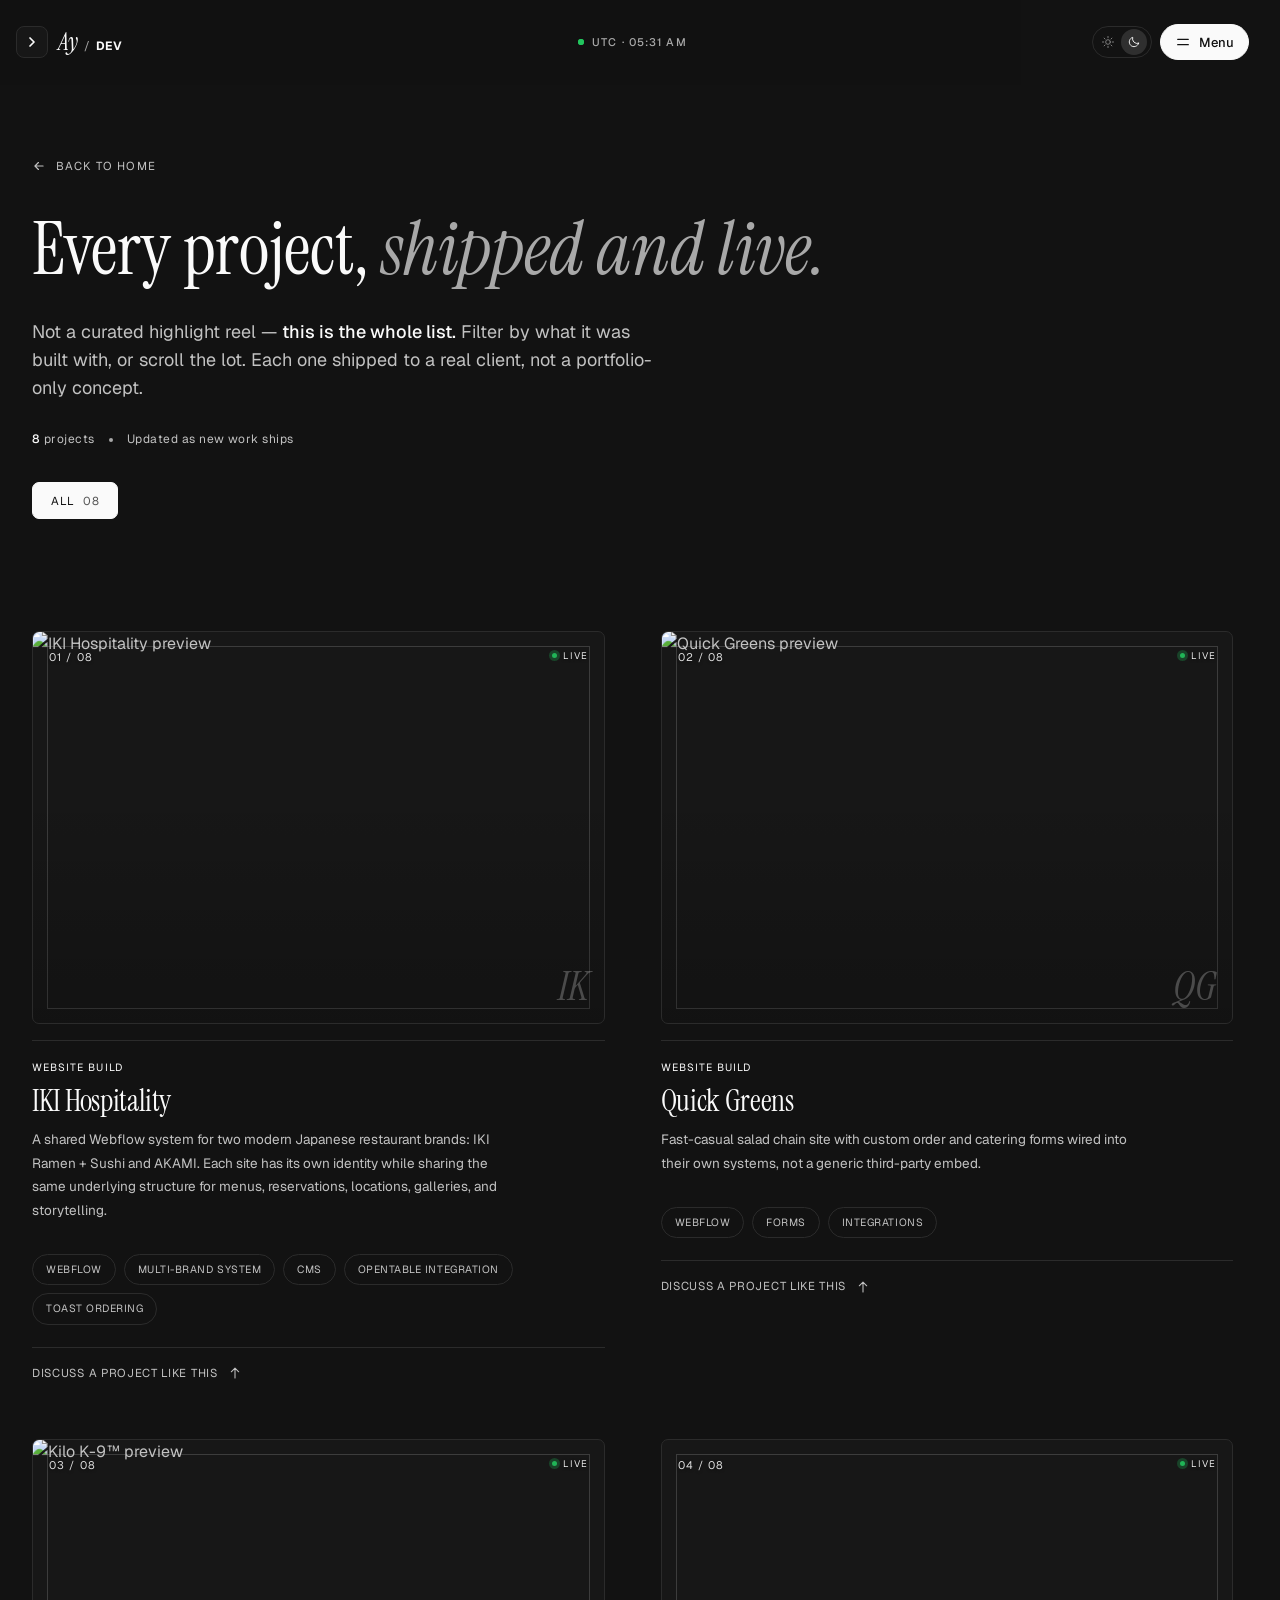
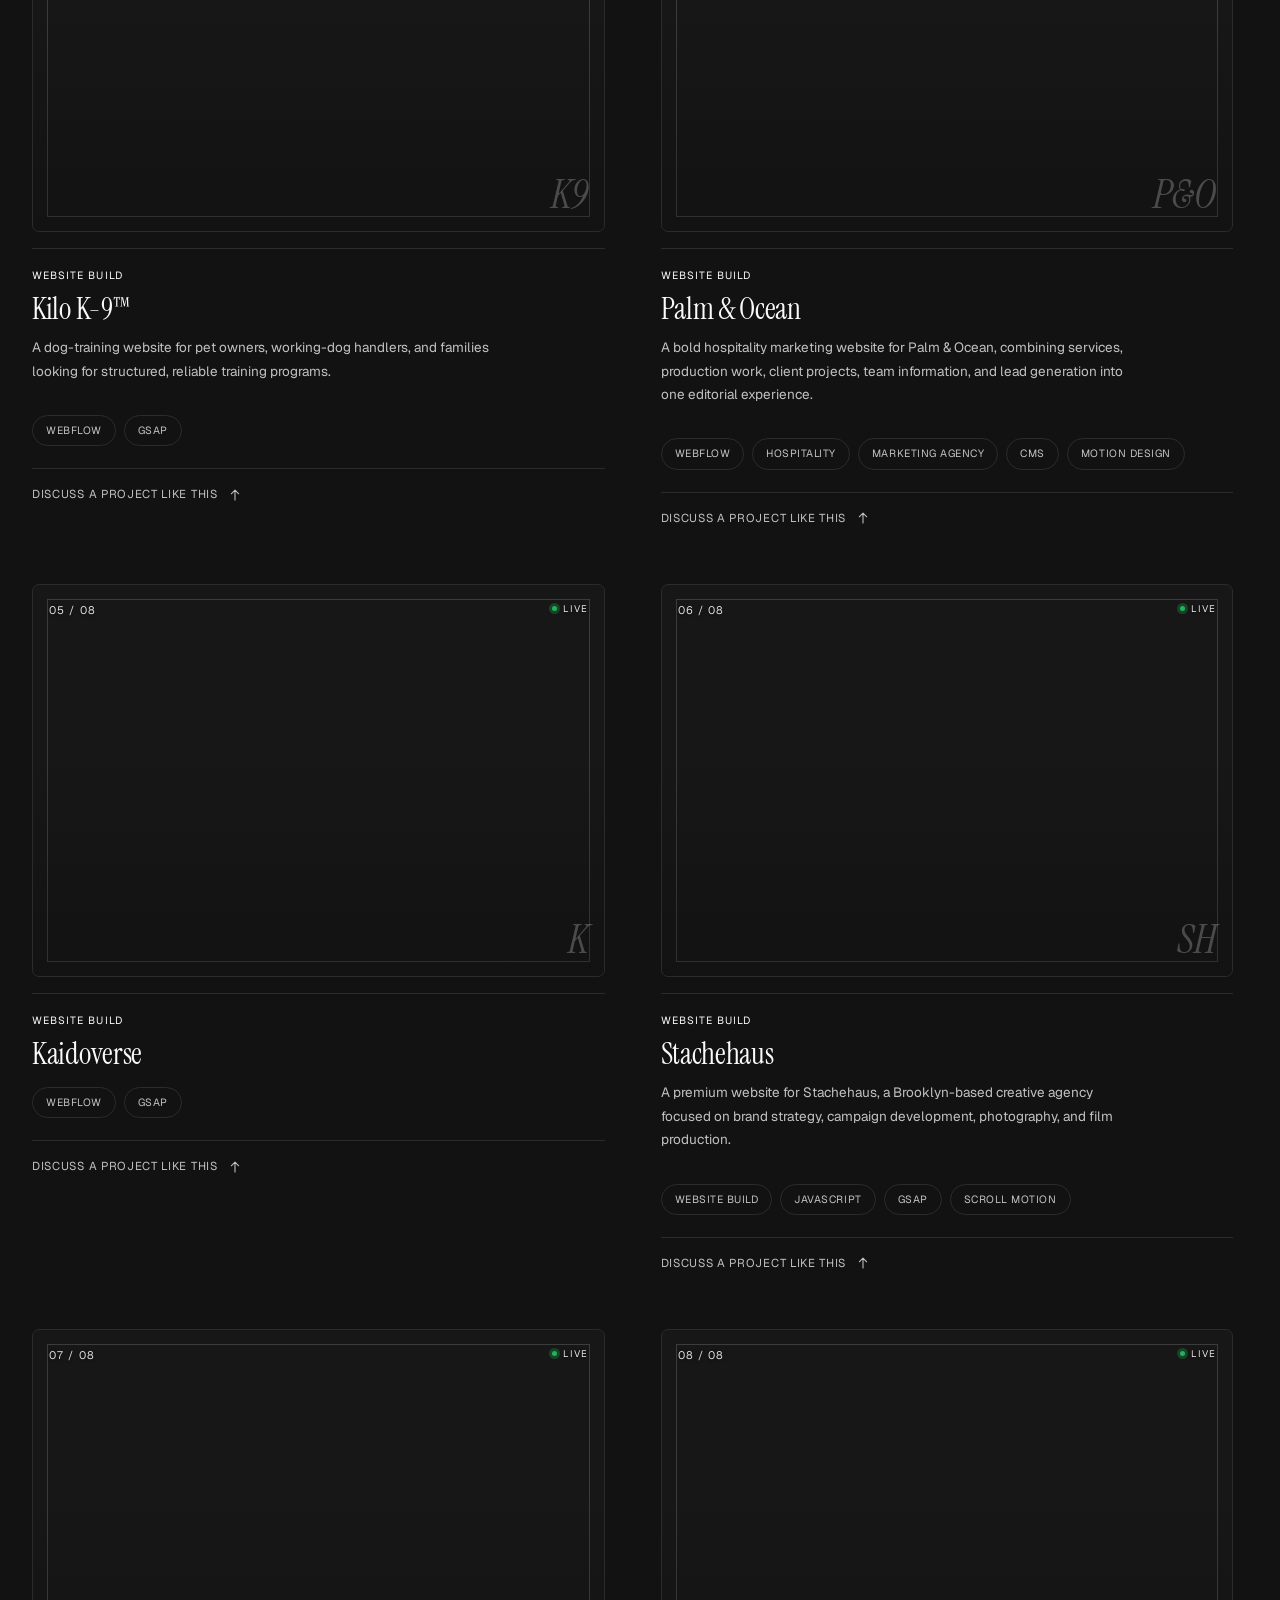
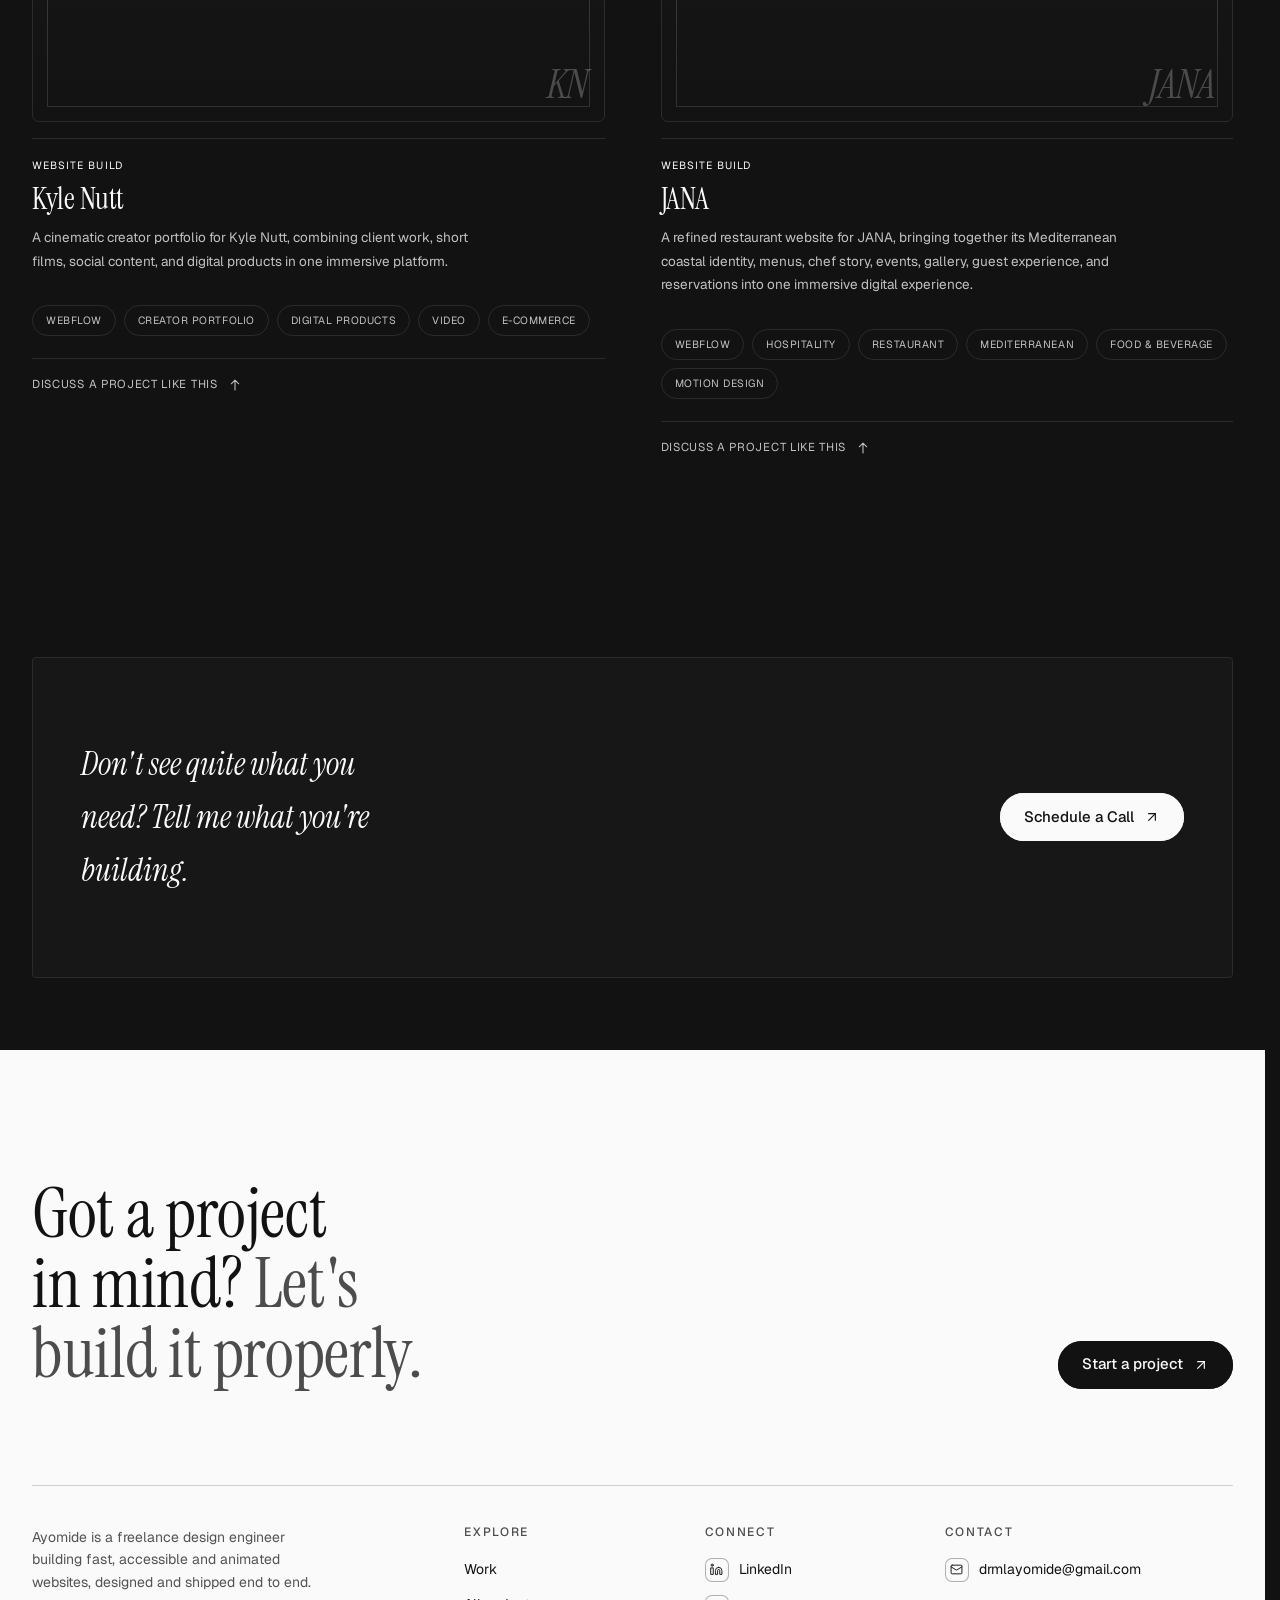
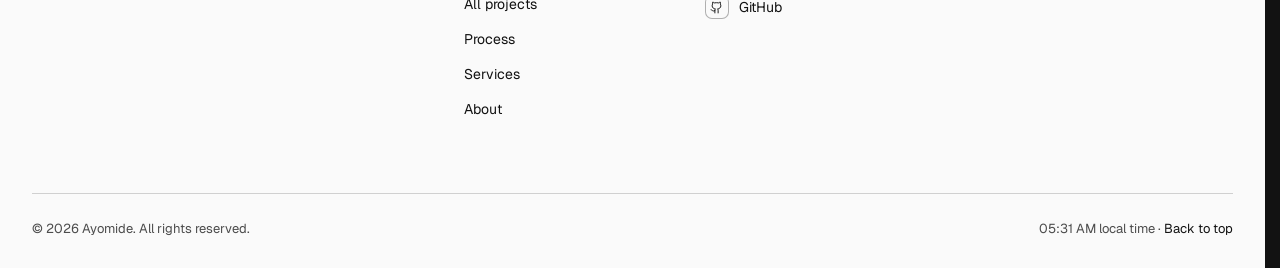
==== static-site/projects/index.html @ 9a775ab4 "Unify static site loader and route transitions" ====
<!DOCTYPE html>
<html lang="en" data-theme="dark">
<head>
<meta charset="UTF-8">
<meta name="viewport" content="width=device-width, initial-scale=1.0">
<script>(function(){var root=document.documentElement,reduced=matchMedia('(prefers-reduced-motion: reduce)').matches,route=false;try{route=sessionStorage.getItem('site-transition')==='1';sessionStorage.removeItem('site-transition');if(!route&&!reduced)root.classList.add('preloading')}catch(e){}if(route&&!reduced)root.classList.add('route-enter');try{var t=localStorage.getItem('theme');if(t==='light'||t==='dark')root.setAttribute('data-theme',t)}catch(e){}})();</script>
<script>document.documentElement.classList.add("js-sk");setTimeout(function(){document.documentElement.classList.add("sk-off")},12000)</script>
<meta name="description" content="Selected websites and web apps by Ayomide, a design engineer: Webflow and Framer builds, GSAP motion and custom development.">
<script type="speculationrules">{"prefetch":[{"where":{"and":[{"href_matches":"/*"},{"not":{"selector_matches":"[target=_blank],[download]"}}]},"eagerness":"moderate"}]}</script>
<title>Projects — AyDev</title>
<link rel="preconnect" href="https://fonts.googleapis.com">
<link rel="preconnect" href="https://fonts.gstatic.com" crossorigin>
<link rel="preconnect" href="https://cdnjs.cloudflare.com">
<link rel="preconnect" href="https://cdn.jsdelivr.net">
<script type="speculationrules">{"prefetch":[{"where":{"and":[{"href_matches":"/*"},{"not":{"selector_matches":"a[href^='#'],[target=_blank],[download]"}}]},"eagerness":"moderate"}]}</script>
<link rel="preload" as="style" href="https://fonts.googleapis.com/css2?family=Instrument+Serif:ital@0;1&family=Geist:wght@400;500;600&display=swap" onload="this.onload=null;this.rel='stylesheet';window.__fontsCss=1;window.dispatchEvent(new Event('fontscss'))">
<noscript><link rel="stylesheet" href="https://fonts.googleapis.com/css2?family=Instrument+Serif:ital@0;1&family=Geist:wght@400;500;600&display=swap"></noscript>
<style>:root{--bg:#fcfcfb;--fg: #14120f;--serif:"Instrument Serif","Times New Roman",serif;--sans:"Geist",system-ui,-apple-system,"Helvetica Neue",Arial,sans-serif;--ease:cubic-bezier(.16,1,.3,1)}
@media (prefers-color-scheme:dark){:root:not([data-theme="light"]){--bg:#121212;--fg:#fafafa;--tint:#171717;--line:#2b2b2b;--muted:#a8a8a8;color-scheme:dark}
}
:root[data-theme="dark"]{--bg:#121212;--fg:#fafafa;--tint:#171717;--line:#2b2b2b;--muted:#a8a8a8;color-scheme:dark}
:root[data-theme="light"]{color-scheme:light}
:root{--h3:color-mix(in srgb,var(--fg) 88%,var(--bg));--body:color-mix(in srgb,var(--fg) 76%,var(--bg));--muted:#5a5650;--line:color-mix(in srgb,var(--fg) 16%,var(--bg));--tint:color-mix(in srgb,var(--fg) 6%,var(--bg));
box-sizing:border-box;padding-top:env(safe-area-inset-top,0px);padding-bottom:env(safe-area-inset-bottom,0px)}
html{scrollbar-gutter:stable;scroll-padding-top:calc(72px + env(safe-area-inset-top,0px));scroll-behavior:smooth}
*,*::before,*::after{box-sizing:inherit}
body{margin:0;background:var(--bg);color:var(--body);font:400 16px/1.65 var(--sans);-webkit-font-smoothing:antialiased;transition:background-color .3s,color .3s;overflow-x:hidden}
a{color:inherit;text-decoration:none}
::selection{background:var(--fg);color:var(--bg)}
:focus-visible{outline:2px solid var(--fg);outline-offset:3px;border-radius:2px}
.wrap{width:min(100% - 32px,1360px);margin-inline:auto}
@media(min-width:768px){.wrap{width:min(100% - 64px,1360px)}
}
h1,h2{font-family:var(--serif);font-weight:400;color:var(--fg);margin:0}
h1{font-size:clamp(2.75rem,6.2vw,5rem);line-height:.94;letter-spacing:-.04em}
h2{font-size:clamp(2.5rem,5.5vw,4.5rem);line-height:1;letter-spacing:-0.005em;}
h3{font:500 18px/1.3 var(--sans);color:var(--h3);margin:0 0 6px;letter-spacing:-.01em}
.meta{font-size:13px;color:var(--muted)}
.dim{color:var(--muted)}
.ic{width:16px;height:16px;fill:none;stroke:currentColor;stroke-width:1.75;stroke-linecap:round;stroke-linejoin:round;flex:none}
.bar{position:sticky;top:env(safe-area-inset-top,0px);z-index:20;background:color-mix(in srgb,var(--bg) 95%,transparent);border-bottom:1px solid transparent;transition:border-color .2s}
.bar.stuck{border-color:var(--line)}
.bar .wrap{display:grid;grid-template-columns:1fr auto 1fr;align-items:center;height:84px;width:min(100% - 32px,1360px);max-width:none;margin-inline:auto;padding-inline:0}
.mark{width:32px;height:32px;background:var(--tint);border:1.5px solid var(--line);border-radius:8px;display:grid;place-items:center;font:600 13px var(--sans);color:var(--fg);transition:background-color .2s,color .2s}
.brand{display:inline-flex;align-items:center;gap:10px;color:var(--fg);width:fit-content}
.wm{display:inline-flex;align-items:baseline;gap:2px;font:700 12px/1 var(--sans);letter-spacing:.05em}
.wm i{font:italic 400 24px/1 var(--serif);letter-spacing:-.02em;margin-right:2px}
.wm b{font-weight:400;color:var(--muted);margin:0 3px}
.sheet .wm b{color:var(--mut)}
.sheet .mark{background:none;border-color:var(--mline)}
.dots{display:flex;gap:6px}
.dots a{padding:18px 4px}
.dots i{display:block;width:6px;height:6px;border-radius:50%;background:var(--line);transition:background-color .2s,transform .3s var(--ease)}
.dots a.on i{background:var(--fg);transform:scale(1.5)}
.nav-context{justify-self:center;font:500 11px var(--sans);letter-spacing:.1em;text-transform:uppercase;color:var(--muted);white-space:nowrap}
.acts{display:flex;justify-content:flex-end;gap:8px;align-items:center}
.pill{display:inline-flex;align-items:center;justify-content:center;gap:8px;min-height:36px;padding:0 14px;border:1px solid var(--line);border-radius:999px;background:none;color:var(--fg);font:500 13px var(--sans);cursor:pointer;transition:background-color .2s,color .2s,border-color .2s}
.pill.on{background:var(--fg);color:var(--bg);border-color:var(--fg)}
.hero{min-height:calc(100vh - 64px);min-height:calc(100svh - 64px);display:grid;align-content:center;gap:48px;padding:clamp(32px,6vw,72px) 0}
@media(min-width:960px){.hero{grid-template-columns:7fr 5fr;align-items:center;gap:64px}
}
@media(min-width:960px){.hero h1{font-weight:500}
}
.hero h1{font-size:clamp(2.75rem,6.2vw,5rem); letter-spacing: -0.005em; line-height: 1;}
h1 .ln{display:block;overflow:hidden;padding-bottom:.08em}
h1 .ln>span{display:block;animation:up .9s var(--ease) both}
h1 .ln:nth-child(2)>span{animation-delay:.07s}
h1 .ln:nth-child(3)>span{animation-delay:.14s}
h1 em{font-style:italic}
@keyframes up{from{transform:translateY(105%)}to{transform:none}}
.hero-copy{margin-top:32px;max-width:46ch}
.lede{font:400 clamp(1.4rem,2.2vw,1.9rem)/1.3 var(--serif);color:var(--fg);margin:0 0 12px}
.sub{font-size:clamp(1.05rem,1.5vw,1.125rem);line-height:1.55;color:var(--body);margin:0 0 28px}
.cta{display:flex;flex-wrap:wrap;gap:12px;align-items:center}
.btn{display:inline-flex;align-items:center;gap:10px;min-height:48px;padding:0 24px;border-radius:999px;background:var(--fg);color:var(--bg);font-weight:500;font-size:15px;transition:transform .18s var(--ease),opacity .18s}
.btn:active{transform:none}
.cta .pill{min-height:48px;padding:0 22px;font-size:15px}
.win{border:1px solid var(--line);border-radius:14px;background:var(--tint);overflow:hidden}
.win .tb{display:flex;align-items:center;gap:6px;padding:12px 14px;border-bottom:1px solid var(--line)}
.win .tb i{width:9px;height:9px;border-radius:50%;background:var(--line)}
.win .tb span{margin-left:8px;font-size:12px;color:var(--muted)}
.win .art{aspect-ratio:16/10;display:grid;place-items:center;position:relative;border-bottom:1px solid var(--line);overflow:hidden}
.win .project-name{display:flex;align-items:baseline;justify-content:space-between;gap:16px;padding:14px 16px;border-bottom:1px solid var(--line)}
.win .project-name span{font-size:11px;letter-spacing:.12em;text-transform:uppercase;color:var(--muted)}
.win .project-name b{font:500 15px/1.3 var(--sans);color:var(--h3);text-align:right}
.win .art .hero-project-img{position:absolute;inset:0;width:100%;height:100%;object-fit:cover;display:block;opacity:.9}
.win .art:has(.hero-project-img) b{text-shadow:0 2px 18px rgba(0,0,0,.65);color:#fff}
.win .row{display:flex;justify-content:space-between;align-items:center;gap:12px;padding:14px 16px;font-size:14px}
.win .row+.row{border-top:1px solid var(--line)}
.win .l{display:inline-flex;align-items:center;gap:8px;color:var(--muted)}
.win .row b{font-weight:500;color:var(--h3)}
.win #w-desc{margin:0;padding:14px 16px;font-size:14px;min-height:5.6em}
.dots2{display:flex;gap:6px}
.dots2 button{width:22px;height:23px;padding:10px 0;border:0;background:var(--line);background-clip:content-box;cursor:pointer;transition:background-color .3s}
.dots2 button.on{background:var(--fg);background-clip:content-box}
.win .open{display:inline-flex;align-items:center;gap:6px;color:var(--fg);font-weight:500}
.band{background:var(--fg);color:var(--bg);overflow:hidden;padding:24px 0;white-space:nowrap}
.band div{display:inline-flex;gap:40px;padding-right:40px;will-change:transform;animation:mq 38s linear infinite;font:400 13px/1 var(--sans);letter-spacing:.08em;text-transform:uppercase}
.band:hover div,.band.off div{animation-play-state:paused}
.band span::after{content:"";display:inline-block;width:6px;height:6px;border-radius:50%;background:var(--bg);margin-left:40px;vertical-align:middle}
@keyframes mq{to{transform:translateX(-100%)}}
section{padding:clamp(72px,9vw,128px) 0}
.head{display:grid;gap:16px;justify-items:start;text-align:left;margin-bottom:clamp(40px,5vw,64px)}
.head .eyebrow{margin-bottom:4px}
.head.c{justify-items:center;text-align:center}
.head.c p:not(.eyebrow){margin-inline:auto}
.head p:not(.eyebrow){margin:0;max-width:52ch}
.eyebrow{font:500 12px/1 var(--sans);letter-spacing:.2em;text-transform:uppercase;color:var(--muted);margin:0}
.ctrl{display:flex;justify-content:center;align-items:center;flex-wrap:wrap;gap:12px 24px;margin-bottom:32px}
.toolbar,.toolbar .pair,.seg{display:flex;align-items:center;gap:2px;padding:0;border:0;background:none;border-radius:0}
.arrow,.seg button{display:inline-grid;place-items:center;width:36px;height:36px;padding:0;border:0;border-radius:50%;background:none;color:var(--muted);cursor:pointer;transition:background-color .2s,color .2s}
.seg button span{display:none}
.seg button.on{color:var(--fg);background:color-mix(in srgb,var(--fg) 10%,transparent)}
.sep{width:1px;height:16px;margin:0 10px;background:var(--line);flex:none}
@media(hover:none){.arrow,.seg button{min-width:44px;height:44px}
}
.stage{position:relative;overflow:hidden;padding:20px 0 8px;margin-inline:calc(50% - 50vw);width:100vw}
.track{display:flex;align-items:flex-start;gap:24px;transition:transform .7s var(--ease)}
.card{flex:0 0 min(80vw,980px);cursor:pointer;transition:opacity .4s,transform .7s var(--ease)}
[data-view="stage"] .card{flex:0 0 min(76vw,440px);width:min(76vw,440px)}
@media(min-width:900px){[data-view="stage"] .card{flex:0 0 clamp(360px,30vw,460px);width:clamp(360px,30vw,460px)}
}
[data-view="stage"] .cap h3{white-space:nowrap;overflow:hidden;text-overflow:ellipsis}
.art{aspect-ratio:16/10;border:1px solid var(--line);border-radius:6px;background:var(--tint);position:relative;overflow:hidden;transition:border-color .3s}
.art .plate-img{position:absolute;inset:0;width:100%;height:100%;object-fit:cover;display:block}
.more{display:flex;justify-content:center;margin-top:40px}
.cap{margin-top:20px;border-top:1px solid var(--line);padding-top:14px;display:grid;grid-template-columns:auto 1fr;column-gap:16px;align-items:baseline}
.ix,.kd{grid-row:1;font-size:12px;letter-spacing:.14em;text-transform:uppercase;color:var(--muted)}
.ix{grid-column:1}
.kd{grid-column:2}
.cap h3{grid-column:2;font:400 clamp(2rem,2.5vw,1rem)/1.05 var(--serif);letter-spacing:-.025em;color:var(--fg);margin:2px 0 0}
.d{display:none}
[data-view="stage"] .card:not(.act){opacity:.85}
[data-view="stage"] .stage.is-jumping .track,[data-view="stage"] .stage.is-jumping .card{transition:none!important}
[data-view="stage"] .card:not(.act) .d{display:none}
[data-view="stage"] .card.act .art{border:1px solid var(--fg);box-shadow:0 0 0 1px var(--fg)}
[data-view="grid"] .stage,[data-view="list"] .stage{margin-inline:0;width:auto;overflow:visible}
[data-view="grid"] .track{display:grid;grid-template-columns:1fr;gap:40px 24px;transform:none!important}
@media(min-width:700px){[data-view="grid"] .track{grid-template-columns:1fr 1fr}
}
[data-view="grid"] .card,[data-view="list"] .card{flex:none}
[data-view="grid"] .card:hover .art{border-color:var(--fg)}
[data-view="grid"] #pn,[data-view="list"] #pn,[data-view="grid"] #sep1,[data-view="list"] #sep1{display:none}
[data-view="list"] .track{display:grid;gap:0;transform:none!important}
[data-view="list"] .card{position:relative;min-height:148px}
[data-view="list"] .art{display:block;position:absolute;right:16px;top:14px;width:190px;height:120px;aspect-ratio:auto;z-index:1}
[data-view="list"] .cap{margin:0;padding:22px 230px 22px 16px;grid-template-columns:64px 120px 1fr;align-items:center;min-height:148px;transition:background-color .2s}
[data-view="list"] .cap h3{grid-column:3;grid-row:1;margin:0}
[data-view="list"] .card:last-child .cap{border-bottom:1px solid var(--line)}
@media(max-width:600px){[data-view="list"] .card{min-height:116px}
[data-view="list"] .art{right:12px;top:18px;width:116px;height:80px}
[data-view="list"] .cap{grid-template-columns:40px 1fr;padding-right:136px;min-height:116px}
[data-view="list"] .cap h3{grid-column:2;grid-row:2}
}
@media(hover:hover){[data-view="list"] .card:hover .cap{background:var(--fg)}
[data-view="list"] .card:hover .cap *{color:var(--bg)}
}
.abt{display:grid;gap:40px}
@media(min-width:800px){.abt{grid-template-columns:4fr 6fr;gap:80px;align-items:center}
}
.me{aspect-ratio:4/5;width:100%;max-width:440px;border-radius:16px;border:1px solid var(--line);background:var(--me) center 15%/cover;filter:grayscale(1) contrast(1.04);transition:filter .6s}
.me:hover{filter:none}
.av{display:inline-block;width:40px;height:40px;border-radius:50%;background:var(--me) center 12%/cover;filter:grayscale(1);border:1px solid var(--line)}
.who{display:flex;align-items:center;gap:12px;margin-bottom:20px}
.abt .about{margin:20px 0 20px}
.abt p{max-width:52ch}
.abt .btn{margin-top:12px}
.tl{position:relative;max-width:900px;margin-inline:auto;padding:8px 0}
.tl::before,.tl .fill{content:"";position:absolute;left:15px;top:var(--rail-start,22px);bottom:auto;width:1px;height:var(--rail-height,calc(100% - 38px));background:var(--line)}
.tl .fill{background:var(--fg);height:var(--rail-progress,0px);transition:height .7s var(--ease)}
.step{position:relative;padding:0 0 56px 56px;opacity:.72;transform:translateY(10px);transition:opacity .65s var(--ease),transform .65s var(--ease)}
.step:last-child{padding-bottom:0}
.step.on{opacity:1;transform:none}
.node{position:absolute;left:0;top:-2px;z-index:1;width:32px;height:32px;border-radius:50%;background:var(--bg);border:1px solid var(--line);display:grid;place-items:center;font:500 11px var(--sans);color:var(--muted);transition:background-color .45s var(--ease),color .45s var(--ease),border-color .45s var(--ease),transform .55s var(--ease),box-shadow .55s var(--ease)}
.step.on .node{background:var(--fg);border-color:var(--fg);color:var(--bg);transform:scale(1.1);box-shadow:0 0 0 7px color-mix(in srgb,var(--fg) 12%,transparent)}
.node .ic{width:15px;height:15px}
.step p{margin:0;max-width:42ch}
@media(min-width:800px){.tl::before,.tl .fill{left:50%}
.step{width:50%;padding:0 56px 72px 0;text-align:right}
.step p{margin-left:auto}
.step:nth-child(odd) .node{left:auto;right:-16px}
.step:nth-child(even){margin-left:50%;padding:0 0 72px 56px;text-align:left}
.step:nth-child(even) .node{left:-16px}
.step:nth-child(even) p{margin-left:0}

}
@media(prefers-reduced-motion:reduce){.tl .fill,.step,.node{transition:none}
.step{opacity:1;transform:none}
}
.rows>div{display:grid;gap:6px;padding:28px 0;border-top:1px solid var(--line)}
.rows>div:last-child{border-bottom:1px solid var(--line)}
@media(min-width:800px){.rows>div{grid-template-columns:5fr 7fr;gap:48px}
}
.t{display:flex;align-items:center;gap:16px}
.ico{width:44px;height:44px;border:1px solid var(--line);border-radius:10px;display:grid;place-items:center;color:var(--fg);flex:none}
.ico .ic{width:20px;height:20px}
.rows h3{font-size:22px;margin:0}
.rows p{margin:0;max-width:52ch}
.about{font:400 clamp(1.75rem,3.4vw,3rem)/1.15 var(--serif);letter-spacing:-.02em;color:var(--fg);max-width:24ch;margin:0 0 24px}
.about+p{max-width:54ch;margin:0}
footer{--fm:color-mix(in srgb,var(--bg) 75%,var(--fg));--fl:color-mix(in srgb,var(--bg) 18%,var(--fg));background:var(--fg);color:var(--bg);padding:clamp(72px,10vw,128px) 0 28px}
footer h2{color:var(--bg);max-width:14ch;text-wrap:balance}
footer .dim{color:var(--fm)}
footer :focus-visible{outline-color:var(--bg)}
.fcta{display:flex;flex-wrap:wrap;justify-content:space-between;align-items:flex-end;gap:32px}
footer .btn{background:var(--bg);color:var(--fg)}
.fgrid{display:grid;gap:40px;margin-top:clamp(56px,8vw,96px);padding-top:40px;border-top:1px solid var(--fl)}
@media(min-width:800px){.fgrid{grid-template-columns:4fr 2fr 2fr 3fr;gap:48px}
}
.fgrid p{margin:0;max-width:34ch;font-size:14px;line-height:1.6;color:color-mix(in srgb,var(--bg) 72%,var(--fg))}
footer h3{font:500 12px/1 var(--sans);letter-spacing:.14em;text-transform:uppercase;color:var(--fm);margin:0 0 20px}
.fgrid ul{list-style:none;margin:0;padding:0;display:grid;gap:12px;font-size:14px}
.fgrid a{color:var(--bg);transition:color .2s}
.foot{display:flex;flex-wrap:wrap;justify-content:space-between;gap:12px 24px;margin-top:clamp(48px,6vw,72px);padding-top:24px;border-top:1px solid var(--fl);font-size:13px;color:var(--fm)}
.foot a{transition:color .2s}
.menu{position:fixed;inset:0;z-index:40;visibility:hidden;transition:visibility 0s .75s}
.menu.open{visibility:visible;transition-delay:0s}
.scrim{position:absolute;inset:0;background:color-mix(in srgb,var(--fg) 40%,transparent);opacity:0;transition:opacity .3s}
.open .scrim{opacity:1}
.sheet{--mut:color-mix(in srgb,var(--bg) 74%,var(--fg));--mline:color-mix(in srgb,var(--bg) 20%,var(--fg));position:absolute;top:8px;right:8px;bottom:8px;width:min(calc(100% - 16px),520px);background:var(--fg);color:var(--bg);border-radius:20px;padding:16px 24px 24px;display:flex;flex-direction:column;overflow:auto;clip-path:inset(var(--ct,0px) var(--cr,0px) var(--cb,0px) var(--cl,0px) round 18px);transition:clip-path .75s cubic-bezier(.7,0,.2,1)}
.sheet{width:min(calc(100% - 16px),760px);padding-inline:clamp(24px,5vw,56px)}
.sheet .mark{position:relative}
.sheet .mark .ic{display:none}
.sheet .mark::after{content:">";font:400 24px/1 var(--serif);color:var(--bg);transform:translateY(-1px)}
.open .sheet{clip-path:inset(0px 0px 0px 0px round 20px)}
.sheet>.mh,.sheet>.lab,.sheet>.ml,.sheet>.mr{opacity:0;transition:opacity .2s}
.open .sheet>.mh,.open .sheet>.lab,.open .sheet>.ml,.open .sheet>.mr{opacity:1;transition:opacity .45s .3s}
.mghost{position:absolute;left:var(--cl,0px);top:var(--ct,0px);width:var(--pw,0px);height:var(--ph,0px);display:flex;align-items:center;justify-content:center;gap:8px;color:var(--bg);font:500 13px var(--sans);pointer-events:none;opacity:1;transition:opacity .25s .5s}
.open .mghost{opacity:0;transition:opacity .12s}
.sheet .brand{color:var(--bg)}
.mh{display:flex;justify-content:space-between;align-items:center;margin-bottom:32px}
.sheet .pill{border-color:var(--mline);color:var(--bg)}
.sheet :focus-visible{outline-color:var(--bg)}
.lab{color:var(--mut);margin:0 0 12px}
.ml{display:grid;gap:2px;margin-bottom:28px}
.ml a{font:400 clamp(2.5rem,7vw,3.5rem)/1.1 var(--serif);letter-spacing:-.025em;color:var(--mut);width:fit-content;display:inline-flex;align-items:center;gap:12px;opacity:0;transform:translateY(10px);transition:color .2s,transform .3s,opacity .2s}
.open .ml a{opacity:1;transform:none;transition:color .2s,transform .5s var(--ease) calc(var(--i)*45ms + 80ms),opacity .4s calc(var(--i)*45ms + 80ms)}
.ml a.cur{color:var(--bg)}
.ml a.cur::after{content:"";width:8px;height:8px;border-radius:50%;background:var(--bg)}
.mr{margin-top:auto;border-top:1px solid var(--mline);padding-top:24px;display:grid;gap:28px}
.mm{display:flex;justify-content:space-between;align-items:center;gap:12px;font:400 clamp(1.4rem,4vw,1.9rem)/1.2 var(--serif);color:var(--bg);overflow-wrap:anywhere}
.circ,.soc a{width:48px;height:48px;border-radius:50%;background:var(--bg);color:var(--fg);display:grid;place-items:center;flex:none;transition:transform .2s var(--ease)}
.circ .ic,.soc .ic{width:18px;height:18px}
.soc{display:flex;gap:12px}
.proof{list-style:none;padding:0;margin:28px 0 0;display:grid;gap:8px;font-size:14px}
.proof li{display:flex;gap:10px;align-items:center}
.proof .ic{color:var(--fg)}
@media(prefers-reduced-motion:reduce){*,*::before,*::after{animation-duration:.01ms!important;animation-delay:0s!important;transition-duration:.01ms!important;scroll-behavior:auto!important}
.band div{animation:none}
.curve path{stroke-dashoffset:0}
}
:root{--motion-ease:cubic-bezier(.22,1,.36,1);--motion-duration:.8s}
h1,h2,h3{text-wrap:balance}
.sub,.head p:not(.eyebrow){max-width:50ch}
.head{row-gap:18px}
body.motion-ready [data-motion]{opacity:0;transform:translateY(24px);transition:opacity var(--motion-duration) var(--motion-ease),transform var(--motion-duration) var(--motion-ease)}
body.motion-ready [data-motion].is-visible{opacity:1;transform:none}
body.motion-ready [data-motion][data-motion="media"]{transform:translateY(24px) scale(.985)}
body.motion-ready [data-motion][data-motion="media"].is-visible{transform:none}
.win,.card,.art,.rows>div,.step,.btn,.pill,.fgrid a,.mm,.soc a{transition-timing-function:var(--motion-ease)}
@media (hover:hover) and (pointer:fine){}
@media(prefers-reduced-motion:reduce){body.motion-ready [data-motion]{opacity:1;transform:none!important;transition:none}
.win,.card .art{transform:none!important}
}
.nav-context{display:inline-flex;align-items:center;gap:8px}
.live{position:relative;width:6px;height:6px;border-radius:50%;background:#22c55e;flex:none}
.live::after{content:"";position:absolute;inset:0;border-radius:50%;background:#22c55e;animation:live 1.8s ease-out 4;will-change:transform,opacity}
@keyframes live{0%{transform:scale(1);opacity:.55}100%{transform:scale(3.4);opacity:0}}
.win .art .hero-project-img{opacity:0;transition:opacity .9s ease,transform 1.1s var(--ease);will-change:transform}
.win .art .hero-project-img.in{opacity:.9;animation:settle 1.4s var(--ease)}
@keyframes settle{from{transform:scale(1.07)}to{transform:scale(1)}}
.win .art.loading::after{content:"";position:absolute;inset:0;pointer-events:none;background:linear-gradient(100deg,transparent 30%,color-mix(in srgb,var(--fg) 9%,transparent) 50%,transparent 70%);transform:translateX(-100%);animation:shim 1.5s linear infinite}
@keyframes shim{to{transform:translateX(100%)}}
.me{position:relative;overflow:hidden}
.me.ld{background:var(--tint)}
.me.ld::before{content:"";position:absolute;inset:0;background:var(--me) center 15%/cover;opacity:0;transition:opacity 1s ease}
.me.ld.ready::before{opacity:1;animation:settle 1.4s var(--ease)}
.me.ld:not(.ready)::after{content:"";position:absolute;inset:0;pointer-events:none;background:linear-gradient(100deg,transparent 30%,color-mix(in srgb,var(--fg) 9%,transparent) 50%,transparent 70%);transform:translateX(-100%);animation:shim 1.5s linear infinite}
@media(prefers-reduced-motion:reduce){.me.ld::after,.me.ld.ready::before{animation:none}
}
.win .swap{animation:txt .6s var(--ease)}
@keyframes txt{from{opacity:0;transform:translateY(6px)}}
@media(prefers-reduced-motion:reduce){.win .art.loading::after,.win .swap,.win .art .hero-project-img.in{animation:none}
}
.win .art:hover .hero-project-img{transform:scale(1.08)}
.hero .cta .btn,.hero .cta .pill{cursor:pointer;transition:transform .25s var(--ease),box-shadow .25s,background-color .2s,color .2s,border-color .2s}
.hero .cta .btn:focus-visible{opacity:1;transform:translateY(-3px);box-shadow:0 0 0 4px color-mix(in srgb,var(--fg) 16%,transparent),0 14px 26px -10px color-mix(in srgb,var(--fg) 60%,transparent)}
.hero .cta .pill:focus-visible{transform:translateY(-3px);box-shadow:0 14px 26px -12px color-mix(in srgb,var(--fg) 55%,transparent)}
.hero .cta .btn:active,.hero .cta .pill:active{transform:translateY(0) scale(.97);box-shadow:none}
.hero .cta .ic{transition:transform .3s var(--ease)}
.art .plate-img{transition:transform .9s var(--ease)}
.card:hover .plate-img{transform:scale(1.07)}
.card .art .tag{position:absolute;left:14px;bottom:14px;z-index:2;display:inline-flex;align-items:center;gap:7px;padding:8px 14px 8px 12px;border-radius:999px;background:var(--bg);color:var(--fg);font:500 13px/1 var(--sans);box-shadow:0 8px 22px -8px rgba(0,0,0,.5);opacity:0;transform:translateY(calc(100% + 24px));transition:transform .45s var(--ease),opacity .3s;pointer-events:none}
.card:hover .art .tag,.card:focus-visible .art .tag{opacity:1;transform:none}
[data-view="stage"] .card:not(.act) .art .tag{display:none}
@media(max-width:600px){[data-view="list"] .card .art .tag{display:none}
}
.acc>div{position:relative;row-gap:6px}
.sv-t{font:inherit;color:inherit;letter-spacing:inherit;background:none;border:0;padding:0;margin:0;text-align:left;cursor:pointer}
.sv-t::after{content:"";position:absolute;inset:0}
.acc .ico{transition:transform .45s cubic-bezier(.3,1.6,.5,1),background-color .25s,color .25s,border-color .25s}
.acc>div:hover .ico,.acc>div.open .ico{background:var(--fg);color:var(--bg);border-color:var(--fg);transform:rotate(-8deg) scale(1.08)}
.acc>div:hover h3,.acc>div.open h3{color:var(--fg)}
.acc .chev{position:absolute;right:0;top:34px;width:18px;height:18px;color:var(--muted);transition:transform .4s var(--ease),color .2s}
.acc>div:hover .chev,.acc>div.open .chev{color:var(--fg)}
.acc>div.open .chev{transform:rotate(180deg)}
.acc .t{padding-right:28px}
.sv-b{grid-column:1/-1;display:grid;grid-template-rows:0fr;margin-top:-6px;transition:grid-template-rows .5s var(--ease)}
.acc>div.open .sv-b{grid-template-rows:1fr}
.sv-b>div{overflow:hidden;min-height:0}
.sv-b ul{list-style:none;margin:0;padding:20px 0 0 60px;display:flex;flex-wrap:wrap;gap:8px}
.sv-b li{display:inline-flex;align-items:center;gap:6px;font:500 13px/1 var(--sans);padding:8px 12px;border-radius:999px;background:color-mix(in srgb,var(--fg) 7%,transparent);color:var(--h3)}
.sv-b li .ic{width:12px;height:12px}
@media(min-width:800px){.acc>div{row-gap:0}
.sv-b{margin-top:0}
}
.abt .ico{transition:transform .45s cubic-bezier(.3,1.6,.5,1),background-color .25s,color .25s,border-color .25s}
.abt .rows>div:hover .ico{background:var(--fg);color:var(--bg);border-color:var(--fg);transform:rotate(-14deg) scale(1.18)}
.fgrid a.hb{display:inline-flex;align-items:center;gap:10px}
.bi{width:24px;height:24px;border-radius:7px;display:inline-grid;place-items:center;flex:none;color:var(--bg);box-shadow:inset 0 0 0 1px color-mix(in srgb,var(--bg) 32%,transparent);transition:transform .35s cubic-bezier(.3,1.6,.5,1),background-color .25s,color .25s}
.bi .ic{width:13px;height:13px}
.totop{position:fixed;right:max(16px,env(safe-area-inset-right,0px));bottom:calc(16px + env(safe-area-inset-bottom,0px));z-index:15;width:52px;height:52px;padding:0;border:0;border-radius:50%;background:var(--bg);color:var(--fg);cursor:pointer;display:grid;place-items:center;box-shadow:0 10px 26px -10px rgba(0,0,0,.5);opacity:0;visibility:hidden;transform:translateY(18px) scale(.8);transition:opacity .35s,transform .5s var(--ease),visibility 0s .5s}
.totop.show{opacity:1;visibility:visible;transform:none;transition:opacity .35s,transform .5s var(--ease),visibility 0s}
.totop.show:hover{transform:translateY(-4px)}
.totop .ring{position:absolute;inset:0;width:100%;height:100%;overflow:visible}
.totop .trk,.totop .prg{fill:none;stroke-width:2}
.totop .trk{stroke:var(--line)}
.totop .prg{stroke:var(--fg);stroke-linecap:round;stroke-dasharray:144.5;stroke-dashoffset:144.5}
.totop:hover .prg{stroke-width:3}
.totop .rk{position:relative;display:grid;place-items:center}
.totop .rk .ic{width:20px;height:20px;transform:rotate(-45deg)}
.totop .fl{position:absolute;left:50%;top:100%;width:7px;height:12px;margin:-3px 0 0 -3.5px;border-radius:50% 50% 50% 50%/35% 35% 65% 65%;background:linear-gradient(#ffd166,#ff7a18 60%,transparent);transform-origin:50% 0;transform:scaleY(0);transition:transform .2s}
.totop:hover .rk,.totop:focus-visible .rk{animation:rumble .14s linear infinite}
.totop:hover .fl,.totop:focus-visible .fl{transform:scaleY(1);animation:flick .18s ease-in-out infinite alternate}
.totop.go .rk{animation:launch 1s cubic-bezier(.5,0,.3,1) both}
.totop.go .fl{transform:scaleY(2.6);animation:none}
@keyframes rumble{0%,100%{translate:0 0}25%{translate:-.7px -.5px}75%{translate:.7px .5px}}
@keyframes flick{to{transform:scaleY(.7) scaleX(.8)}}
@keyframes launch{0%{translate:0 0;opacity:1}45%{translate:0 -80px;opacity:0}46%{translate:0 44px;opacity:0}100%{translate:0 0;opacity:1}}
.totop .tip{position:absolute;right:calc(100% + 12px);top:50%;transform:translate(8px,-50%);white-space:nowrap;background:var(--bg);color:var(--fg);font:500 12px/1 var(--sans);padding:9px 13px;border-radius:999px;box-shadow:0 0 0 1px var(--line),0 8px 20px -8px rgba(0,0,0,.45);opacity:0;pointer-events:none;transition:opacity .25s,transform .35s var(--ease)}
.totop:hover .tip,.totop:focus-visible .tip{opacity:1;transform:translate(0,-50%)}
@media(prefers-reduced-motion:reduce){.totop .rk,.totop .fl,.live::after{animation:none!important}
}
html.lenis,html.lenis body{height:auto}
.lenis.lenis-smooth{scroll-behavior:auto!important}
.lenis.lenis-stopped{overflow:clip}
html.m h1 .ln>span{animation:none}
.mpre h1 .ln>span{visibility:hidden}
.mpre .hero-copy>*{opacity:0}
.mpre .win{visibility:hidden}
.w{display:inline-block;overflow:hidden;vertical-align:top;padding:0 .02em .14em;margin-bottom:-.14em}
.wi{display:inline-block}
html.m.pbg-ok #contact{background:transparent;position:relative;isolation:isolate}
.pbg{position:absolute;inset:0;z-index:-1;pointer-events:none;will-change:transform;border-radius:28px 28px 0 0;transform-origin:50% 100%}
#contact>.pbg{background:var(--fg)}
html.m .bar{will-change:transform}
html.m .bar{transition:border-color .2s,transform .55s cubic-bezier(.65,0,.35,1)}
html.m .bar.away{transform:translateY(-100%)}
html.cm-open{overflow:hidden}
dialog.cm{border:0;padding:0;margin:0;max-width:none;max-height:none;width:100%;height:100%;background:transparent;color:var(--fg)}
dialog.cm[open]{display:grid;place-items:center;padding:16px}
dialog.cm::backdrop{background:rgba(0,0,0,.55);backdrop-filter:blur(6px);opacity:0;transition:opacity .4s ease}
dialog.cm.in::backdrop{opacity:1}
.cm-p{position:relative;width:min(540px,100%);max-height:calc(100vh - 32px);max-height:calc(100dvh - 32px);overflow:auto;background:var(--bg);border:1px solid var(--line);border-radius:20px;padding:30px;box-shadow:0 40px 90px -30px rgba(0,0,0,.6);opacity:0;transform:translateY(26px) scale(.985);transition:opacity .35s ease,transform .55s var(--ease)}
dialog.cm.in .cm-p{opacity:1;transform:none}
.cm-p h2{font-size:clamp(2rem,4vw,2.6rem);line-height:1.05;margin:6px 0 10px;font-weight:400}
.cm-s{color:var(--body);font-size:.95rem;line-height:1.55;margin:0 0 22px;max-width:44ch}
.cm-l{display:block;font:500 11px/1 var(--sans);letter-spacing:.14em;text-transform:uppercase;color:var(--muted);margin:0 0 9px;padding:0}
.cm-x{position:absolute;top:16px;right:16px;width:36px;height:36px;border-radius:50%;border:1px solid var(--line);background:var(--bg);color:var(--fg);display:grid;place-items:center;cursor:pointer;transition:transform .35s var(--ease),background-color .2s,color .2s}
.cm-c{border:0;padding:0;margin:0 0 18px;display:flex;flex-wrap:wrap;gap:8px}
.cm-c legend{width:100%}
.cm-chip{position:relative;cursor:pointer}
.cm-chip input{position:absolute;opacity:0;inset:0;cursor:pointer}
.cm-chip span{display:inline-flex;align-items:center;height:34px;padding:0 14px;border:1px solid var(--line);border-radius:99px;font-size:13px;background:var(--tint);transition:background-color .2s,color .2s,border-color .2s,transform .25s var(--ease)}
.cm-chip:hover span{border-color:var(--muted);transform:translateY(-1px)}
.cm-chip input:checked+span{background:var(--fg);color:var(--bg);border-color:var(--fg)}
.cm-chip input:focus-visible+span{outline:2px solid var(--fg);outline-offset:2px}
.cm-g{display:grid;grid-template-columns:1fr 1fr;gap:14px}
.cm-fld{margin:0 0 16px}
.cm-p input[type=text],.cm-p input[type=email],.cm-p textarea{width:100%;font:inherit;font-size:15px;color:var(--fg);background:var(--tint);border:1px solid var(--line);border-radius:10px;padding:12px 14px;transition:border-color .2s,box-shadow .2s;resize:vertical}
.cm-p textarea{min-height:120px}
.cm-p ::placeholder{color:var(--muted);opacity:1}
.cm-p input:focus,.cm-p textarea:focus{outline:0;border-color:var(--fg);box-shadow:0 0 0 3px color-mix(in srgb,var(--fg) 14%,transparent)}
.cm-p [aria-invalid=true]{border-color:#e5484d}
.cm-e{min-height:0;margin:6px 0 0;font-size:12px;color:#e5484d}
.cm-e:empty{display:none}
.cm-b{display:flex;align-items:center;justify-content:space-between;gap:16px;flex-wrap:wrap;margin-top:6px}
.cm-n{margin:0;font-size:12px;color:var(--muted);max-width:26ch}
.cm-ok{text-align:left;padding:8px 0 4px}
.cm-ok[hidden]{display:none}
.cm-tick{width:44px;height:44px;border-radius:50%;background:var(--fg);color:var(--bg);display:grid;place-items:center;margin-bottom:14px}
.cm-ok .cm-b{justify-content:flex-start}
@media(max-width:640px){dialog.cm[open]{place-items:end center;padding:0}
.cm-p{width:100%;border-radius:20px 20px 0 0;padding:24px 20px 28px;max-height:92dvh;transform:translateY(60px)}
.cm-g{grid-template-columns:1fr;gap:0}

  }
@media(prefers-reduced-motion:reduce){dialog.cm::backdrop,.cm-p{transition:none}
}
:root{--ink:var(--fg);--ink-soft:var(--body);--ink-faint:var(--muted);--paragraph:var(--h3);--surface:var(--tint);--surface-2:color-mix(in srgb,var(--fg) 11%,var(--bg));--accent:var(--fg);--accent-ink:var(--bg);--ok:#22c55e;--display:var(--serif);--mono:var(--sans);--nav-h:84px;--frame-white:#fff;--proj-1:var(--muted)}
.archive-hero{position:relative;z-index:2;padding-top:calc(var(--nav-h) + clamp(56px,9vw,96px));padding-bottom:clamp(40px,5vw,56px)}
.archive-sub{margin-top:26px;max-width:56ch;font-family:var(--mono);font-size:clamp(14.5px,1.15vw,15.5px);line-height:1.9;color:var(--paragraph)}
.archive-sub strong{color:var(--accent);font-weight:500}
.archive-stats{margin-top:32px;display:flex;align-items:center;gap:14px;font-family:var(--mono);font-size:12px;letter-spacing:.04em;color:var(--ink-soft)}
.archive-stats b{color:var(--ink);font-weight:500}
.archive-stats .sep{width:4px;height:4px;border-radius:50%;background:var(--ink-faint);flex:0 0 auto}
.filter-row{display:flex;flex-wrap:wrap;gap:10px;margin-top:clamp(36px,4vw,44px)}
.filter-chip{display:inline-flex;align-items:center;gap:8px;font-family:var(--mono);font-size:11.5px;letter-spacing:.06em;text-transform:uppercase;color:var(--ink-soft);border:1px solid var(--line);border-radius:100px;padding:10px 18px;background:var(--surface)}
.filter-chip .count{color:var(--ink-faint)}
@media (hover:hover) and (pointer:fine){}
.filter-chip.active{background:var(--accent);border-color:var(--accent);color:var(--accent-ink)}
.filter-chip.active .count{color:var(--accent-ink);opacity:.7}
.archive{position:relative;z-index:2;padding-bottom:clamp(96px,10vw,140px)}
.project-grid{margin-top:clamp(40px,5vw,56px);display:grid;grid-template-columns:repeat(2, minmax(0,1fr));gap:clamp(40px,4.5vw,56px)}
.project-card{display:flex;flex-direction:column}
.project-card[hidden]{display:none}
.card-plate{position:relative;display:block;aspect-ratio:16/11;border-radius:4px;overflow:hidden;border:1px solid var(--line);background:linear-gradient(135deg, var(--c1), var(--c2))}
.card-plate::before{content:"";position:absolute;inset:14px;border:1px solid rgba(255,255,255,.16);pointer-events:none}
.card-plate::after{content:"";position:absolute;inset:0;background:linear-gradient(180deg, transparent 40%, rgba(0,0,0,.35) 100%);opacity:.6}
@media (hover:hover) and (pointer:fine){.project-card:hover .card-plate{border-color:var(--accent)}
}
.plate-index{position:absolute;top:16px;left:16px;z-index:2;font-family:var(--mono);font-size:11px;letter-spacing:.1em;color:var(--frame-white);opacity:.85;text-shadow:0 1px 3px rgba(0,0,0,.5)}
.plate-status{position:absolute;top:16px;right:16px;z-index:2;display:flex;align-items:center;gap:6px;font-family:var(--mono);font-size:9.5px;letter-spacing:.1em;text-transform:uppercase;color:var(--frame-white);opacity:.9;text-shadow:0 1px 3px rgba(0,0,0,.5)}
.plate-status .pulse{width:5px;height:5px;border-radius:50%;background:var(--ok);box-shadow:0 0 0 3px rgba(143,191,110,.28)}
.plate-mark{position:absolute;inset:0;display:flex;align-items:flex-end;justify-content:flex-end;padding:16px;font-family:var(--display);font-style:italic;font-weight:400;font-size:clamp(30px,3.2vw,44px);color:rgba(255,255,255,.24);line-height:1;z-index:1}
.card-body{padding-top:18px;border-top:1px solid var(--line);margin-top:16px;display:flex;flex-direction:column}
.card-cat{font-family:var(--mono);font-size:10.5px;letter-spacing:.1em;text-transform:uppercase;color:var(--accent);margin-bottom:8px}
.card-title{font-family:var(--display);font-weight:400;font-size:clamp(24px,2.4vw,30px);line-height:1.05;letter-spacing:-.01em;color:var(--ink)}
.card-desc{margin-top:12px;font-family:var(--mono);font-size:13.5px;line-height:1.75;color:var(--ink-soft);max-width:52ch}
.card-tags{display:flex;flex-wrap:wrap;gap:8px;margin-top:18px}
.tag{font-family:var(--mono);font-size:10.5px;letter-spacing:.05em;text-transform:uppercase;color:var(--ink-soft);border:1px solid var(--line);border-radius:100px;padding:6px 13px}
@media (hover:hover) and (pointer:fine){.project-card:hover .tag{border-color:var(--line)}
}
.card-link{display:inline-flex;align-items:center;gap:10px;margin-top:22px;font-family:var(--mono);font-size:11.5px;letter-spacing:.06em;text-transform:uppercase;color:var(--ink-soft);padding-top:16px;border-top:1px solid var(--line)}
.card-link svg{width:14px;height:14px;flex:0 0 auto;transform:rotate(-45deg)}
@media (hover:hover) and (pointer:fine){}
.back-link{display:flex;width:fit-content;align-items:center;gap:10px;font-family:var(--mono);font-size:11.5px;letter-spacing:.1em;text-transform:uppercase;color:var(--ink-soft);margin-bottom:clamp(24px,3.4vw,36px)}
.back-link svg{width:14px;height:14px}
@media (hover:hover) and (pointer:fine){}
@media (max-width:900px){.project-grid{grid-template-columns:1fr;gap:clamp(80px,4.5vw,72px)}
}
.archive-empty{display:none;padding:clamp(56px,8vw,88px) 0;text-align:center;font-family:var(--mono);font-size:14px;color:var(--ink-soft)}
.archive-cta{position:relative;z-index:2;padding-block:clamp(48px,6vw,72px)}
.archive-cta-panel{border:1px solid var(--line);border-radius:4px;background:var(--surface);padding:clamp(32px,4vw,48px);display:flex;align-items:center;justify-content:space-between;gap:32px;flex-wrap:wrap}
.archive-cta-text{font-family:var(--display);font-style:italic;font-size:clamp(24px,2.6vw,32px);color:var(--ink);max-width:20ch}
@media (max-width:560px){.archive-cta-panel{flex-direction:column;align-items:flex-start}
}
.project-card,.filter-chip{border-radius:7px !important}
.archive-hero{padding-top:clamp(56px,9vw,112px)}
.archive-sub{max-width:52ch;line-height:1.7}
.archive-stats{margin-top:28px}
.filter-row{margin-top:32px}
.archive-hero h1,.case-hero h1{font-size:clamp(2.75rem,6.2vw,5rem);letter-spacing:-.005em;line-height:1;margin:0}
@media(min-width:960px){.archive-hero h1,.case-hero h1{font-weight:500}
}
.archive-hero h1 em,.case-hero h1 em{font-style:italic;color:var(--muted)}
.case-hero h1{max-width:20ch}
.archive-hero,.case-hero{padding-top:clamp(32px,6vw,72px)}
.archive-sub,.case-sub{font-family:var(--sans);font-size:clamp(1.05rem,1.5vw,1.125rem);line-height:1.55;color:var(--body);max-width:52ch;margin:32px 0 28px}
.archive-sub strong,.case-sub strong{color:var(--fg);font-weight:500}
.archive{padding-top:0}
.archive-hero{padding-bottom:clamp(32px,5vw,56px)}
.card-title,.decision-title{margin:0}
.case-links{gap:12px;margin-top:0}
.sep{margin:0}
.card-plate,.cover-plate,.gallery-plate{background-color:var(--tint);border-radius:7px!important;box-shadow:none!important}
.plate-img{object-fit:cover}
html.m .plate-img:not(.in),.mpre .plate-img:not(.in){opacity:0}
.plate-img{transition:transform .9s var(--ease)}
@media(hover:hover) and (pointer:fine){.project-card:hover .plate-img{transform:scale(1.07)}
}
.shim{position:absolute;inset:0;z-index:3;pointer-events:none;background:linear-gradient(100deg,transparent 30%,rgba(255,255,255,.12) 50%,transparent 70%);transform:translateX(-100%);animation:shim 1.5s linear infinite}
.mpre .archive-hero .wrap>*,.mpre .case-hero .wrap>*{opacity:0}
.archive-empty.is-visible{display:block}
.plate-status .pulse{box-shadow:0 0 0 3px rgba(34,197,94,.28)}
.pill--lg{min-height:48px;padding:0 22px;font-size:15px}
main .btn,main .pill--lg{cursor:pointer;transition:transform .25s var(--ease),box-shadow .25s,background-color .2s,color .2s,border-color .2s}
main .btn:focus-visible{opacity:1;transform:translateY(-3px);box-shadow:0 0 0 4px color-mix(in srgb,var(--fg) 16%,transparent),0 14px 26px -10px color-mix(in srgb,var(--fg) 60%,transparent)}
main .pill--lg:focus-visible{transform:translateY(-3px);box-shadow:0 14px 26px -12px color-mix(in srgb,var(--fg) 55%,transparent)}
main .btn:active,main .pill--lg:active{transform:none;box-shadow:none}
main .btn .ic{transition:transform .3s var(--ease)}
.back-link,.filter-chip,.card-link,.overview-tag,.decision-card,.next-project a{transition:color .2s,background-color .2s,border-color .2s,gap .3s var(--ease)}
.next-arrow{transition:transform .35s var(--ease),border-color .2s}
.back-link svg{transition:transform .3s var(--ease)}
.card-plate .pop{position:absolute;left:14px;bottom:14px;z-index:4;display:inline-flex;align-items:center;gap:7px;padding:8px 14px 8px 12px;border-radius:999px;background:var(--bg);color:var(--fg);font:500 13px/1 var(--sans);box-shadow:0 8px 22px -8px rgba(0,0,0,.5);opacity:0;transform:translateY(calc(100% + 24px));transition:transform .45s var(--ease),opacity .3s;pointer-events:none}
.project-card:hover .pop,.card-plate:focus-visible .pop{opacity:1;transform:none}
@media(prefers-reduced-motion:reduce){.shim{animation:none}
.plate-img,.pill--lg,.btn{transition:none}
}


</style>
<style id="navigation-transitions">
#site-loader{position:fixed;inset:0;z-index:120;display:grid;place-items:center;background:var(--fg);color:var(--bg);transform:translate3d(0,101%,0);transition:transform .68s cubic-bezier(.76,0,.24,1);pointer-events:none;will-change:transform}
#site-loader .loader-content{display:grid;justify-items:center;gap:14px;text-align:center;padding:24px}
#site-loader .loader-command{display:flex;align-items:baseline;gap:8px;font:500 12px/1.2 var(--mono);letter-spacing:.08em;opacity:.65}
#site-loader .loader-command b{font:inherit;opacity:.6}
#site-loader #loader-line{font:inherit;letter-spacing:inherit}
#site-loader #loader-greeting{font:400 clamp(3rem,10vw,6.5rem)/.95 var(--serif);letter-spacing:-.04em;min-height:1em}
#site-loader .loader-track{display:block;width:72px;height:2px;margin-top:8px;background:color-mix(in srgb,var(--bg) 22%,transparent);overflow:hidden}
#site-loader .loader-track i{display:block;width:38%;height:100%;background:var(--bg);transform:translateX(-120%);animation:loader-progress .7s cubic-bezier(.22,1,.36,1) infinite alternate}
@keyframes loader-progress{to{transform:translateX(300%)}}
html.preloading #site-loader,html.route-exit #site-loader,html.route-enter #site-loader{transform:translate3d(0,0,0)}
html.loader-leave #site-loader,html.route-reveal #site-loader{transform:translate3d(0,-101%,0)}
html.route-enter #loader-greeting,html.route-exit #loader-greeting{display:none}
html.route-enter #site-loader .loader-command,html.route-exit #site-loader .loader-command{font-size:clamp(1.5rem,3.8vw,2.75rem);letter-spacing:-.025em;opacity:1}
footer .fgrid a:not(.btn):not(.pill):not(.totop),footer .foot a:not(.btn):not(.pill):not(.totop){color:var(--bg)!important;text-decoration:none!important;background-image:none!important}
footer .fgrid a:not(.btn):not(.pill):not(.totop):hover,footer .foot a:not(.btn):not(.pill):not(.totop):hover{color:var(--bg)!important;opacity:.76!important}
#services .acc>div:hover .ico,#services .acc>div.open .ico,#services .acc>div:focus-within .ico{background:var(--fg)!important;color:var(--bg)!important;border-color:var(--fg)!important;transform:rotate(-8deg) scale(1.08)!important}
html:not(.preloading):not(.route-exit):not(.route-enter) #site-loader .loader-track i{animation-play-state:paused}
@media(prefers-reduced-motion:reduce){#site-loader{display:none!important;transition:none!important}#site-loader .loader-track i{animation:none!important}}
</style>
</head>
<body>
<div id="site-loader" aria-hidden="true"><div class="loader-content"><span class="loader-command"><b aria-hidden="true">&gt;</b><span id="loader-line">cd /hello</span></span><span id="loader-greeting">hello</span><span class="loader-track" aria-hidden="true"><i></i></span></div></div>

<svg width="0" height="0" style="position:absolute" aria-hidden="true"><defs>
<symbol id="i-right" viewBox="0 0 24 24"><path d="M5 12h14"/><path d="m12 5 7 7-7 7"/></symbol>
<symbol id="i-left" viewBox="0 0 24 24"><path d="m12 19-7-7 7-7"/><path d="M19 12H5"/></symbol>
<symbol id="i-up" viewBox="0 0 24 24"><path d="M7 7h10v10"/><path d="M7 17 17 7"/></symbol>
<symbol id="i-mail" viewBox="0 0 24 24"><rect width="20" height="16" x="2" y="4" rx="2"/><path d="m22 7-8.97 5.7a1.94 1.94 0 0 1-2.06 0L2 7"/></symbol>
<symbol id="i-sun" viewBox="0 0 24 24"><circle cx="12" cy="12" r="4"/><path d="M12 2.5v2.2M12 19.3v2.2M2.5 12h2.2M19.3 12h2.2M5.3 5.3l1.6 1.6M17.1 17.1l1.6 1.6M5.3 18.7l1.6-1.6M17.1 6.9l1.6-1.6"/></symbol><symbol id="i-moon" viewBox="0 0 24 24"><path d="M20 14.2A8.2 8.2 0 0 1 9.8 4a8.2 8.2 0 1 0 10.2 10.2z"/></symbol><symbol id="i-mode" viewBox="0 0 24 24"><circle cx="12" cy="12" r="9"/><path d="M12 3a9 9 0 0 1 0 18z" fill="currentColor"/></symbol>
<symbol id="i-monitor" viewBox="0 0 24 24"><rect width="20" height="14" x="2" y="3" rx="2"/><path d="M8 21h8"/><path d="M12 17v4"/></symbol>
<symbol id="i-motion" viewBox="0 0 24 24"><path d="M22 12h-2.48a2 2 0 0 0-1.93 1.46l-2.35 8.36a.25.25 0 0 1-.48 0L9.24 2.18a.25.25 0 0 0-.48 0l-2.35 8.36A2 2 0 0 1 4.49 12H2"/></symbol>
<symbol id="i-plug" viewBox="0 0 24 24"><path d="M12 22v-5"/><path d="M9 8V2"/><path d="M15 8V2"/><path d="M18 8v5a4 4 0 0 1-4 4h-4a4 4 0 0 1-4-4V8Z"/></symbol>
<symbol id="i-buoy" viewBox="0 0 24 24"><circle cx="12" cy="12" r="10"/><path d="m4.93 4.93 4.24 4.24"/><path d="m14.83 9.17 4.24-4.24"/><path d="m14.83 14.83 4.24 4.24"/><path d="m9.17 14.83-4.24 4.24"/><circle cx="12" cy="12" r="4"/></symbol>
<symbol id="i-search" viewBox="0 0 24 24"><circle cx="11" cy="11" r="8"/><path d="m21 21-4.3-4.3"/></symbol>
<symbol id="i-pen" viewBox="0 0 24 24"><path d="M12 20h9"/><path d="M16.4 3.6a2.1 2.1 0 0 1 3 3L7.4 18.6l-4 1 1-4z"/></symbol>
<symbol id="i-code" viewBox="0 0 24 24"><path d="m16 18 6-6-6-6"/><path d="m8 6-6 6 6 6"/></symbol>
<symbol id="i-rocket" viewBox="0 0 24 24"><path d="M4.5 16.5c-1.5 1.26-2 5-2 5s3.74-.5 5-2c.71-.84.7-2.13-.09-2.91a2.18 2.18 0 0 0-2.91-.09z"/><path d="m12 15-3-3a22 22 0 0 1 2-3.95A12.88 12.88 0 0 1 22 2c0 2.72-.78 7.5-6 11a22.35 22.35 0 0 1-4 2z"/><path d="M9 12H4s.55-3.03 2-4c1.62-1.08 5 0 5 0"/><path d="M12 15v5s3.03-.55 4-2c1.08-1.62 0-5 0-5"/></symbol>
<symbol id="i-stage" viewBox="0 0 24 24"><path d="M2 3v18"/><rect width="12" height="18" x="6" y="3" rx="2"/><path d="M22 3v18"/></symbol>
<symbol id="i-c2" viewBox="0 0 24 24"><rect width="18" height="18" x="3" y="3" rx="2"/><path d="M12 3v18"/></symbol>
<symbol id="i-c3" viewBox="0 0 24 24"><rect width="18" height="18" x="3" y="3" rx="2"/><path d="M9 3v18"/><path d="M15 3v18"/></symbol>
<symbol id="i-menu" viewBox="0 0 24 24"><path d="M4 8h16"/><path d="M4 16h16"/></symbol>
<symbol id="i-x" viewBox="0 0 24 24"><path d="M18 6 6 18"/><path d="m6 6 12 12"/></symbol>
<symbol id="i-check" viewBox="0 0 24 24"><path d="M20 6 9 17l-5-5"/></symbol>
<symbol id="i-github" viewBox="0 0 24 24"><path d="M15 22v-4a4.8 4.8 0 0 0-1-3.5c3 0 6-2 6-5.5.08-1.25-.27-2.48-1-3.5.28-1.15.28-2.35 0-3.5 0 0-1 0-3 1.5-2.64-.5-5.36-.5-8 0C6 2 5 2 5 2c-.3 1.15-.3 2.35 0 3.5A5.4 5.4 0 0 0 4 9c0 3.5 3 5.5 6 5.5-.39.49-.68 1.05-.85 1.65-.17.6-.22 1.23-.15 1.85v4"/><path d="M9 18c-4.51 2-5-2-7-2"/></symbol>
<symbol id="i-linkedin" viewBox="0 0 24 24"><path d="M16 8a6 6 0 0 1 6 6v7h-4v-7a2 2 0 0 0-2-2 2 2 0 0 0-2 2v7h-4v-7a6 6 0 0 1 6-6z"/><rect width="4" height="12" x="2" y="9"/><circle cx="4" cy="4" r="2"/></symbol>
<symbol id="i-insta" viewBox="0 0 24 24"><rect width="20" height="20" x="2" y="2" rx="5"/><path d="M16 11.37A4 4 0 1 1 12.63 8 4 4 0 0 1 16 11.37z"/><path d="M17.5 6.5h.01"/></symbol>
<symbol id="i-chev" viewBox="0 0 24 24"><path d="m9 18 6-6-6-6"/></symbol>
<symbol id="i-down" viewBox="0 0 24 24"><path d="m6 9 6 6 6-6"/></symbol>
<symbol id="i-pad" viewBox="0 0 24 24"><path d="M6 12h4M8 10v4M15 13h.01M18 11h.01"/><rect x="2" y="5" width="20" height="14" rx="6"/></symbol>
<symbol id="i-bookopen" viewBox="0 0 24 24"><path d="M2 3h6a4 4 0 0 1 4 4v14a3 3 0 0 0-3-3H2zM22 3h-6a4 4 0 0 0-4 4v14a3 3 0 0 1 3-3h7z"/></symbol>
<symbol id="i-wrench" viewBox="0 0 24 24"><path d="M14.7 6.3a1 1 0 0 0 0 1.4l1.6 1.6a1 1 0 0 0 1.4 0l3.77-3.77a6 6 0 0 1-7.94 7.94l-6.91 6.91a2.12 2.12 0 0 1-3-3l6.91-6.91a6 6 0 0 1 7.94-7.94z"/></symbol>
<symbol id="i-grid" viewBox="0 0 24 24"><rect width="7" height="7" x="3" y="3" rx="1"/><rect width="7" height="7" x="14" y="3" rx="1"/><rect width="7" height="7" x="14" y="14" rx="1"/><rect width="7" height="7" x="3" y="14" rx="1"/></symbol>
<symbol id="i-list" viewBox="0 0 24 24"><rect width="18" height="7" x="3" y="3" rx="1"/><rect width="18" height="7" x="3" y="14" rx="1"/></symbol>
<symbol id="i-game" viewBox="0 0 24 24"><path d="M6 11h4"/><path d="M8 9v4"/><path d="M15 12h.01"/><path d="M18 10h.01"/><path d="M17.32 5H6.68a4 4 0 0 0-3.98 3.59C2.6 9.42 2 14.46 2 16a3 3 0 0 0 3 3c1 0 1.5-.5 2-1l1.41-1.41A2 2 0 0 1 9.83 16h4.34a2 2 0 0 1 1.42.59L17 18c.5.5 1 1 2 1a3 3 0 0 0 3-3c0-1.54-.6-6.58-.68-7.26A4 4 0 0 0 17.32 5z"/></symbol>
<symbol id="i-book" viewBox="0 0 24 24"><path d="M12 7v14"/><path d="M3 18a1 1 0 0 1-1-1V4a1 1 0 0 1 1-1h5a4 4 0 0 1 4 4 4 4 0 0 1 4-4h5a1 1 0 0 1 1 1v13a1 1 0 0 1-1 1h-6a3 3 0 0 0-3 3 3 3 0 0 0-3-3z"/></symbol>
<symbol id="i-puzzle" viewBox="0 0 24 24"><path d="M15.39 4.39a1 1 0 0 0 1.68-.47 2.5 2.5 0 1 1 3.01 3.02 1 1 0 0 0-.47 1.68l1.68 1.68a2.41 2.41 0 0 1 0 3.41l-1.68 1.68a1 1 0 0 1-1.68-.47 2.5 2.5 0 1 0-3.01 3.02 1 1 0 0 1 .47 1.68l-1.68 1.68a2.41 2.41 0 0 1-3.41 0L8.61 19.61a1 1 0 0 0-1.68.47 2.5 2.5 0 1 1-3.01-3.02 1 1 0 0 0 .47-1.68l-1.68-1.68a2.41 2.41 0 0 1 0-3.41L4.39 8.61a1 1 0 0 1 1.68.47 2.5 2.5 0 1 0 3.01-3.02 1 1 0 0 1-.47-1.68l1.68-1.68a2.41 2.41 0 0 1 3.41 0z"/></symbol>
</defs></svg>
<div class="bar" id="bar"><div class="wrap">
  <a class="brand" href="/" aria-label="Ayomide, home"><span class="mark"><svg class="ic" style="stroke-width:2.6" aria-hidden="true"><use href="#i-chev"/></svg></span><span class="wm"><i>Ay</i><b>/</b><span class="wm-dev">DEV</span></span></a>
  <div class="nav-context" id="navContext" aria-live="polite"></div>
  <div class="acts"><button class="pill tgl" id="theme" type="button" aria-label="Switch color mode" role="switch" aria-checked="false"><span class="tg-dot" aria-hidden="true"></span><svg class="ic tg-i tg-sun" aria-hidden="true"><use href="#i-sun"/></svg><svg class="ic tg-i tg-moon" aria-hidden="true"><use href="#i-moon"/></svg></button><button class="pill on" id="menubtn" type="button" aria-label="Open menu" aria-expanded="false" aria-controls="menu"><svg class="ic" aria-hidden="true"><use href="#i-menu"/></svg><span>Menu</span></button></div>
</div></div>

<div class="menu" id="menu" inert aria-hidden="true">
  <div class="scrim" id="scrim"></div>
  <div class="sheet" role="dialog" aria-modal="true" aria-label="Menu">
    <span class="mghost" aria-hidden="true"><svg class="ic"><use href="#i-menu"/></svg><span>Menu</span></span><div class="mh"><div class="acts"><button class="pill tgl" id="theme2" type="button" aria-label="Switch color mode" role="switch" aria-checked="false"><span class="tg-dot" aria-hidden="true"></span><svg class="ic tg-i tg-sun" aria-hidden="true"><use href="#i-sun"/></svg><svg class="ic tg-i tg-moon" aria-hidden="true"><use href="#i-moon"/></svg></button><button class="pill" id="mclose" type="button" aria-label="Close menu"><svg class="ic" aria-hidden="true"><use href="#i-x"/></svg><span>Close</span></button></div></div>
    <p class="meta lab">Navigate</p>
    <nav class="ml" aria-label="Menu">
      <a href="/" style="--i:0">Home</a><a href="/#work" style="--i:1">Work</a><a href="/projects" class="cur" style="--i:2">All projects</a><a href="/#process" style="--i:3">Process</a><a href="/#services" style="--i:4">Services</a><a href="/#about" style="--i:5">About</a>
    </nav>
    <div class="mr">
      <div class="mctx-wrap"><p class="meta lab">Local time</p><div class="mctx" id="menuContext"></div></div>
      <div><p class="meta lab">Start a project</p><a class="mm" href="mailto:drmlayomide@gmail.com"><span>drmlayomide@gmail.com</span><span class="circ"><svg class="ic" aria-hidden="true"><use href="#i-up"/></svg></span></a></div>
      <div><p class="meta lab">Elsewhere</p><div class="soc"><a href="https://github.com/AyDevguy" aria-label="GitHub"><svg class="ic" aria-hidden="true"><use href="#i-github"/></svg></a><a href="https://linkedin.com/in/ayomide-daramola-363a54434" aria-label="LinkedIn"><svg class="ic" aria-hidden="true"><use href="#i-linkedin"/></svg></a><a href="mailto:drmlayomide@gmail.com" aria-label="Email"><svg class="ic" aria-hidden="true"><use href="#i-mail"/></svg></a></div></div>
    </div>
  </div>
</div>

<main id="top">
<section class="archive-hero">
  <div class="wrap">
    <a href="/" class="back-link">
      <svg viewBox="0 0 24 24" fill="none" stroke="currentColor" stroke-width="2" stroke-linecap="round" stroke-linejoin="round"><path d="M19 12H5M11 18l-6-6 6-6"/></svg>
      Back to home
    </a>
    <h1 >Every project, <em>shipped and live.</em></h1>
    <p class="archive-sub">
      Not a curated highlight reel — <strong>this is the whole list.</strong>
      Filter by what it was built with, or scroll the lot. Each one shipped
      to a real client, not a portfolio-only concept.
    </p>
    <div class="archive-stats">
      <span><b id="statCount">8</b> projects</span>
      <span class="sep"></span>
      <span>Updated as new work ships</span>
    </div>

    
    
    <!-- Auto-generated from each project's filterCat — see routes/site.js. -->
    <div class="filter-row" id="filterRow" role="group" aria-label="Filter projects by category">
      <button class="filter-chip active" data-filter="all">All <span class="count">08</span></button>
      
    </div>
  </div>
</section>

<!-- ==========================================================
     PROJECT GRID — rendered server-side from data/projects.json.
     ========================================================== -->
<section class="archive">
  <div class="wrap">
    <div class="project-grid" id="projectGrid">
      
      <article class="project-card" data-cat="website-build">
        <a class="card-plate" href="/work/iki-ramen-sushi"
          
          aria-label="View the IKI Hospitality case study">
          
          <img class="plate-img sk-img" width="1600" height="1100" src="/uploads/2500ceca2b5a70bf-640.webp" srcset="/uploads/2500ceca2b5a70bf-640.webp 640w, /uploads/2500ceca2b5a70bf-1600.webp 1600w" sizes="(max-width: 700px) 100vw, 80vw" alt="IKI Hospitality preview" loading="eager" decoding="async" style="position:absolute;inset:0;width:100%;height:100%;object-fit:cover;">
          
          <span class="plate-index">01 / 08</span>
          <span class="plate-status"><span class="pulse"></span>Live</span>
          <span class="pop"><svg class="ic" aria-hidden="true"><use href="#i-up"/></svg>View project</span>
          <span class="plate-mark">IK</span>
        </a>
        <div class="card-body">
          <span class="card-cat">Website Build</span>
          <h3 class="card-title"><a href="/work/iki-ramen-sushi">IKI Hospitality</a></h3>
          <p class="card-desc">A shared Webflow system for two modern Japanese restaurant brands: IKI Ramen + Sushi and AKAMI. Each site has its own identity while sharing the same underlying structure for menus, reservations, locations, galleries, and storytelling.</p>
          
          <div class="card-tags">
            <span class="tag">Webflow</span><span class="tag">Multi-brand system</span><span class="tag">CMS</span><span class="tag">OpenTable integration</span><span class="tag">Toast ordering</span>
          </div>
          
          <a class="card-link" href="/#contact" data-contact aria-haspopup="dialog">Discuss a project like this
            <svg viewBox="0 0 24 24" fill="none"><path d="M6 18L18 6M18 6H9M18 6V15" stroke="currentColor" stroke-width="1.8" stroke-linecap="round" stroke-linejoin="round"/></svg>
          </a>
        </div>
      </article>
      
      <article class="project-card" data-cat="website-build">
        <a class="card-plate" href="/work/quick-greens"
          
          aria-label="View the Quick Greens case study">
          
          <img class="plate-img sk-img" width="1600" height="1100" src="/uploads/d401a35ef533fed7-640.webp" srcset="/uploads/d401a35ef533fed7-640.webp 640w, /uploads/d401a35ef533fed7-1600.webp 1600w" sizes="(max-width: 700px) 100vw, 80vw" alt="Quick Greens preview" loading="eager" decoding="async" style="position:absolute;inset:0;width:100%;height:100%;object-fit:cover;">
          
          <span class="plate-index">02 / 08</span>
          <span class="plate-status"><span class="pulse"></span>Live</span>
          <span class="pop"><svg class="ic" aria-hidden="true"><use href="#i-up"/></svg>View project</span>
          <span class="plate-mark">QG</span>
        </a>
        <div class="card-body">
          <span class="card-cat">Website Build</span>
          <h3 class="card-title"><a href="/work/quick-greens">Quick Greens</a></h3>
          <p class="card-desc">Fast-casual salad chain site with custom order and catering forms wired into their own systems, not a generic third-party embed.</p>
          
          <div class="card-tags">
            <span class="tag">Webflow</span><span class="tag">Forms</span><span class="tag">Integrations</span>
          </div>
          
          <a class="card-link" href="/#contact" data-contact aria-haspopup="dialog">Discuss a project like this
            <svg viewBox="0 0 24 24" fill="none"><path d="M6 18L18 6M18 6H9M18 6V15" stroke="currentColor" stroke-width="1.8" stroke-linecap="round" stroke-linejoin="round"/></svg>
          </a>
        </div>
      </article>
      
      <article class="project-card" data-cat="website-build">
        <a class="card-plate" href="/work/kilok9"
          
          aria-label="View the Kilo K-9™ case study">
          
          <img class="plate-img sk-img" width="1600" height="1100" src="/uploads/fbdf1b83d095c0d4-640.webp" srcset="/uploads/fbdf1b83d095c0d4-640.webp 640w, /uploads/fbdf1b83d095c0d4-1600.webp 1600w" sizes="(max-width: 700px) 100vw, 80vw" alt="Kilo K-9™ preview" loading="lazy" decoding="async" style="position:absolute;inset:0;width:100%;height:100%;object-fit:cover;">
          
          <span class="plate-index">03 / 08</span>
          <span class="plate-status"><span class="pulse"></span>Live</span>
          <span class="pop"><svg class="ic" aria-hidden="true"><use href="#i-up"/></svg>View project</span>
          <span class="plate-mark">K9</span>
        </a>
        <div class="card-body">
          <span class="card-cat">Website Build</span>
          <h3 class="card-title"><a href="/work/kilok9">Kilo K-9™</a></h3>
          <p class="card-desc">A dog-training website for pet owners, working-dog handlers, and families looking for structured, reliable training programs.</p>
          
          <div class="card-tags">
            <span class="tag">Webflow</span><span class="tag">GSAP</span>
          </div>
          
          <a class="card-link" href="/#contact" data-contact aria-haspopup="dialog">Discuss a project like this
            <svg viewBox="0 0 24 24" fill="none"><path d="M6 18L18 6M18 6H9M18 6V15" stroke="currentColor" stroke-width="1.8" stroke-linecap="round" stroke-linejoin="round"/></svg>
          </a>
        </div>
      </article>
      
      <article class="project-card" data-cat="website-build">
        <a class="card-plate" href="/work/palm-ocean"
          
          aria-label="View the Palm &amp; Ocean case study">
          
          <img class="plate-img sk-img" width="1600" height="1100" src="/uploads/febe390fb0225046-640.webp" srcset="/uploads/febe390fb0225046-640.webp 640w, /uploads/febe390fb0225046-1600.webp 1600w" sizes="(max-width: 700px) 100vw, 80vw" alt="Palm &amp; Ocean preview" loading="lazy" decoding="async" style="position:absolute;inset:0;width:100%;height:100%;object-fit:cover;">
          
          <span class="plate-index">04 / 08</span>
          <span class="plate-status"><span class="pulse"></span>Live</span>
          <span class="pop"><svg class="ic" aria-hidden="true"><use href="#i-up"/></svg>View project</span>
          <span class="plate-mark">P&amp;O</span>
        </a>
        <div class="card-body">
          <span class="card-cat">Website Build</span>
          <h3 class="card-title"><a href="/work/palm-ocean">Palm &amp; Ocean</a></h3>
          <p class="card-desc">A bold hospitality marketing website for Palm &amp; Ocean, combining services, production work, client projects, team information, and lead generation into one editorial experience.</p>
          
          <div class="card-tags">
            <span class="tag">Webflow</span><span class="tag">Hospitality</span><span class="tag">Marketing Agency</span><span class="tag">CMS</span><span class="tag">Motion Design</span>
          </div>
          
          <a class="card-link" href="/#contact" data-contact aria-haspopup="dialog">Discuss a project like this
            <svg viewBox="0 0 24 24" fill="none"><path d="M6 18L18 6M18 6H9M18 6V15" stroke="currentColor" stroke-width="1.8" stroke-linecap="round" stroke-linejoin="round"/></svg>
          </a>
        </div>
      </article>
      
      <article class="project-card" data-cat="website-build">
        <a class="card-plate" href="/work/kaidoverse"
          
          aria-label="View the Kaidoverse case study">
          
          <img class="plate-img sk-img" width="1600" height="1100" src="/uploads/fe1f1e637c3f07af-640.webp" srcset="/uploads/fe1f1e637c3f07af-640.webp 640w, /uploads/fe1f1e637c3f07af-1600.webp 1600w" sizes="(max-width: 700px) 100vw, 80vw" alt="Kaidoverse preview" loading="lazy" decoding="async" style="position:absolute;inset:0;width:100%;height:100%;object-fit:cover;">
          
          <span class="plate-index">05 / 08</span>
          <span class="plate-status"><span class="pulse"></span>Live</span>
          <span class="pop"><svg class="ic" aria-hidden="true"><use href="#i-up"/></svg>View project</span>
          <span class="plate-mark">K</span>
        </a>
        <div class="card-body">
          <span class="card-cat">Website Build</span>
          <h3 class="card-title"><a href="/work/kaidoverse">Kaidoverse</a></h3>
          
          
          <div class="card-tags">
            <span class="tag">Webflow</span><span class="tag">GSAP</span>
          </div>
          
          <a class="card-link" href="/#contact" data-contact aria-haspopup="dialog">Discuss a project like this
            <svg viewBox="0 0 24 24" fill="none"><path d="M6 18L18 6M18 6H9M18 6V15" stroke="currentColor" stroke-width="1.8" stroke-linecap="round" stroke-linejoin="round"/></svg>
          </a>
        </div>
      </article>
      
      <article class="project-card" data-cat="website-build">
        <a class="card-plate" href="/work/stache-haus"
          style="--c1:#b9536e; --c2:#8f2f10"
          aria-label="View the Stachehaus case study">
          
          <span class="plate-index">06 / 08</span>
          <span class="plate-status"><span class="pulse"></span>Live</span>
          <span class="pop"><svg class="ic" aria-hidden="true"><use href="#i-up"/></svg>View project</span>
          <span class="plate-mark">SH</span>
        </a>
        <div class="card-body">
          <span class="card-cat">Website Build</span>
          <h3 class="card-title"><a href="/work/stache-haus">Stachehaus</a></h3>
          <p class="card-desc">A premium website for Stachehaus, a Brooklyn-based creative agency focused on brand strategy, campaign development, photography, and film production.</p>
          
          <div class="card-tags">
            <span class="tag">Website Build</span><span class="tag">JavaScript</span><span class="tag">GSAP</span><span class="tag">Scroll Motion</span>
          </div>
          
          <a class="card-link" href="/#contact" data-contact aria-haspopup="dialog">Discuss a project like this
            <svg viewBox="0 0 24 24" fill="none"><path d="M6 18L18 6M18 6H9M18 6V15" stroke="currentColor" stroke-width="1.8" stroke-linecap="round" stroke-linejoin="round"/></svg>
          </a>
        </div>
      </article>
      
      <article class="project-card" data-cat="website-build">
        <a class="card-plate" href="/work/kyle-nutt"
          
          aria-label="View the Kyle Nutt case study">
          
          <img class="plate-img sk-img" width="1600" height="1100" src="/uploads/4f6343d0d77a1036-640.webp" srcset="/uploads/4f6343d0d77a1036-640.webp 640w, /uploads/4f6343d0d77a1036-1600.webp 1600w" sizes="(max-width: 700px) 100vw, 80vw" alt="Kyle Nutt preview" loading="lazy" decoding="async" style="position:absolute;inset:0;width:100%;height:100%;object-fit:cover;">
          
          <span class="plate-index">07 / 08</span>
          <span class="plate-status"><span class="pulse"></span>Live</span>
          <span class="pop"><svg class="ic" aria-hidden="true"><use href="#i-up"/></svg>View project</span>
          <span class="plate-mark">KN</span>
        </a>
        <div class="card-body">
          <span class="card-cat">Website Build</span>
          <h3 class="card-title"><a href="/work/kyle-nutt">Kyle Nutt</a></h3>
          <p class="card-desc">A cinematic creator portfolio for Kyle Nutt, combining client work, short films, social content, and digital products in one immersive platform.</p>
          
          <div class="card-tags">
            <span class="tag">Webflow</span><span class="tag">Creator Portfolio</span><span class="tag">Digital Products</span><span class="tag">Video</span><span class="tag">E-commerce</span>
          </div>
          
          <a class="card-link" href="/#contact" data-contact aria-haspopup="dialog">Discuss a project like this
            <svg viewBox="0 0 24 24" fill="none"><path d="M6 18L18 6M18 6H9M18 6V15" stroke="currentColor" stroke-width="1.8" stroke-linecap="round" stroke-linejoin="round"/></svg>
          </a>
        </div>
      </article>
      
      <article class="project-card" data-cat="website-build">
        <a class="card-plate" href="/work/jana"
          style="--c1:#b9536e; --c2:#8f2f10"
          aria-label="View the JANA case study">
          
          <span class="plate-index">08 / 08</span>
          <span class="plate-status"><span class="pulse"></span>Live</span>
          <span class="pop"><svg class="ic" aria-hidden="true"><use href="#i-up"/></svg>View project</span>
          <span class="plate-mark">JANA</span>
        </a>
        <div class="card-body">
          <span class="card-cat">Website Build</span>
          <h3 class="card-title"><a href="/work/jana">JANA</a></h3>
          <p class="card-desc">A refined restaurant website for JANA, bringing together its Mediterranean coastal identity, menus, chef story, events, gallery, guest experience, and reservations into one immersive digital experience.</p>
          
          <div class="card-tags">
            <span class="tag">Webflow</span><span class="tag">Hospitality</span><span class="tag">Restaurant</span><span class="tag">Mediterranean</span><span class="tag">Food &amp; Beverage</span><span class="tag">Motion Design</span>
          </div>
          
          <a class="card-link" href="/#contact" data-contact aria-haspopup="dialog">Discuss a project like this
            <svg viewBox="0 0 24 24" fill="none"><path d="M6 18L18 6M18 6H9M18 6V15" stroke="currentColor" stroke-width="1.8" stroke-linecap="round" stroke-linejoin="round"/></svg>
          </a>
        </div>
      </article>
      
    </div>

    <p class="archive-empty" id="archiveEmpty">Nothing filed under that category yet — check back soon.</p>
  </div>
</section>

<!-- ==========================================================
     CLOSING CTA
     ========================================================== -->
<section class="archive-cta">
  <div class="wrap">
    <div class="archive-cta-panel">
      <p class="archive-cta-text">Don't see quite what you need? <em>Tell me what you're building.</em></p>
      <a href="/#contact" class="btn" data-contact aria-haspopup="dialog">
        Schedule a Call
        <svg class="ic" aria-hidden="true"><use href="#i-up"/></svg>
      </a>
    </div>
  </div>
</section>
</main>

<footer id="contact"><div class="wrap">
  <div class="fcta">
    <h2>Got a project in mind? <span class="dim">Let's build it properly.</span></h2>
    <a class="btn" href="mailto:drmlayomide@gmail.com" data-contact aria-haspopup="dialog">Start a project <svg class="ic" aria-hidden="true"><use href="#i-up"/></svg></a>
  </div>
  <div class="fgrid">
    <p>Ayomide is a freelance design engineer building fast, accessible and animated websites, designed and shipped end to end.</p>
    <nav aria-label="Footer"><h3>Explore</h3><ul><li><a href="/#work">Work</a></li><li><a href="/projects">All projects</a></li><li><a href="/#process">Process</a></li><li><a href="/#services">Services</a></li><li><a href="/#about">About</a></li></ul></nav>
    <div><h3>Connect</h3><ul><li><a class="hb" href="https://linkedin.com/in/ayomide-daramola-363a54434"><span class="bi bi-li"><svg class="ic" aria-hidden="true"><use href="#i-linkedin"/></svg></span>LinkedIn</a></li><li><a class="hb" href="https://github.com/AyDevguy"><span class="bi bi-gh"><svg class="ic" aria-hidden="true"><use href="#i-github"/></svg></span>GitHub</a></li></ul></div>
    <div><h3>Contact</h3><ul><li><a class="hb" href="mailto:drmlayomide@gmail.com"><span class="bi bi-ml"><svg class="ic" aria-hidden="true"><use href="#i-mail"/></svg></span>drmlayomide@gmail.com</a></li></ul></div>
  </div>
  <div class="foot"><span>&copy; <span id="yr">2026</span> Ayomide. All rights reserved.</span><span><span id="clock"></span> &middot; <a href="#top">Back to top</a></span></div>
</div></footer>

<dialog class="cm" id="cm" aria-labelledby="cm-t">
  <div class="cm-p" data-lenis-prevent>
    <button class="cm-x" type="button" data-close aria-label="Close"><svg class="ic" aria-hidden="true"><use href="#i-x"/></svg></button>
    <form id="cm-f" data-endpoint="" novalidate>
      <p class="cm-l">Contact</p>
      <h2 class="serif" id="cm-t">Start a project</h2>
      <p class="cm-s">Tell me a little about what you're building and I'll get back to you.</p>
      <fieldset class="cm-c"><legend class="cm-l">What's it about?</legend>
        <label class="cm-chip"><input type="radio" name="topic" value="Website"><span>Website</span></label>
        <label class="cm-chip"><input type="radio" name="topic" value="Web app"><span>Web app</span></label>
        <label class="cm-chip"><input type="radio" name="topic" value="Motion"><span>Motion</span></label>
        <label class="cm-chip"><input type="radio" name="topic" value="Something else"><span>Something else</span></label>
      </fieldset>
      <div class="cm-g">
        <div class="cm-fld"><label class="cm-l" for="cm-name">Name</label><input id="cm-name" name="name" type="text" autocomplete="name" placeholder="Your name" aria-describedby="cm-name-e"><p class="cm-e" id="cm-name-e" role="alert"></p></div>
        <div class="cm-fld"><label class="cm-l" for="cm-email">Email</label><input id="cm-email" name="email" type="email" autocomplete="email" placeholder="you@email.com" aria-describedby="cm-email-e"><p class="cm-e" id="cm-email-e" role="alert"></p></div>
      </div>
      <div class="cm-fld"><label class="cm-l" for="cm-msg">Message</label><textarea id="cm-msg" name="message" rows="5" placeholder="What are you working on?" aria-describedby="cm-msg-e"></textarea><p class="cm-e" id="cm-msg-e" role="alert"></p></div>
      <div class="cm-b"><p class="cm-n" id="cm-note">Opens your mail app with the message ready.</p><button class="btn" type="submit">Send message <svg class="ic" aria-hidden="true"><use href="#i-up"/></svg></button></div>
    </form>
    <div class="cm-ok" id="cm-ok" hidden role="status" tabindex="-1">
      <span class="cm-tick"><svg class="ic" aria-hidden="true"><use href="#i-check"/></svg></span>
      <h2 class="serif" id="cm-ok-t">Almost there</h2>
      <p class="cm-s" id="cm-ok-s"></p>
      <div class="cm-b"><button class="btn" type="button" id="cm-copy">Copy email <svg class="ic" aria-hidden="true"><use href="#i-mail"/></svg></button><button class="pill" type="button" data-close>Close</button></div>
    </div>
  </div>
</dialog>
<button class="totop" id="totop" type="button" aria-label="Launch to top"><svg class="ring" viewBox="0 0 52 52" aria-hidden="true"><circle class="trk" cx="26" cy="26" r="23"/><circle class="prg" id="totopRing" cx="26" cy="26" r="23" transform="rotate(-90 26 26)"/></svg><span class="rk" aria-hidden="true"><svg class="ic"><use href="#i-rocket"/></svg><i class="fl"></i></span><span class="tip">Launch to top</span></button>
<style>.sv-d{display:none}
.mctx-wrap{display:none}
.mctx{display:inline-flex;align-items:center;gap:8px;font:500 11px var(--sans);letter-spacing:.1em;text-transform:uppercase;color:var(--bg)}
@media(max-width:767px){.wm b,.wm .wm-dev{display:none}
.bar .nav-context{display:none}
.bar .acts{display:contents}
.bar .brand{grid-column:1}
.bar #theme{grid-column:2;justify-self:center}
.bar #menubtn{grid-column:3;justify-self:end;width:36px;min-width:36px;padding:0}
.bar #menubtn span{display:none}
.mghost span{display:none}
.mctx-wrap{display:block}
.acc>div>p:not(.sv-d){display:none}
.sv-d{display:block;margin:20px 0 0;max-width:52ch;font-size:15px;line-height:1.6}
.sv-b ul{padding:16px 0 0 0;justify-content:flex-start}

}

</style>
<style>.sk-shim{position:absolute;inset:0;z-index:0;overflow:hidden;background:var(--tint);pointer-events:none;transition:opacity .5s ease}
.sk-shim:not(.vis)::after{display:none}
.sk-shim::after{content:"";position:absolute;inset:0;background:linear-gradient(100deg,transparent 30%,color-mix(in srgb,var(--fg) 9%,transparent) 50%,transparent 70%);transform:translateX(-100%);animation:sk-sweep 1.5s linear infinite}
.sk-shim.out{opacity:0}
@keyframes sk-sweep{to{transform:translateX(100%)}}
@keyframes sk-in{from{opacity:0}}
html.js-sk .sk-img{opacity:0}
html.js-sk .sk-img.sk-in{opacity:1;animation:sk-in .55s ease}
html.sk-off .sk-img{opacity:1!important;animation:none!important}
html.sk-off .sk-shim{display:none}
@media(prefers-reduced-motion:reduce){.sk-shim::after{animation:none}
html.js-sk .sk-img.sk-in{animation:none}
}
img.px{scale:1.2;will-change:transform,translate,scale}
[data-view="list"] img.px{scale:none}
@keyframes px-move{from{translate:0 5%;scale:1.12}to{translate:0 -5%;scale:1.2}}
@supports (animation-timeline:view()){.art,.card-plate,.cover-plate,.gallery-plate{view-timeline:--px block}
html.js-sk img.px{will-change:auto}
html.js-sk .sk-img.sk-in.px{animation:sk-in .55s ease,px-move linear both;animation-timeline:auto,--px;animation-range:normal,cover 0% cover 100%}
html.js-sk [data-view="list"] .sk-img.sk-in.px{animation:sk-in .55s ease}
.me{view-timeline:--me block}
.me.ld.ready::before{animation:settle 1.4s var(--ease),px-move linear both;animation-timeline:auto,--me;animation-range:normal,cover 0% cover 100%}

}
@media(prefers-reduced-motion:reduce){html .sk-img.sk-in.px{animation:none!important;translate:none!important;scale:none!important}
.me.ld.ready::before{animation:none!important;translate:none!important;scale:none!important}
}
.me.ld::before{translate:0 var(--py,0%);scale:var(--ps,1.25);will-change:transform}
.pill.tgl{position:relative;width:60px;height:32px;min-height:0;padding:2px;gap:0;justify-content:flex-start;background:none;color:var(--fg);border:1px solid var(--line);transition:none}
.pill.tgl:focus-visible{background:none;color:var(--fg);transform:none;border-color:var(--line)}
.sheet .pill.tgl{background:none;color:var(--bg);border-color:var(--mline)}
.tgl .tg-dot{position:absolute;left:2px;top:2px;width:26px;height:26px;border-radius:50%;background:color-mix(in srgb,currentColor 13%,transparent);transition:transform .32s cubic-bezier(.4,0,.2,1)}
html[data-theme="dark"] .tgl .tg-dot{transform:translate3d(26px,0,0)}
.tgl .tg-i{position:relative;z-index:1;width:26px;height:26px;padding:6px;stroke-width:1.6;opacity:.5;transition:opacity .2s}
html[data-theme="light"] .tgl .tg-sun,html[data-theme="dark"] .tgl .tg-moon{opacity:1}
@media(hover:hover){}
@media(hover:none){.pill.tgl{width:66px;height:36px}
.tgl .tg-dot,.tgl .tg-i{width:30px;height:30px;padding:7px}
html[data-theme="dark"] .tgl .tg-dot{transform:translate3d(30px,0,0)}
}
.btn{box-shadow:inset 0 0 0 1.5px var(--fg);transition:background-color .2s,color .2s}
footer .btn{box-shadow:inset 0 0 0 1.5px var(--bg)}
.btn:active,.pill:not(.tgl):active{transform:scale(.985)}
@media(hover:hover) and (pointer:fine){:root{--hz:cubic-bezier(.4,0,.2,1)}
.btn,.pill:not(.tgl){--sw:var(--bg);--swt:var(--fg);position:relative;overflow:hidden;isolation:isolate;transition:color .35s var(--hz),border-color .35s var(--hz),transform .2s var(--hz)}
.pill:not(.tgl){--sw:var(--fg);--swt:var(--bg)}
.pill.on:not(.tgl){--sw:var(--bg);--swt:var(--fg)}
footer .btn{--sw:var(--fg);--swt:var(--bg)}
.sheet .pill:not(.tgl){--sw:var(--bg);--swt:var(--fg)}
.btn::before,.pill:not(.tgl)::before{content:"";position:absolute;inset:-1px;z-index:-1;background:var(--sw);transform:scaleX(0);transform-origin:100% 50%;transition:transform .45s var(--hz);pointer-events:none}
.btn:focus-visible,.hero .cta .btn:focus-visible{opacity:1;background:var(--fg);color:var(--swt);transform:none;box-shadow:inset 0 0 0 1.5px var(--fg)}
footer .btn:focus-visible{background:var(--bg);color:var(--swt);box-shadow:inset 0 0 0 1.5px var(--bg)}
.pill:not(.tgl):not(.on):focus-visible{background:none;color:var(--swt);border-color:var(--fg);transform:none;box-shadow:none}
.sheet .pill:not(.tgl):focus-visible{background:none;color:var(--swt);border-color:var(--bg)}
.pill.on:not(.tgl):focus-visible{background:var(--fg);color:var(--swt);border-color:var(--fg);transform:none}
.btn:focus-visible::before,.pill:not(.tgl):focus-visible::before{transform:scaleX(1);transform-origin:0 50%}
.btn:active,.pill:not(.tgl):active{transform:scale(.985)}
.hero .cta .btn,.hero .cta .pill{transition:color .35s var(--hz),border-color .35s var(--hz),transform .2s var(--hz)}
.btn .ic,.pill:not(.tgl) .ic{transition:transform .35s var(--hz)}
.fgrid a:not(.hb),.foot a,.back-link,.card-link{background:linear-gradient(currentColor,currentColor) 100% 100%/0 1px no-repeat;transition:color .2s,background-size .4s var(--hz)}
.fgrid a:not(.hb):focus-visible{background-position:0 100%;background-size:100% 1px;transform:none}
.soc a{transition:background-color .2s,color .2s,transform .3s var(--hz)}
.circ{transition:transform .35s var(--hz)}
.ml a{transition:color .25s var(--hz),transform .5s var(--ease) calc(var(--i)*45ms + 80ms),opacity .4s calc(var(--i)*45ms + 80ms)}

}
img.px{scale:none;will-change:auto}
html.js-sk .sk-img.sk-in.px{animation:sk-in .55s ease;animation-timeline:auto}
.me.ld::before{translate:none;scale:none;will-change:auto}
.me.ld.ready::before{animation:settle 1.4s var(--ease);animation-timeline:auto}
.art,.card-plate,.cover-plate,.gallery-plate,.me{view-timeline:none}
.card:hover .plate-img,.project-card:hover .plate-img{transform:scale(1.03)}
.art .plate-img,.card-plate .plate-img{transition:transform 1.2s var(--ease)}
html{-webkit-text-size-adjust:100%;text-size-adjust:100%}
a,button{-webkit-tap-highlight-color:transparent}
.win .art.has-hp b{text-shadow:0 2px 18px rgba(0,0,0,.65);color:#fff}
dialog.cm::backdrop{-webkit-backdrop-filter:blur(6px)}
@supports not (color:color-mix(in srgb,red,blue)){:root{--h3:#2b2926;--body:#45423e;--line:#dcdbd8;--tint:#f0efed}
:root[data-theme="dark"]{--h3:#e6e6e6;--body:#cfcfcf;--line:#2b2b2b;--tint:#171717}

}
@supports not (color:color-mix(in srgb,red,blue)){@media (prefers-color-scheme:dark){:root:not([data-theme="light"]){--h3:#e6e6e6;--body:#cfcfcf;--line:#2b2b2b;--tint:#171717}
}
}

/* ===== STATIC MODE (partial): menu, accordion, process line, footer panel, carousel, jet button, live dot and non-button/link card hovers keep their motion; links and buttons have no hover; everything else is off. ===== */
.arrow,
.back-link,
.back-link svg,
.bar,
.bi,
.btn,
.btn .ic,
.btn::before,
.card-link,
.circ,
.cm-p,
.cm-p input[type=email],
.cm-p input[type=text],
.cm-p textarea,
.cm-x,
.dots i,
.dots2 button,
.fgrid a,
.fgrid a:not(.hb),
.filter-chip,
.foot a,
.hero .cta .btn,
.hero .cta .ic,
.hero .cta .pill,
.mark,
.me.ld::before,
.mm,
.next-arrow,
.next-project a,
.overview-tag,
.pill,
.pill.tgl,
.pill:not(.tgl),
.pill:not(.tgl) .ic,
.pill:not(.tgl)::before,
.seg button,
.sk-shim,
.soc a,
.tgl .tg-dot,
.tgl .tg-i,
.win,
.win .art .hero-project-img,
body,
body.motion-ready [data-motion],
dialog.cm::backdrop,
html.m .bar,
main .btn,
main .btn .ic,
main .pill--lg{transition:none!important}
.band div,
.band.off div,
.band:hover div,
.me.ld.ready::before,
.me.ld:not(.ready)::after,
.shim,
.sk-shim::after,
.win .art .hero-project-img.in,
.win .art.loading::after,
.win .swap,
h1 .ln:nth-child(2)>span,
h1 .ln:nth-child(3)>span,
h1 .ln>span,
html.js-sk .sk-img.sk-in,
html.js-sk .sk-img.sk-in.px,
html.js-sk [data-view="list"] .sk-img.sk-in.px,
html.m h1 .ln>span,
html.sk-off .sk-img{animation:none!important}
html{scroll-behavior:auto!important}
.sk-shim,.cv,.cz{display:none!important}
.mpre .hero-copy>*,.mpre .win,[data-motion]{opacity:1!important;visibility:visible!important;transform:none!important}
html.pbg-ok #contact{background:transparent;position:relative;isolation:isolate}
#contact>.pbg{position:absolute;inset:0;z-index:-1;pointer-events:none;background:var(--fg);border-radius:28px 28px 0 0;transform-origin:50% 100%;will-change:transform}
.ml a{transition:transform .3s,opacity .2s!important}
.open .ml a{transition:transform .5s var(--ease) calc(var(--i)*45ms + 80ms),opacity .4s calc(var(--i)*45ms + 80ms)!important}
.live::after{animation:live 1.8s ease-out infinite!important}
@media(hover:hover){
.acc>div{isolation:isolate}
.acc>div::before{content:"";position:absolute;inset:0 -14px;border-radius:14px;background:color-mix(in srgb,var(--fg) 5%,transparent);opacity:0;transform:scale(.985);transition:opacity .3s var(--ease),transform .45s var(--ease);pointer-events:none;z-index:-1}
.acc>div:hover::before,.acc>div.open::before{opacity:1;transform:none}
.acc h3{transition:padding-left .5s var(--ease),color .25s}
.acc>div:hover h3{padding-left:6px}
.sv-b li{transition:background-color .3s}
.acc>div:hover .sv-b li{background:color-mix(in srgb,var(--fg) 11%,transparent)}
}
</style>
<script>
(function(){
  var D=document,root=D.documentElement;
  /* ---- scroll parallax: each picture drifts up and zooms in as you scroll down, and reverses going back up.
         Only pictures near the viewport are touched; they use the separate translate/scale properties, so there is no layout and no paint ---- */
  var pxCapable=matchMedia('(hover:hover) and (pointer:fine)').matches,pxReduce=matchMedia('(prefers-reduced-motion:reduce)').matches,pxLow=false;try{var pxConn=navigator.connection;pxLow=!!(pxConn&&(pxConn.saveData||/(^|-)2g$|^3g$/.test(pxConn.effectiveType||'')))}catch(pxErr){}var pxOn=pxCapable&&!pxReduce&&!pxLow,pxItems=[],pxQueued=false,pxIo=null,PXS=4,PZ0=1.08,PZ1=1.13,pxCss=!!(window.CSS&&CSS.supports&&CSS.supports('animation-timeline','view()'));
  function pxFrame(){
    pxQueued=false;var vh=innerHeight,i,it,b,r=[],keep=[];
    pxItems.forEach(function(t){if(t.box.isConnected)keep.push(t);else if(pxIo)pxIo.unobserve(t.box)});if(keep.length!==pxItems.length)pxItems=keep;
    for(i=0;i<pxItems.length;i++)r[i]=pxItems[i].v?pxItems[i].box.getBoundingClientRect():null;
    for(i=0;i<pxItems.length;i++){b=r[i];if(!b)continue;it=pxItems[i];
      var p=(vh-b.top)/(vh+b.height);p=p<0?0:p>1?1:p;
      var y=(PXS-2*PXS*p).toFixed(2),s=(PZ0+(PZ1-PZ0)*p).toFixed(3);
      if(y===it.y&&s===it.s)continue;it.y=y;it.s=s;
      if(it.isVar){it.el.style.setProperty('--py',y+'%');it.el.style.setProperty('--ps',s)}
      else if(it.el.closest('[data-view="list"]')){it.el.style.translate='';it.el.style.scale=''}else{it.el.style.translate='0 '+y+'%';it.el.style.scale=s}}
  }
  function pxQ(){if(!pxQueued){pxQueued=true;requestAnimationFrame(pxFrame)}}
  function pxReg(el,isVar){
    if(!pxOn||el._px||!el.parentNode)return;el._px=1;if(pxCss){if(!isVar)el.classList.add('px');return}
    var it={el:el,box:isVar?el:el.parentNode,v:false,isVar:!!isVar,y:'',s:''};it.box._pxi=it;pxItems.push(it);
    if(!isVar)el.classList.add('px');
    if(!pxIo)pxIo=new IntersectionObserver(function(es){es.forEach(function(e){var t=e.target._pxi;if(t)t.v=e.isIntersecting});pxQ()},{rootMargin:'15% 0px'});
    pxIo.observe(it.box);
  }
  if(pxOn&&!pxCss){addEventListener('scroll',pxQ,{passive:true});addEventListener('resize',pxQ);var pxMe=D.querySelector('.me');if(pxMe)pxReg(pxMe,true)}
  function reveal(img,shim){
    if(img._skd)return;img._skd=1;
    var go=function(){img.classList.add('sk-in');if(shim){shim.classList.add('out');setTimeout(function(){if(shim.parentNode)shim.parentNode.removeChild(shim)},600)}};
    if(img.decode){img.decode().then(go,go)}else go();
  }
  function track(img){
    if(img._skt)return;img._skt=1;if(!img.closest('#track')&&(img.closest('.cover-plate')||img.closest('.gallery-plate')))pxReg(img);if(warmed)warmImg(img);
    var box=img.parentNode;if(!box)return;
    if(img.complete&&img.naturalWidth){img._skd=1;img.classList.add('sk-in');return}
    var shim=D.createElement('span');shim.className='sk-shim';shim.setAttribute('aria-hidden','true');box.insertBefore(shim,img);if(window.IntersectionObserver){(window.__shIo||(window.__shIo=new IntersectionObserver(function(es){es.forEach(function(e){e.target.classList.toggle('vis',e.isIntersecting)})},{rootMargin:'120px'}))).observe(shim)}else shim.classList.add('vis');
    img.addEventListener('load',function(){reveal(img,shim)},{once:true});
    img.addEventListener('error',function(){img._skd=1;img.classList.add('sk-in');if(shim.parentNode)shim.parentNode.removeChild(shim)},{once:true});
  }
  function scan(r){[].forEach.call(r.querySelectorAll?r.querySelectorAll('img.sk-img'):[],track)}
  scan(D);
  /* warm: once the page is idle, start every lazy image (low priority) so each one is already decoded before you get to it */
  var warmed=false,slow=false;
  try{var cn=navigator.connection;slow=!!(cn&&(cn.saveData||/(^|-)2g$|^3g$/.test(cn.effectiveType||'')))}catch(e){}
  function warmImg(img){if(slow||img.loading!=='lazy')return;try{img.fetchPriority='low'}catch(e){}img.loading='eager'}
  function warmAll(){warmed=true;var q=[].slice.call(D.querySelectorAll('img.sk-img[loading="lazy"]')),vy=scrollY+innerHeight/2,act=0;
    q.forEach(function(i){var r=i.getBoundingClientRect();i._d=Math.abs(r.top+scrollY+r.height/2-vy)});q.sort(function(a,b){return a._d-b._d});
    /* two at a time, nearest first, and never while the page is actively scrolling: no fetch/decode storm under your thumb */
    (function pump(){if(!q.length)return;if(performance.now()-lastScr<180||act>=2){setTimeout(pump,120);return}
      var i=q.shift(),fin=function(){if(i._wd)return;i._wd=1;act--;pump()};act++;warmImg(i);
      if(i.complete&&i.naturalWidth)fin();else{i.addEventListener('load',fin,{once:true});i.addEventListener('error',fin,{once:true});setTimeout(fin,5000)}
      pump()})()}
  var lastScr=0;addEventListener('scroll',function(){lastScr=performance.now()},{passive:true});
  /* background work (image warm-up, re-measures) waits until the intro has settled and the page has stopped moving */
  window.__quiet=function(fn,after){var go=function(){if(performance.now()-lastScr<400){setTimeout(go,300);return}(window.requestIdleCallback||function(g){g()})(fn,{timeout:2000})};setTimeout(go,Math.max(0,after-performance.now()))};
  function afterLoad(){window.__quiet(warmAll,2600)}
  if(D.readyState==='complete')afterLoad();else addEventListener('load',afterLoad,{once:true});
  if(window.MutationObserver)new MutationObserver(function(ms){ms.forEach(function(m){[].forEach.call(m.addedNodes,function(n){if(n.nodeType!==1)return;if(n.matches&&n.matches('img.sk-img'))track(n);else scan(n)})})}).observe(D.body,{childList:true,subtree:true});
  /* prefetch a page as soon as the pointer, finger or keyboard focus signals intent to open it */
  var pf={},spec=window.HTMLScriptElement&&HTMLScriptElement.supports&&HTMLScriptElement.supports('speculationrules');
  function intent(e){if(spec)return;var a=e.target.closest&&e.target.closest('a[href]');if(!a||a.target||a.hasAttribute('download'))return;var u;try{u=new URL(a.href,location.href)}catch(x){return}
    if(u.origin!==location.origin||(u.pathname===location.pathname&&u.search===location.search))return;var k=u.pathname+u.search;if(pf[k])return;pf[k]=1;
    var l=D.createElement('link');l.rel='prefetch';l.as='document';l.href=k;D.head.appendChild(l)}
  D.addEventListener('pointerover',intent,{passive:true});D.addEventListener('touchstart',intent,{passive:true});D.addEventListener('focusin',intent);
  /* pause hover effects while scrolling (mouse devices only) */
  /* fonts now load without blocking first paint: once they arrive, re-measure so scroll positions stay exact */
  function fontsIn(){
    if(!D.fonts||!D.fonts.load){return}
    var L=['1em "Instrument Serif"','italic 1em "Instrument Serif"','400 1em Geist','500 1em Geist','600 1em Geist'].map(function(f){return D.fonts.load(f).catch(function(){})});
    Promise.all(L).then(function(){window.__quiet(function(){window.dispatchEvent(new Event('resize'))},Math.max(performance.now()+1600,3200))});/* re-measure only after the page intro has settled, never in the middle of an animation */
  }
  if(window.__fontsCss)fontsIn();else window.addEventListener('fontscss',fontsIn,{once:true});
})();
</script>
<script>
(function(){
  var D=document,root=D.documentElement,$=function(i){return D.getElementById(i)};
  var reduce=matchMedia('(prefers-reduced-motion: reduce)').matches;
  function updateNavContext(){var el=$('navContext');if(!el)return;var tz=Intl.DateTimeFormat().resolvedOptions().timeZone||'Local';var city=(tz.split('/').pop()||'Local').replace(/_/g,' ');var time=new Intl.DateTimeFormat([], {hour:'2-digit',minute:'2-digit'}).format(new Date());if(!el.querySelector('.live')){el.innerHTML='<span class="live" aria-hidden="true"></span><span class="nc-t"></span>'}el.querySelector('.nc-t').textContent=city+' · '+time;var mx=$('menuContext');if(mx){if(!mx.querySelector('.live'))mx.innerHTML='<span class="live" aria-hidden="true"></span><span class="nc-t"></span>';mx.querySelector('.nc-t').textContent=city+' · '+time}}
  updateNavContext();setInterval(updateNavContext,30000);
  function syncTg(){var d=root.getAttribute('data-theme')==='dark';['theme','theme2'].forEach(function(i){var e=$(i);if(e)e.setAttribute('aria-checked',d?'true':'false')})}syncTg();new MutationObserver(syncTg).observe(root,{attributes:true,attributeFilter:['data-theme']});
  $('theme').onclick=function(){var th=root.getAttribute('data-theme'),d=th==='dark'||(th!=='light'&&matchMedia('(prefers-color-scheme: dark)').matches),n=d?'light':'dark';root.setAttribute('data-theme',n);try{localStorage.setItem('theme',n)}catch(e){}};
  var rm=matchMedia('(prefers-reduced-motion:reduce)').matches;
  addEventListener('storage',function(e){if(e.key==='theme'&&(e.newValue==='light'||e.newValue==='dark'))root.setAttribute('data-theme',e.newValue)});
  var bar=$('bar'),stk=null,tk=false;
  function onS(){tk=false;var s=scrollY>8;if(s!==stk){stk=s;bar.classList.toggle('stuck',s)}}
  addEventListener('scroll',function(){if(!tk){tk=true;requestAnimationFrame(onS)}},{passive:true});onS();
  /* menu */
  var menu=$('menu'),mb=$('menubtn');
  function setMenu(on){
    var sh=menu.querySelector('.sheet');
    /* measure the pill, pin the closed (pill-shaped) clip WITHOUT a transition, flush it, then open:
       otherwise the very first open has no "from" shape and just pops */
    var b=mb.getBoundingClientRect(),r=sh.getBoundingClientRect();
    sh.style.transition='none';
    [['--ct',b.top-r.top],['--cl',b.left-r.left],['--cr',r.right-b.right],['--cb',r.bottom-b.bottom],['--pw',b.width],['--ph',b.height]].forEach(function(p){sh.style.setProperty(p[0],p[1]+'px')});
    void sh.offsetWidth;
    sh.style.transition='';
    void sh.offsetWidth;
    menu.classList.toggle('open',on);mb.setAttribute('aria-expanded',on);
    if(on){menu.removeAttribute('inert');menu.removeAttribute('aria-hidden');if(!window.__lenis)D.body.style.overflow='hidden';setTimeout(function(){$('mclose').focus()},60)}
    else{menu.setAttribute('inert','');menu.setAttribute('aria-hidden','true');D.body.style.overflow='';mb.focus({preventScroll:true})}
  }
  mb.onclick=function(){setMenu(true)};$('mclose').onclick=function(){setMenu(false)};$('scrim').onclick=function(){setMenu(false)};
  menu.addEventListener('click',function(e){if(e.target.closest('.ml a,.mm,.mh .brand'))setMenu(false)});
  addEventListener('keydown',function(e){if(e.key==='Escape'&&menu.classList.contains('open'))setMenu(false)});
  $('theme2').onclick=function(){$('theme').click()};

  /* contact pop-up: native <dialog> (focus trap + Esc), opens from any [data-contact] trigger.
     Set data-endpoint="/your-route" on #cm-f to POST JSON instead of opening the mail app. */
  (function(){
    var dlg=$('cm');if(!dlg||!dlg.showModal)return;
    var form=$('cm-f'),ok=$('cm-ok'),last=null,EMAIL='drmlayomide@gmail.com';
    function open(src){
      last=src||D.activeElement;form.hidden=false;ok.hidden=true;
      dlg.showModal();root.classList.add('cm-open');if(window.__lenis)window.__lenis.stop();
      requestAnimationFrame(function(){void dlg.offsetWidth;dlg.classList.add('in');$('cm-name').focus({preventScroll:true})});
    }
    function close(){
      if(!dlg.open)return;dlg.classList.remove('in');
      var done=function(){dlg.close();root.classList.remove('cm-open');if(window.__lenis&&!$('menu').classList.contains('open'))window.__lenis.start();if(last&&last.focus)last.focus({preventScroll:true})};
      reduce?done():setTimeout(done,380);
    }
    D.addEventListener('click',function(e){var t=e.target.closest('[data-contact]');if(!t)return;e.preventDefault();e.stopPropagation();open(t)},true);
    dlg.addEventListener('click',function(e){if(e.target===dlg||e.target.closest('[data-close]'))close()});
    dlg.addEventListener('cancel',function(e){e.preventDefault();close()});
    function err(id,msg){$(id).setAttribute('aria-invalid',msg?'true':'false');$(id+'-e').textContent=msg||''}
    form.addEventListener('input',function(e){if(e.target.getAttribute&&e.target.getAttribute('aria-invalid')==='true')err(e.target.id,'')});
    function done(title,text){$('cm-ok-t').textContent=title;$('cm-ok-s').textContent=text;form.hidden=true;ok.hidden=false;ok.focus({preventScroll:true})}
    form.addEventListener('submit',function(e){
      e.preventDefault();
      var n=$('cm-name').value.trim(),em=$('cm-email').value.trim(),m=$('cm-msg').value.trim(),bad=null;
      var okE=/^[^\s@]+@[^\s@]+\.[^\s@]+$/.test(em);
      err('cm-name',n?'':'Please add your name.');if(!n)bad=bad||'cm-name';
      err('cm-email',okE?'':'Enter a valid email address.');if(!okE)bad=bad||'cm-email';
      err('cm-msg',m?'':'Write a short message.');if(!m)bad=bad||'cm-msg';
      if(bad){$(bad).focus();return}
      var topic=(form.querySelector('input[name=topic]:checked')||{}).value||'General',ep=form.dataset.endpoint;
      if(ep){
        fetch(ep,{method:'POST',headers:{'Content-Type':'application/json'},body:JSON.stringify({topic:topic,name:n,email:em,message:m})})
          .then(function(r){if(!r.ok)throw 0;done('Message sent','Thanks, '+n+'. I\u2019ll reply to '+em+'.')})
          .catch(function(){$('cm-note').textContent='Could not send. Please try again, or email '+EMAIL+'.'});
      }else{
        location.href='mailto:'+EMAIL+'?subject='+encodeURIComponent('['+topic+'] '+n)+'&body='+encodeURIComponent(m+'\n\n\u2014 '+n+' ('+em+')');
        done('Almost there','Your mail app should open with the message ready to send. If nothing opened, copy my email and write to me directly.');
      }
    });
    $('cm-copy').addEventListener('click',function(){
      var b=this,t=b.firstChild;
      (navigator.clipboard?navigator.clipboard.writeText(EMAIL):Promise.reject()).catch(function(){}).then(function(){t.textContent='Copied ';setTimeout(function(){t.textContent='Copy email '},1800)});
    });
  })();
  /* back to top: rocket + scroll-progress ring */
  var tt=$('totop'),ring=$('totopRing'),CIR=2*Math.PI*23,max=0,tsh=null;
  function meas(){max=D.documentElement.scrollHeight-innerHeight}
  var lastSo='',tup=false;function topUpdate(){var p=max>0?Math.min(1,scrollY/max):0,sh=scrollY>innerHeight*.8;var so=(CIR*(1-p)).toFixed(1);if(so!==lastSo){lastSo=so;ring.style.strokeDashoffset=so}if(sh!==tsh){tsh=sh;tt.classList.toggle('show',sh)}}
  addEventListener('scroll',function(){if(tup)return;tup=true;requestAnimationFrame(function(){tup=false;topUpdate()})},{passive:true});addEventListener('resize',function(){meas();topUpdate()});addEventListener('load',function(){meas();topUpdate()});
  if(window.ScrollTrigger)ScrollTrigger.addEventListener('refresh',function(){meas();topUpdate()});meas();topUpdate();
  tt.onclick=function(){if(tt.classList.contains('go'))return;if(!reduce){tt.classList.add('go');setTimeout(function(){tt.classList.remove('go')},1050)}if(window.__lenis&&!reduce)window.__lenis.scrollTo(0,{duration:1.7,force:true,easing:function(t){return t===1?1:1-Math.pow(2,-10*t)}});else scrollTo({top:0,behavior:reduce?'auto':'smooth'})};
  $('yr').textContent=new Date().getFullYear();var clock=$('clock');function tick(){try{clock.textContent=new Date().toLocaleTimeString([],{hour:'2-digit',minute:'2-digit'})+' local time'}catch(e){}}tick();setInterval(tick,30000);
})();
</script>
<script>
/* category filter (unchanged behaviour) */
(function(){
  var chips=[].slice.call(document.querySelectorAll('.filter-chip')),cards=[].slice.call(document.querySelectorAll('.project-card')),
      emptyEl=document.getElementById('archiveEmpty'),statCount=document.getElementById('statCount');
  chips.forEach(function(chip){chip.addEventListener('click',function(){
    chips.forEach(function(c){c.classList.remove('active')});chip.classList.add('active');
    var f=chip.dataset.filter,visible=0;
    cards.forEach(function(card){var match=(f==='all'||card.dataset.cat===f);card.hidden=!match;if(match)visible++});
    statCount.textContent=String(visible).padStart(2,'0');emptyEl.classList.toggle('is-visible',visible===0);
    dispatchEvent(new Event('archive:filter'));
  })});
})();
</script>
<script>
/* Page motion — the homepage system: Lenis → GSAP ticker → ScrollTrigger.
   enter = power4.out · big = expo.inOut · scrub = linear. No rotation on text, no per-frame layout reads. */
(function(){
  'use strict';
  var D=document,root=D.documentElement,$=function(s,r){return(r||D).querySelector(s)},$$=function(s,r){return[].slice.call((r||D).querySelectorAll(s))};
  var reduce=matchMedia('(prefers-reduced-motion: reduce)').matches,arrived=false;
  if(reduce){root.classList.remove('mpre');return}
  if(!window.gsap||!window.ScrollTrigger){initPageTransitions();root.classList.remove('mpre');return}
  gsap.registerPlugin(ScrollTrigger);
  ScrollTrigger.config({ignoreMobileResize:true,autoRefreshEvents:'visibilitychange,DOMContentLoaded'});
  root.classList.add('m');
  var M={enter:'power4.out',big:'expo.inOut'},lenis=null;

  /* compositor-only reveal: a solid curtain scales away (transform) instead of animating clip-path, which repainted whole photos every frame */
  function bgOf(el){var e=el.parentElement,c;while(e){c=getComputedStyle(e).backgroundColor;if(c&&c!=='transparent'&&!/(,|\/)\s*0(\.0+)?\)$/.test(c))return c;e=e.parentElement}return getComputedStyle(document.body).backgroundColor||'#fff'}
  function cvSet(el,o){if(!el||el._cv)return;var c=document.createElement('span');c.setAttribute('aria-hidden','true');c.className='cv';c.style.cssText='position:absolute;inset:-1px;z-index:6;pointer-events:none;border-radius:inherit;will-change:transform;background:'+bgOf(el)+';transform-origin:'+(o==='r'?'100% 50%':o==='t'?'50% 0':'50% 100%');el.appendChild(c);if(getComputedStyle(el).position==='static')el.style.position='relative';el._cv=c;c._ax=o==='r'?'X':'Y'}
  function cvOpen(el,dur,delay){var c=el&&el._cv;if(!c)return;var ax='scale'+c._ax,fin=function(){if(c.parentNode)c.parentNode.removeChild(c);el._cv=null};if(!c.animate){fin();return}var a=c.animate([{transform:ax+'(1)'},{transform:ax+'(0)'}],{duration:Math.max(1,dur*1000),delay:(delay||0)*1000,easing:'cubic-bezier(.87,0,.13,1)',fill:'both'});a.onfinish=fin;a.oncancel=fin}

  function initSmoothScroll(){
    if(!window.Lenis)return;
    lenis=new Lenis({lerp:.14,wheelMultiplier:1});window.__lenis=lenis;
    lenis.on('scroll',ScrollTrigger.update);
    gsap.ticker.add(function(t){lenis.raf(t*1000)});gsap.ticker.lagSmoothing(0);
    var menu=$('#menu'),dlg=$('#cm');
    new MutationObserver(function(){menu.classList.contains('open')?lenis.stop():lenis.start()}).observe(menu,{attributes:true,attributeFilter:['class']});
    D.addEventListener('click',function(e){
      var a=e.target.closest('a[href^="#"]');if(!a)return;
      var id=a.getAttribute('href').slice(1),t=id==='top'?0:D.getElementById(id);if(t===null)return;
      e.preventDefault();lenis.scrollTo(t,{offset:t?-72:0,duration:1.3,force:true,easing:function(x){return x===1?1:1-Math.pow(2,-10*x)}});
    });
  }
  function splitWords(el){
    if(!el.hasAttribute('aria-label'))el.setAttribute('aria-label',el.textContent.replace(/\s+/g,' ').trim());
    var out=[];
    (function walk(n){[].slice.call(n.childNodes).forEach(function(c){
      if(c.nodeType===3){
        var f=D.createDocumentFragment();
        c.textContent.split(/(\s+)/).forEach(function(t){
          if(!t)return;
          if(/^\s+$/.test(t)){f.appendChild(D.createTextNode(' '));return}
          var w=D.createElement('span'),i=D.createElement('span');
          w.className='w';i.className='wi';w.setAttribute('aria-hidden','true');i.textContent=t;w.appendChild(i);f.appendChild(w);out.push(i);
        });
        c.replaceWith(f);
      }else if(c.nodeType===1)walk(c);
    })})(el);
    return out;
  }
  var once=function(el,start,fn){ScrollTrigger.create({trigger:el,start:start,once:true,onEnter:fn})};

  /* ---------- hero: h1 words rise through masks, the rest follows; the cover plate wipes open ---------- */
  function initHero(){
    var wrap=$('.archive-hero .wrap')||$('.case-hero .wrap');
    if(!wrap){root.classList.remove('mpre');return}
    var h1=$('h1',wrap),words=splitWords(h1),cover=$('.cover',wrap),plate=cover&&$('.cover-plate',cover);
    var rest=[].slice.call(wrap.children).filter(function(e){return e!==h1&&e!==cover&&e.nodeType===1});
    gsap.set(words,{yPercent:112});gsap.set(h1,{opacity:1});gsap.set(rest,{opacity:0,y:22});
    if(cover){gsap.set(cover,{opacity:1});cvSet(plate,'b')}
    root.classList.remove('mpre');
    Promise.race([D.fonts?D.fonts.ready:Promise.resolve(),new Promise(function(r){setTimeout(r,600)})]).then(function(){
      var o=arrived?.45:0,tl=gsap.timeline({defaults:{ease:M.enter}});
      tl.to(words,{yPercent:0,duration:1.15,stagger:.06},o+.05)
        .to(rest,{opacity:1,y:0,duration:.9,stagger:.07,clearProps:'transform,opacity'},o+.4);
      if(plate)tl.add(function(){cvOpen(plate,1,0)},o+.7);
    });
  }

  /* ---------- typography ---------- */
  function initTextReveals(){
    $$('main h2, footer h2, .archive-cta-text, .next-title').forEach(function(h){
      var w=splitWords(h);gsap.set(w,{yPercent:112});
      once(h,'top 88%',function(){gsap.to(w,{yPercent:0,duration:.95,ease:M.enter,stagger:.05})});
    });
    $$('.overview-eyebrow,.gallery-eyebrow,.decisions-eyebrow').forEach(function(e){
      gsap.set(e,{opacity:0,x:-10});
      once(e,'top 92%',function(){gsap.to(e,{opacity:1,x:0,duration:.6,ease:M.enter,clearProps:'transform,opacity'})});
    });
    $$('.overview-body p,.overview-tags,.decisions-sub').forEach(function(p){
      gsap.set(p,{opacity:0,y:14});
      once(p,'top 92%',function(){gsap.to(p,{opacity:1,y:0,duration:.85,delay:.08,ease:M.enter,clearProps:'transform,opacity'})});
    });
  }

  /* ---------- imagery: placeholder until decoded, soft fade-in, then depth + hover zoom ---------- */
  function initImages(){
    $$('.plate-img').forEach(function(img){img.classList.add('in');img.addEventListener('error',function(){img.remove()})});
  }
  function initImageDepth(desk){
    return function(){};
  }

  /* ---------- archive cards: plate wipes open left→right, body rises; filters re-stagger what returns ---------- */
  function initCards(){
    var cards=$$('.project-card');if(!cards.length)return;
    cards.forEach(function(c){cvSet($('.card-plate',c),'r');gsap.set($('.card-body',c),{opacity:0,y:14})});
    var io=new IntersectionObserver(function(es){
      es.filter(function(e){return e.isIntersecting}).forEach(function(e,i){
        var c=e.target;io.unobserve(c);c._r=1;
        cvOpen($('.card-plate',c),.9,i*.08);
        gsap.to($('.card-body',c),{opacity:1,y:0,duration:.8,ease:M.enter,delay:.35+i*.08,clearProps:'transform,opacity'});
      });
    },{rootMargin:'0px 0px -8% 0px'});
    cards.forEach(function(c){io.observe(c)});
    addEventListener('archive:filter',function(){
      ScrollTrigger.refresh();
      gsap.fromTo(cards.filter(function(c){return !c.hidden&&c._r}),{opacity:0,y:16},{opacity:1,y:0,duration:.6,ease:M.enter,stagger:.05,clearProps:'transform,opacity',overwrite:'auto'});
    });
  }

  /* ---------- case study: gallery plates wipe up, decision cards slide in, next-project arrow settles ---------- */
  function initCase(){
    var cells=$$('.gallery-cell');
    cells.forEach(function(c){cvSet($('.gallery-plate',c),'t');gsap.set($('.gallery-caption',c),{opacity:0,y:12})});
    cells.forEach(function(c,i){once(c,'top 88%',function(){
      cvOpen($('.gallery-plate',c),.9,(i%2)*.1);
      gsap.to($('.gallery-caption',c),{opacity:1,y:0,duration:.8,ease:M.enter,delay:.4+(i%2)*.1,clearProps:'transform,opacity'});
    })});
    var dec=$$('.decision-card');
    if(dec.length){gsap.set(dec,{opacity:0,x:-14});
      ScrollTrigger.batch(dec,{start:'top 92%',once:true,onEnter:function(b){gsap.to(b,{opacity:1,x:0,duration:.85,ease:M.enter,stagger:.08,clearProps:'transform,opacity'})}})}
    var arr=$('.next-arrow'),lab=$('.next-label');
    if(arr){gsap.set([arr,lab],{opacity:0,x:-12});once('.next-project',' top 85%'.trim(),function(){gsap.to([lab,arr],{opacity:1,x:0,duration:.8,ease:M.enter,stagger:.12,delay:.2,clearProps:'transform,opacity'})})}
  }

  /* ---------- footer: the dark panel widens until it consumes the page (solid layer only) ---------- */
  function bgLayer(sec){var b=$(':scope>.pbg',sec);if(!b){b=D.createElement('span');b.className='pbg';b.setAttribute('aria-hidden','true');sec.insertBefore(b,sec.firstChild);D.documentElement.classList.add('pbg-ok')}return b}
  function initFooter(desk){
    var f=$('#contact');if(!f)return;
    var i=desk?'6%':'3%',r=desk?'36px':'22px';
    gsap.fromTo(bgLayer(f),{scaleX:1-2*parseFloat(i)/100},{scaleX:1,ease:'power3.out',scrollTrigger:{trigger:f,start:'top 100%',end:'bottom bottom',scrub:true}});
  }

  function initNavigation(){
    var bar=$('#bar'),menu=$('#menu'),last=0,acc=0;if(!bar)return;
    ScrollTrigger.create({start:0,end:'max',onUpdate:function(s){
      var y=s.scroll(),d=y-last;last=y;
      if(menu.classList.contains('open')||y<160||bar.contains(D.activeElement)){acc=0;bar.classList.remove('away');return}
      if(d*acc<0)acc=0;acc+=d;
      if(acc>70)bar.classList.add('away');else if(acc<-28)bar.classList.remove('away');
    }});
  }
  function initPageTransitions(){
    var loader=$('#site-loader'),line=$('#loader-line'),greeting=$('#loader-greeting'),root=D.documentElement;if(!loader)return;
    var reduce=matchMedia('(prefers-reduced-motion: reduce)').matches,leaving=false;
    function routeLabel(u){var p=u.pathname.replace(/\/+$/,'');if(p.indexOf('/work/')===0)p='/work';return 'cd '+(p||'/home')}
    if(root.classList.contains('route-enter')){if(line)line.textContent=routeLabel(new URL(location.href));if(greeting)greeting.hidden=true;requestAnimationFrame(function(){requestAnimationFrame(function(){root.classList.add('route-reveal');setTimeout(function(){root.classList.remove('route-enter','route-reveal')},760)})})}
    function navigate(href){var u;try{u=new URL(href,location.href)}catch(x){return false}if(u.origin!==location.origin||(u.pathname===location.pathname&&u.search===location.search))return false;if(leaving)return true;leaving=true;if(line)line.textContent=routeLabel(u);if(greeting)greeting.hidden=true;try{sessionStorage.setItem('site-transition','1')}catch(x){}root.classList.add('route-exit');setTimeout(function(){location.href=u.href},520);return true}
    window.__siteNavigate=navigate;
    D.addEventListener('click',function(e){var a=e.target.closest('a[href]');if(!a||e.defaultPrevented||e.button||e.metaKey||e.ctrlKey||e.shiftKey||e.altKey||a.target||a.hasAttribute('download')||reduce)return;if(navigate(a.href))e.preventDefault()});
    addEventListener('pageshow',function(e){if(e.persisted){leaving=false;root.classList.remove('route-exit','route-enter','route-reveal')}});
  }

  initPageTransitions();initHero();initTextReveals();initImages();initCards();initCase();initNavigation();
  /* Native scrolling is immediate; image depth is desktop-only, with no pinned scroll-scrub scenes. */
  var refresh=function(){ScrollTrigger.refresh()};
  addEventListener('load',function(){window.__quiet?window.__quiet(refresh,performance.now()+2800):setTimeout(refresh,3000)});
})();
(function(){var b=document.querySelector('.band');if(b&&'IntersectionObserver' in window)new IntersectionObserver(function(e){b.classList.toggle('off',!e[0].isIntersecting)}).observe(b)})();
</script>


<style id="site-performance-refinements">
/* Fast, readable controls and restrained motion. */
.totop{width:auto!important;min-width:52px;height:52px;padding:0 16px 0 25px!important;display:flex!important;align-items:center;justify-content:center;gap:12px;border-radius:999px!important;transform:none!important}
.totop .tip{position:static!important;opacity:1!important;transform:none!important;pointer-events:auto!important;padding:0!important;background:transparent!important;box-shadow:none!important;font:600 12px/1 var(--sans)!important;white-space:nowrap}
.totop .ring{inset:0;width:52px;height:52px;pointer-events:none}.totop .rk{flex:none}.totop:hover .rk,.totop:focus-visible .rk{animation:none!important}.totop .fl{display:none!important}
.acc .sv-t{font-size:clamp(18px,4.7vw,22px)}
.sv-b{margin-top:10px!important}.sv-b ul{padding-top:20px!important}
.archive-hero h1,.case-hero h1{font-size:clamp(2.55rem,5.8vw,4.7rem)}
/* Lean interaction system: keep functional controls and transitions, remove decorative hover movement. */
.live::after{animation:none!important}
@media(hover:hover){
 .btn:hover,.pill:hover,.fgrid a:hover,.soc a:hover,.mm:hover .circ,.totop:hover{transform:none!important;box-shadow:none!important}
 .card:hover .plate-img,.project-card:hover .plate-img,.win .art:hover .hero-project-img{transform:none!important}
 .acc>div:not(.open):hover .ico,.abt .rows>div:hover .ico{transform:none!important;background:var(--tint)!important;color:var(--fg)!important;border-color:var(--line)!important}
 .acc>div:not(.open):hover h3,.acc>div:not(.open):hover .chev{color:var(--h3)!important}
 .acc>div:hover h3{padding-left:0!important}
 .cm-chip:hover span,.cm-x:hover{transform:none!important}
}
/* Avoid paint-only decoration; retain only functional carousel, page, menu and accordion motion. */
.sk-shim,.sk-shim::after{display:none!important;animation:none!important;transition:none!important}
.sk-img,.plate-img,.ico,.fgrid .bi,.cm-chip span,.cm-x{transition:none!important}
.fgrid a,.foot a{background:none!important;transition:none!important}
.fgrid a.hb:hover .bi{transform:none!important;background:transparent!important;color:inherit!important}
.ml a{transition-property:opacity,transform!important}
.totop{transition:opacity .2s ease,transform .2s ease!important}
/* The concise transition uses compositor-only opacity/transform. Functional menu, carousel and accordion motion stays intact. */
@media(hover:hover){.totop:hover{transform:none!important}}
@media(prefers-reduced-motion:reduce){.totop,.acc .sv-b,#site-loader{transition:none!important;animation:none!important}}

/* Good Fella-inspired motion: keep movement on transform/opacity and off touch devices. */
@media (hover:hover) and (pointer:fine) and (prefers-reduced-motion:no-preference){
  .btn:not(.totop),.pill:not(.tgl),.project-card .plate-img,.card .plate-img,.gallery-cell .plate-img,.cover-plate .plate-img,.win .art .hero-project-img,.fgrid a.hb,.soc a,.foot a,.back-link,.card-link{transition:transform .5s cubic-bezier(.22,1,.36,1),opacity .3s ease,color .25s ease;}
  .btn:not(.totop):hover,.pill:not(.tgl):hover,.fgrid a.hb:hover,.soc a:hover,.foot a:hover,.back-link:hover,.card-link:hover{transform:translateY(-3px)!important;}
  .project-card:hover .plate-img,.card:hover .plate-img,.gallery-cell:hover .plate-img,.cover-plate:hover .plate-img{transform:scale(1.035)!important;}
  .win .art:hover .hero-project-img{transform:scale(1.025)!important;}
  .fgrid a.hb:hover .bi,.soc a:hover .circ{transform:translateY(-2px);}
  .totop:hover{transform:translateY(-4px)!important;box-shadow:0 14px 30px -10px rgba(0,0,0,.48)!important;}
  .totop:hover .rk,.totop:focus-visible .rk{animation:rumble .14s linear infinite!important;}
  .totop:hover .fl,.totop:focus-visible .fl{transform:scaleY(1)!important;animation:flick .18s ease-in-out infinite alternate!important;}
}
.project-card .plate-img,.card .plate-img,.gallery-cell .plate-img,.cover-plate .plate-img{transform:scale(1.005);transition:transform .7s cubic-bezier(.22,1,.36,1)!important;}
.fgrid a.hb,.soc a,.foot a,.back-link,.card-link{transition:transform .35s cubic-bezier(.22,1,.36,1),opacity .25s ease!important;}
/* The circular rocket stays recognizable; its label is always legible below the icon. */
.totop{width:66px!important;min-width:66px;height:78px!important;padding:3px 4px 6px!important;display:block!important;border-radius:36px!important;transform:translateY(18px) scale(.86)!important;transition:opacity .3s ease,transform .45s cubic-bezier(.22,1,.36,1),visibility 0s .45s!important;}
.totop.show{transform:translateY(0) scale(1)!important;transition:opacity .3s ease,transform .45s cubic-bezier(.22,1,.36,1),visibility 0s!important;}
.totop .ring{position:absolute!important;left:7px!important;top:2px!important;width:52px!important;height:52px!important;}
.totop .rk{position:absolute!important;left:0;right:0;top:17px!important;display:grid;place-items:center;}
.totop .rk .ic{width:19px;height:19px;}
.totop .tip{position:absolute!important;left:2px!important;right:2px!important;top:auto!important;bottom:8px!important;transform:none!important;display:block!important;padding:0!important;background:transparent!important;box-shadow:none!important;color:var(--fg)!important;font:600 9px/1 var(--sans)!important;letter-spacing:.005em;text-align:center;white-space:nowrap;opacity:1!important;pointer-events:none!important;}
.totop .fl{display:block!important;}
.totop.show:hover{transform:translateY(-4px) scale(1)!important;}
/* View-timeline parallax is limited to the large project cover/gallery images and the portrait. */
@keyframes px-move{from{translate:0 4%;scale:1.08}to{translate:0 -4%;scale:1.13}}
@supports (animation-timeline:view()){
  .art,.card-plate{view-timeline:none!important;}
  .cover-plate,.gallery-plate{view-timeline:--px block!important;}
  .me{view-timeline:--me block!important;}
  html.js-sk .sk-img.sk-in.px{animation:sk-in .55s ease,px-move linear both!important;animation-timeline:auto,--px!important;animation-range:normal,cover 0% cover 100%!important;}
  html.js-sk .me.ld.ready::before{animation:settle 1.4s var(--ease),px-move linear both!important;animation-timeline:auto,--me!important;animation-range:normal,cover 0% cover 100%!important;}
}
@media(max-width:700px){.totop{width:62px!important;min-width:62px;height:75px!important;}.totop .ring{left:5px!important;}}
@media(prefers-reduced-motion:reduce){.totop,.totop.show{transition:none!important;transform:none!important}.totop .rk,.totop .fl{animation:none!important}.project-card .plate-img,.card .plate-img,.gallery-cell .plate-img,.cover-plate .plate-img{transition:none!important;transform:none!important}}


/* Restore the original circular rocket and its hover-only label. */
.totop{width:52px!important;min-width:52px!important;height:52px!important;padding:0!important;display:grid!important;place-items:center!important;border-radius:50%!important;transform:translateY(18px) scale(.8)!important;transition:opacity .35s,transform .5s var(--ease),visibility 0s .5s!important;overflow:visible!important}
.totop.show{transform:none!important;transition:opacity .35s,transform .5s var(--ease),visibility 0s!important}
.totop.show:hover{transform:translateY(-4px)!important}
.totop .ring{position:absolute!important;inset:0!important;left:0!important;top:0!important;width:100%!important;height:100%!important}
.totop .rk{position:relative!important;left:auto!important;right:auto!important;top:auto!important}
.totop .tip{position:absolute!important;right:calc(100% + 12px)!important;left:auto!important;top:50%!important;bottom:auto!important;transform:translate(8px,-50%)!important;white-space:nowrap!important;background:var(--bg)!important;color:var(--fg)!important;font:500 12px/1 var(--sans)!important;padding:9px 13px!important;border-radius:999px!important;box-shadow:0 0 0 1px var(--line),0 8px 20px -8px rgba(0,0,0,.45)!important;opacity:0!important;pointer-events:none!important;transition:opacity .25s,transform .35s var(--ease)!important}
.totop:hover .tip,.totop:focus-visible .tip{opacity:1!important;transform:translate(0,-50%)!important}
.totop .fl{display:block!important}
/* Page routes use a large terminal prompt; only the preloader cycles through greetings. */
/* The service icon adopts the same filled state as its open accordion row. */
.acc .ico,.abt .ico{transition:transform .45s cubic-bezier(.3,1.6,.5,1),background-color .25s,color .25s,border-color .25s!important}
@media(hover:hover) and (pointer:fine){
 .acc>div:hover .ico,.acc>div.open .ico{background:var(--fg)!important;color:var(--bg)!important;border-color:var(--fg)!important;transform:rotate(-8deg) scale(1.08)!important}
 .acc>div:hover h3,.acc>div.open h3{color:var(--fg)!important}
 .acc>div:hover .chev,.acc>div.open .chev{color:var(--fg)!important}
 .acc>div.open .chev{transform:rotate(180deg)!important}
 .abt .rows>div:hover .ico{background:var(--fg)!important;color:var(--bg)!important;border-color:var(--fg)!important;transform:rotate(-14deg) scale(1.18)!important}
 /* Solid hover states inspired by the reference; remove the previous see-through wipe. */
 .btn::before,.pill:not(.tgl)::before{display:none!important}
 .btn:not(.totop),.pill:not(.tgl){transition:background-color .22s ease,color .22s ease,border-color .22s ease,filter .22s ease,transform .22s ease!important}
 .btn:not(.totop):hover{background:var(--fg)!important;color:var(--bg)!important;border-color:var(--fg)!important;filter:brightness(.9)!important;transform:translateY(-2px)!important;box-shadow:none!important}
 .foot .btn:not(.totop):hover,.footer .btn:not(.totop):hover{background:var(--bg)!important;color:var(--fg)!important;border-color:var(--bg)!important}
 .pill:not(.tgl):hover{background:var(--fg)!important;color:var(--bg)!important;border-color:var(--fg)!important;transform:translateY(-2px)!important;box-shadow:none!important}
 button:not(.sv-t):not(.totop):not(.tgl):hover{background:var(--fg)!important;color:var(--bg)!important;border-color:var(--fg)!important;transform:translateY(-2px)!important;box-shadow:none!important}
 a:not(.btn):not(.pill):not(.totop){text-decoration:none!important;background-image:none!important;transition:color .2s ease!important}
 a:not(.btn):not(.pill):not(.totop):hover{color:var(--fg)!important;text-decoration:none!important;background-image:none!important;transform:none!important;box-shadow:none!important;opacity:1!important}
 .project-card:hover .plate-img,.card:hover .plate-img,.gallery-cell:hover .plate-img,.cover-plate:hover .plate-img{transform:scale(1.035)!important}
 .win .art:hover .hero-project-img{transform:scale(1.025)!important}
}
/* Keep project action buttons side by side where space allows and full width on phones. */
.case-links{display:flex!important;align-items:center!important;gap:12px!important;flex-wrap:wrap!important}
@media(max-width:600px){.case-links{display:grid!important;grid-template-columns:1fr!important;gap:12px!important;width:100%!important}.case-links>.btn,.case-links>.pill--lg{width:100%!important;justify-content:center!important}}
@media(max-width:700px){.totop{width:52px!important;min-width:52px!important;height:52px!important}}

</style>
<script>(function(){var root=document.documentElement;if(!root.classList.contains('preloading'))return;var begin=performance.now(),g=document.getElementById('loader-greeting'),words=['hello','hola','bonjour','olá','ciao','hallo','नमस्ते','こんにちは','你好','مرحبا'],n=0,cycle=setInterval(function(){if(g)g.textContent=words[n++%words.length]},260);var visible=[].slice.call(document.images).filter(function(i){var r=i.getBoundingClientRect();return r.width&&r.height&&r.top<innerHeight&&r.bottom>0});var assets=Promise.all([document.fonts&&document.fonts.ready||Promise.resolve()].concat(visible.map(function(i){if(i.complete&&i.naturalWidth)return i.decode?i.decode().catch(function(){}):Promise.resolve();return new Promise(function(ok){i.addEventListener('load',ok,{once:true});i.addEventListener('error',ok,{once:true})})})));var cap=new Promise(function(ok){setTimeout(ok,1500)});Promise.race([assets,cap]).then(function(){setTimeout(function(){clearInterval(cycle);root.classList.add('loader-leave');setTimeout(function(){root.classList.remove('preloading','loader-leave')},720)},Math.max(0,2200-(performance.now()-begin)))})})();</script>
</body>
</html>
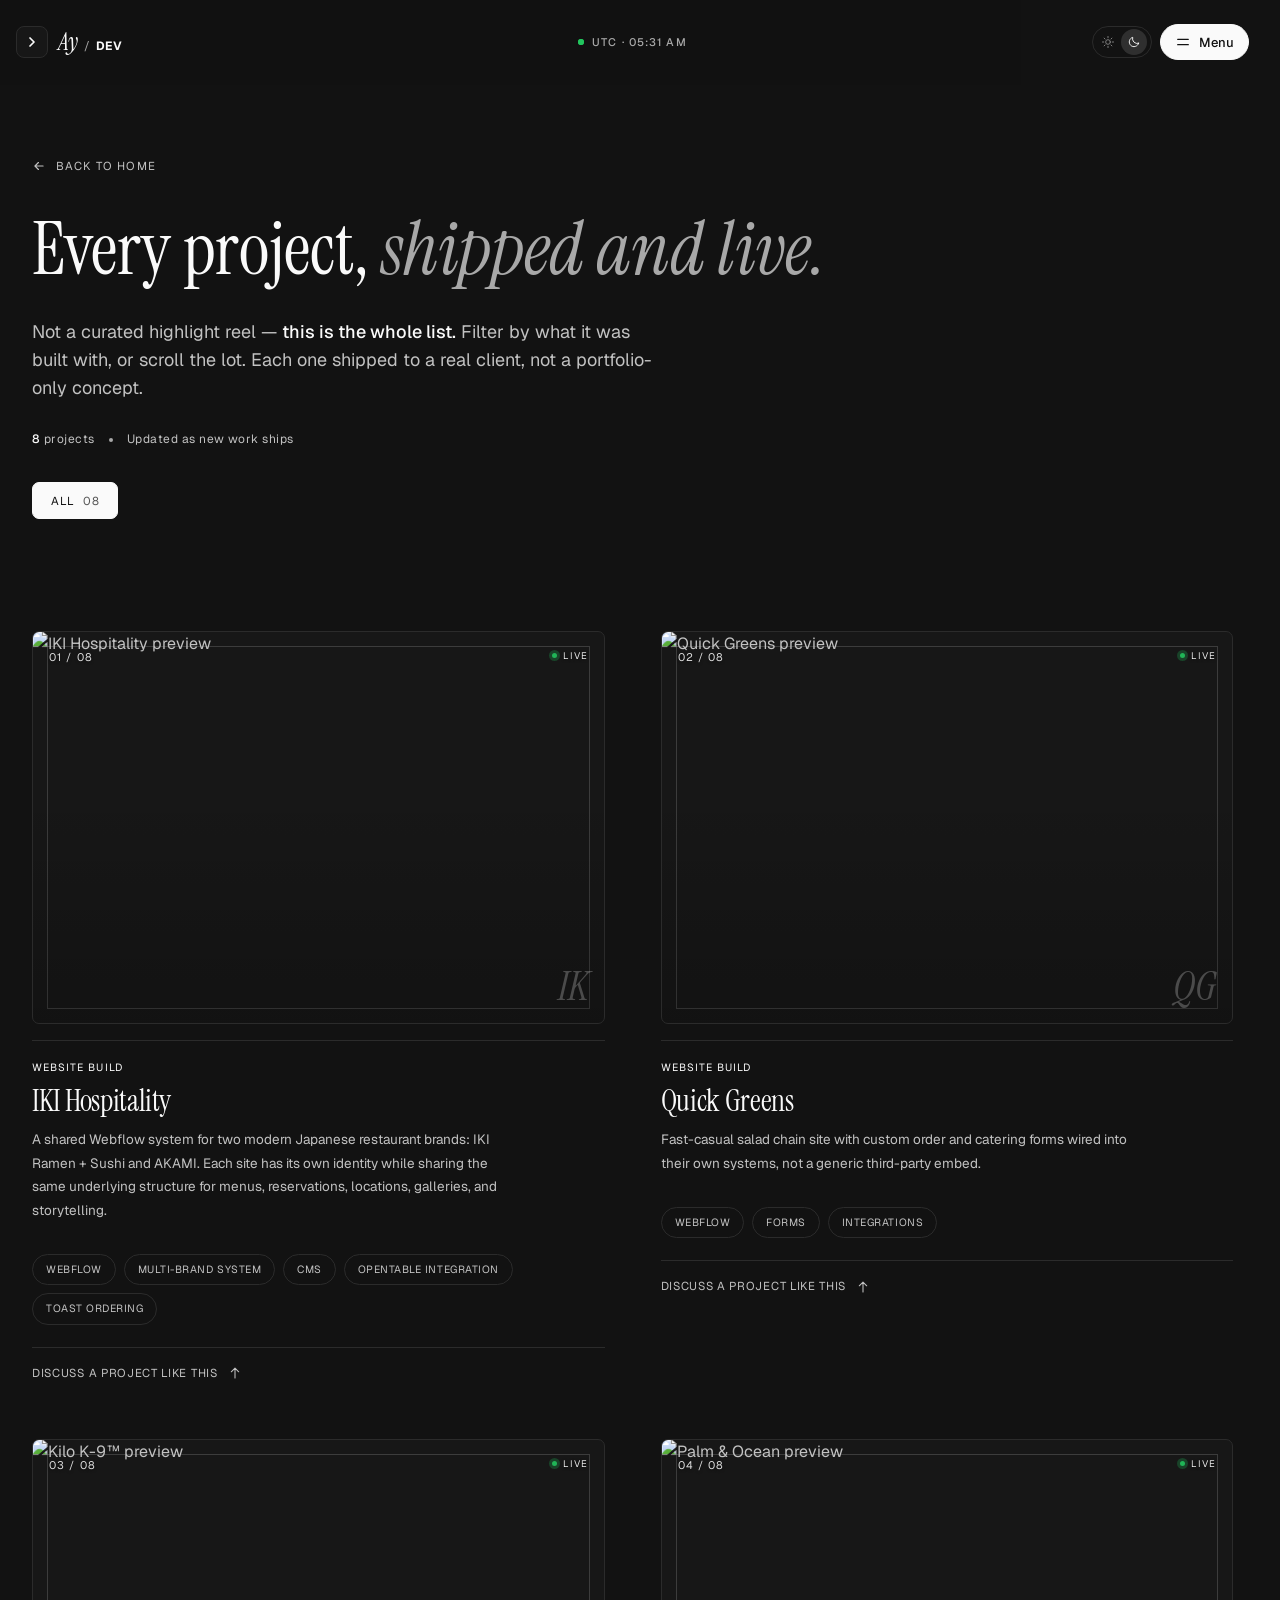
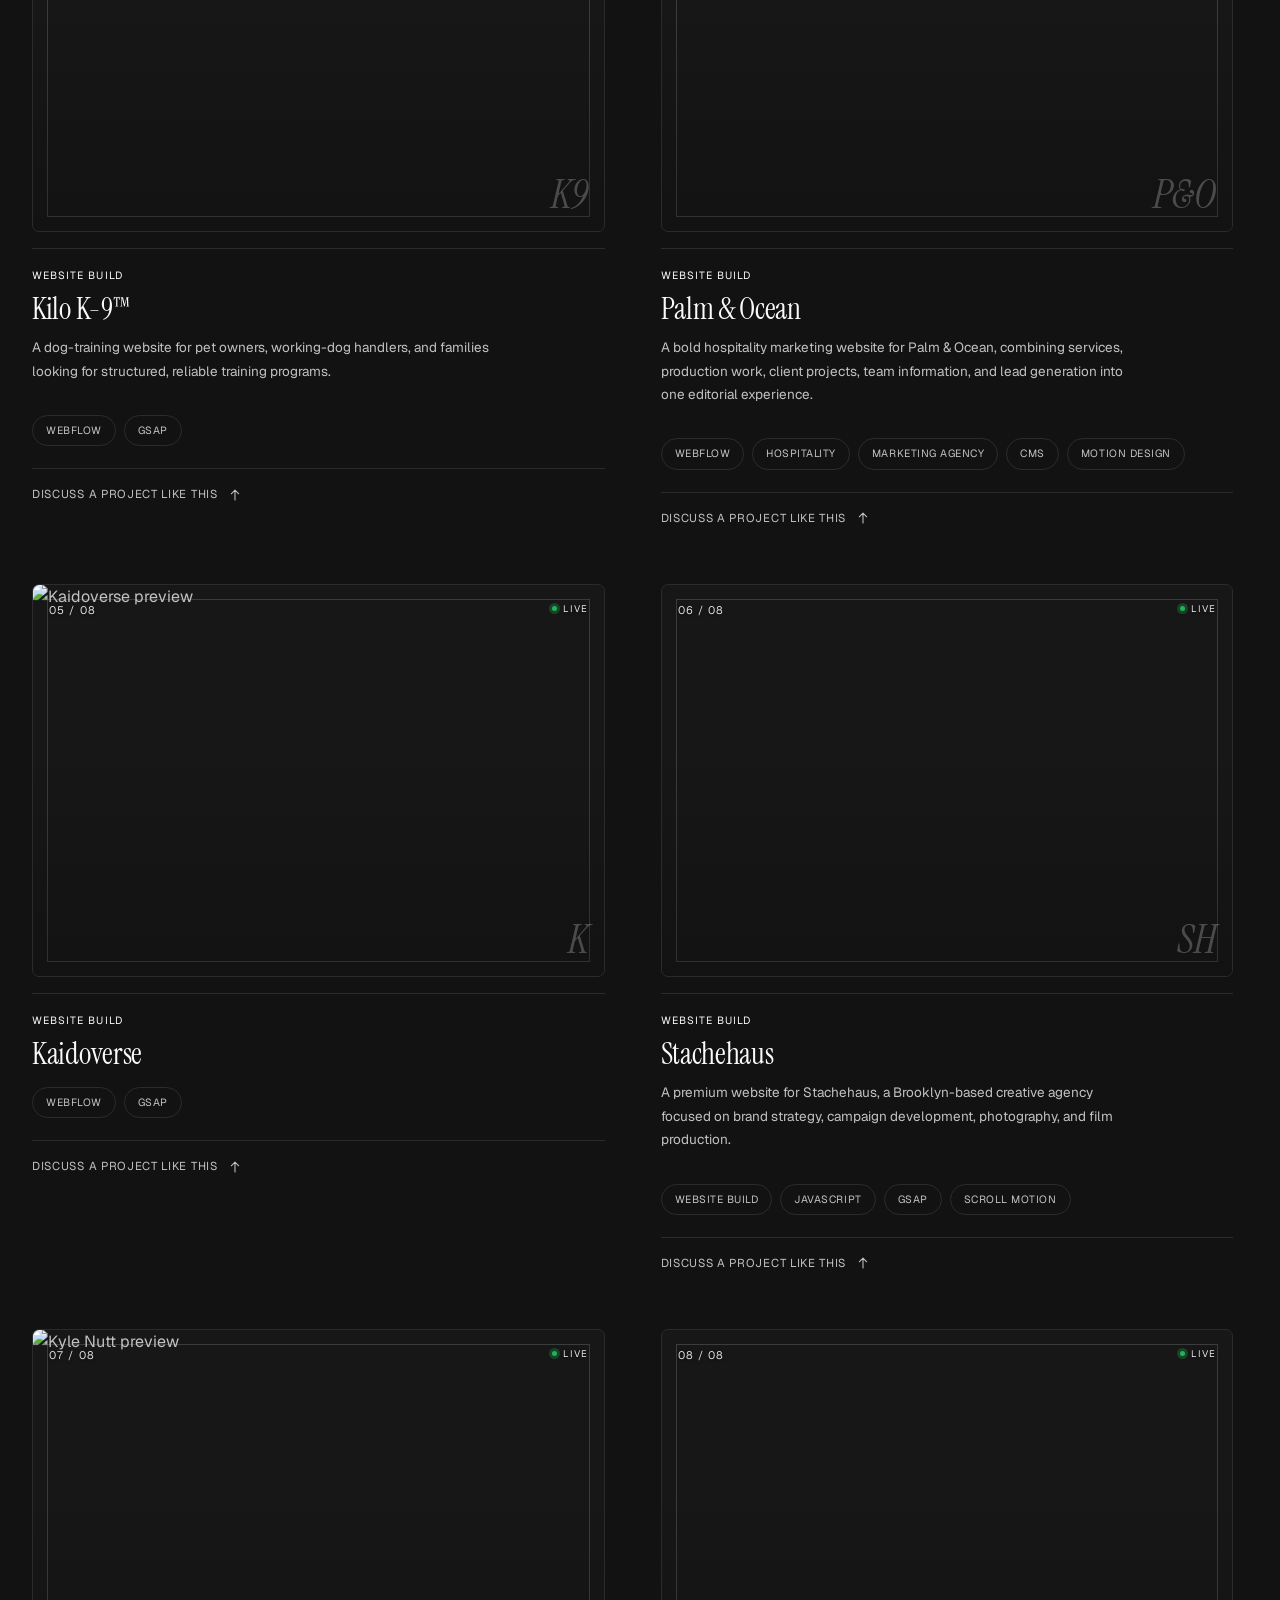
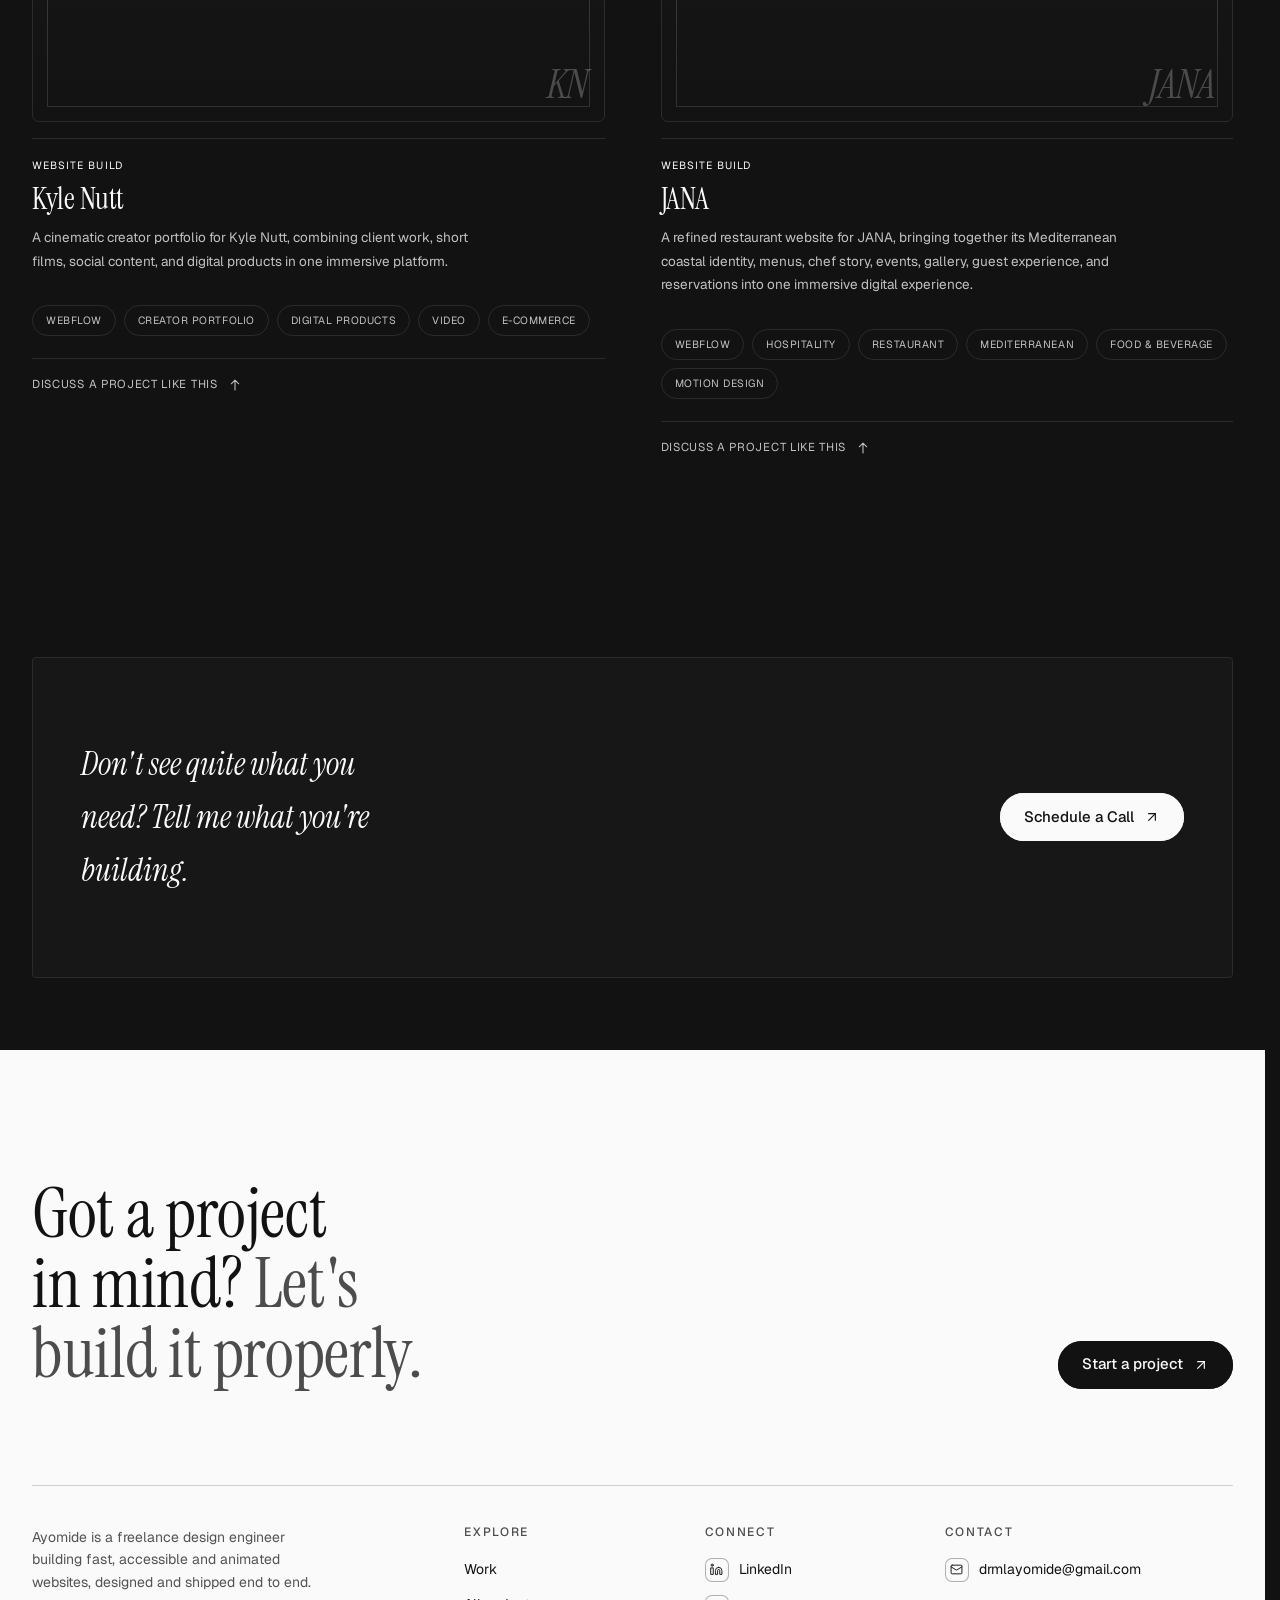
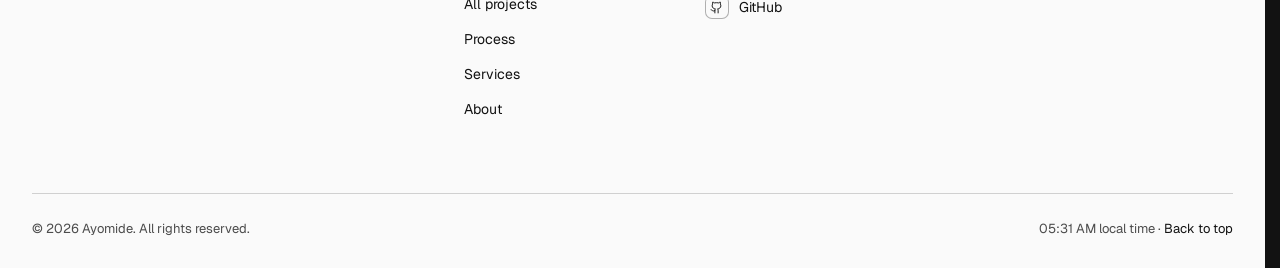
==== commit ca7fd2fe: "Smooth navigation transitions and strengthen SEO" ====
--- a/static-site/projects/index.html
+++ b/static-site/projects/index.html
@@ -2,17 +2,28 @@
 <html lang="en" data-theme="dark">
 <head>
 <meta charset="UTF-8">
+<link rel="icon" type="image/svg+xml" href="/favicon.svg">
 <meta name="viewport" content="width=device-width, initial-scale=1.0">
 <script>(function(){var root=document.documentElement,reduced=matchMedia('(prefers-reduced-motion: reduce)').matches,route=false;try{route=sessionStorage.getItem('site-transition')==='1';sessionStorage.removeItem('site-transition');if(!route&&!reduced)root.classList.add('preloading')}catch(e){}if(route&&!reduced)root.classList.add('route-enter');try{var t=localStorage.getItem('theme');if(t==='light'||t==='dark')root.setAttribute('data-theme',t)}catch(e){}})();</script>
 <script>document.documentElement.classList.add("js-sk");setTimeout(function(){document.documentElement.classList.add("sk-off")},12000)</script>
 <meta name="description" content="Selected websites and web apps by Ayomide, a design engineer: Webflow and Framer builds, GSAP motion and custom development.">
+<link rel="canonical" href="https://aydev-portfolio.vercel.app/projects/">
+<meta property="og:type" content="website">
+<meta property="og:site_name" content="AyDev">
+<meta property="og:title" content="Projects — AyDev">
+<meta property="og:description" content="Selected websites and web apps by Ayomide, a design engineer: Webflow and Framer builds, GSAP motion and custom development.">
+<meta property="og:url" content="https://aydev-portfolio.vercel.app/projects/">
+<meta property="og:image" content="https://aydev-portfolio.vercel.app/uploads/2500ceca2b5a70bf-1600.webp">
+<meta name="twitter:card" content="summary_large_image">
+<meta name="twitter:title" content="Projects — AyDev">
+<meta name="twitter:description" content="Selected websites and web apps by Ayomide, a design engineer: Webflow and Framer builds, GSAP motion and custom development.">
+<meta name="twitter:image" content="https://aydev-portfolio.vercel.app/uploads/2500ceca2b5a70bf-1600.webp">
 <script type="speculationrules">{"prefetch":[{"where":{"and":[{"href_matches":"/*"},{"not":{"selector_matches":"[target=_blank],[download]"}}]},"eagerness":"moderate"}]}</script>
 <title>Projects — AyDev</title>
 <link rel="preconnect" href="https://fonts.googleapis.com">
 <link rel="preconnect" href="https://fonts.gstatic.com" crossorigin>
 <link rel="preconnect" href="https://cdnjs.cloudflare.com">
 <link rel="preconnect" href="https://cdn.jsdelivr.net">
-<script type="speculationrules">{"prefetch":[{"where":{"and":[{"href_matches":"/*"},{"not":{"selector_matches":"a[href^='#'],[target=_blank],[download]"}}]},"eagerness":"moderate"}]}</script>
 <link rel="preload" as="style" href="https://fonts.googleapis.com/css2?family=Instrument+Serif:ital@0;1&family=Geist:wght@400;500;600&display=swap" onload="this.onload=null;this.rel='stylesheet';window.__fontsCss=1;window.dispatchEvent(new Event('fontscss'))">
 <noscript><link rel="stylesheet" href="https://fonts.googleapis.com/css2?family=Instrument+Serif:ital@0;1&family=Geist:wght@400;500;600&display=swap"></noscript>
 <style>:root{--bg:#fcfcfb;--fg: #14120f;--serif:"Instrument Serif","Times New Roman",serif;--sans:"Geist",system-ui,-apple-system,"Helvetica Neue",Arial,sans-serif;--ease:cubic-bezier(.16,1,.3,1)}
@@ -491,7 +502,7 @@
 
 </style>
 <style id="navigation-transitions">
-#site-loader{position:fixed;inset:0;z-index:120;display:grid;place-items:center;background:var(--fg);color:var(--bg);transform:translate3d(0,101%,0);transition:transform .68s cubic-bezier(.76,0,.24,1);pointer-events:none;will-change:transform}
+#site-loader{position:fixed;inset:0;z-index:120;display:grid;place-items:center;background:var(--fg);color:var(--bg);opacity:0;transition:opacity .72s cubic-bezier(.22,1,.36,1);pointer-events:none;will-change:opacity}
 #site-loader .loader-content{display:grid;justify-items:center;gap:14px;text-align:center;padding:24px}
 #site-loader .loader-command{display:flex;align-items:baseline;gap:8px;font:500 12px/1.2 var(--mono);letter-spacing:.08em;opacity:.65}
 #site-loader .loader-command b{font:inherit;opacity:.6}
@@ -500,8 +511,8 @@
 #site-loader .loader-track{display:block;width:72px;height:2px;margin-top:8px;background:color-mix(in srgb,var(--bg) 22%,transparent);overflow:hidden}
 #site-loader .loader-track i{display:block;width:38%;height:100%;background:var(--bg);transform:translateX(-120%);animation:loader-progress .7s cubic-bezier(.22,1,.36,1) infinite alternate}
 @keyframes loader-progress{to{transform:translateX(300%)}}
-html.preloading #site-loader,html.route-exit #site-loader,html.route-enter #site-loader{transform:translate3d(0,0,0)}
-html.loader-leave #site-loader,html.route-reveal #site-loader{transform:translate3d(0,-101%,0)}
+html.preloading #site-loader,html.route-exit #site-loader,html.route-enter #site-loader{opacity:1}
+html.loader-leave #site-loader,html.route-reveal #site-loader{opacity:0}
 html.route-enter #loader-greeting,html.route-exit #loader-greeting{display:none}
 html.route-enter #site-loader .loader-command,html.route-exit #site-loader .loader-command{font-size:clamp(1.5rem,3.8vw,2.75rem);letter-spacing:-.025em;opacity:1}
 footer .fgrid a:not(.btn):not(.pill):not(.totop),footer .foot a:not(.btn):not(.pill):not(.totop){color:var(--bg)!important;text-decoration:none!important;background-image:none!important}
@@ -1395,8 +1406,8 @@
     var loader=$('#site-loader'),line=$('#loader-line'),greeting=$('#loader-greeting'),root=D.documentElement;if(!loader)return;
     var reduce=matchMedia('(prefers-reduced-motion: reduce)').matches,leaving=false;
     function routeLabel(u){var p=u.pathname.replace(/\/+$/,'');if(p.indexOf('/work/')===0)p='/work';return 'cd '+(p||'/home')}
-    if(root.classList.contains('route-enter')){if(line)line.textContent=routeLabel(new URL(location.href));if(greeting)greeting.hidden=true;requestAnimationFrame(function(){requestAnimationFrame(function(){root.classList.add('route-reveal');setTimeout(function(){root.classList.remove('route-enter','route-reveal')},760)})})}
-    function navigate(href){var u;try{u=new URL(href,location.href)}catch(x){return false}if(u.origin!==location.origin||(u.pathname===location.pathname&&u.search===location.search))return false;if(leaving)return true;leaving=true;if(line)line.textContent=routeLabel(u);if(greeting)greeting.hidden=true;try{sessionStorage.setItem('site-transition','1')}catch(x){}root.classList.add('route-exit');setTimeout(function(){location.href=u.href},520);return true}
+    if(root.classList.contains('route-enter')){if(line)line.textContent=routeLabel(new URL(location.href));if(greeting)greeting.hidden=true;requestAnimationFrame(function(){requestAnimationFrame(function(){root.classList.add('route-reveal');setTimeout(function(){root.classList.remove('route-enter','route-reveal')},820)})})}
+    function navigate(href){var u;try{u=new URL(href,location.href)}catch(x){return false}if(u.origin!==location.origin||(u.pathname===location.pathname&&u.search===location.search))return false;if(leaving)return true;leaving=true;if(line)line.textContent=routeLabel(u);if(greeting)greeting.hidden=true;try{sessionStorage.setItem('site-transition','1')}catch(x){}root.classList.add('route-exit');setTimeout(function(){location.href=u.href},620);return true}
     window.__siteNavigate=navigate;
     D.addEventListener('click',function(e){var a=e.target.closest('a[href]');if(!a||e.defaultPrevented||e.button||e.metaKey||e.ctrlKey||e.shiftKey||e.altKey||a.target||a.hasAttribute('download')||reduce)return;if(navigate(a.href))e.preventDefault()});
     addEventListener('pageshow',function(e){if(e.persisted){leaving=false;root.classList.remove('route-exit','route-enter','route-reveal')}});
@@ -1510,6 +1521,8 @@
 @media(max-width:600px){.case-links{display:grid!important;grid-template-columns:1fr!important;gap:12px!important;width:100%!important}.case-links>.btn,.case-links>.pill--lg{width:100%!important;justify-content:center!important}}
 @media(max-width:700px){.totop{width:52px!important;min-width:52px!important;height:52px!important}}
 
+/* Keep menu links readable against the dark navigation sheet on hover and keyboard focus. */
+#menu .sheet .ml a:hover,#menu .sheet .ml a:focus-visible{color:var(--bg)!important;opacity:1!important;text-decoration:none!important;transform:translateX(8px)!important;text-shadow:0 0 0 currentColor}
 </style>
 <script>(function(){var root=document.documentElement;if(!root.classList.contains('preloading'))return;var begin=performance.now(),g=document.getElementById('loader-greeting'),words=['hello','hola','bonjour','olá','ciao','hallo','नमस्ते','こんにちは','你好','مرحبا'],n=0,cycle=setInterval(function(){if(g)g.textContent=words[n++%words.length]},260);var visible=[].slice.call(document.images).filter(function(i){var r=i.getBoundingClientRect();return r.width&&r.height&&r.top<innerHeight&&r.bottom>0});var assets=Promise.all([document.fonts&&document.fonts.ready||Promise.resolve()].concat(visible.map(function(i){if(i.complete&&i.naturalWidth)return i.decode?i.decode().catch(function(){}):Promise.resolve();return new Promise(function(ok){i.addEventListener('load',ok,{once:true});i.addEventListener('error',ok,{once:true})})})));var cap=new Promise(function(ok){setTimeout(ok,1500)});Promise.race([assets,cap]).then(function(){setTimeout(function(){clearInterval(cycle);root.classList.add('loader-leave');setTimeout(function(){root.classList.remove('preloading','loader-leave')},720)},Math.max(0,2200-(performance.now()-begin)))})})();</script>
 </body>
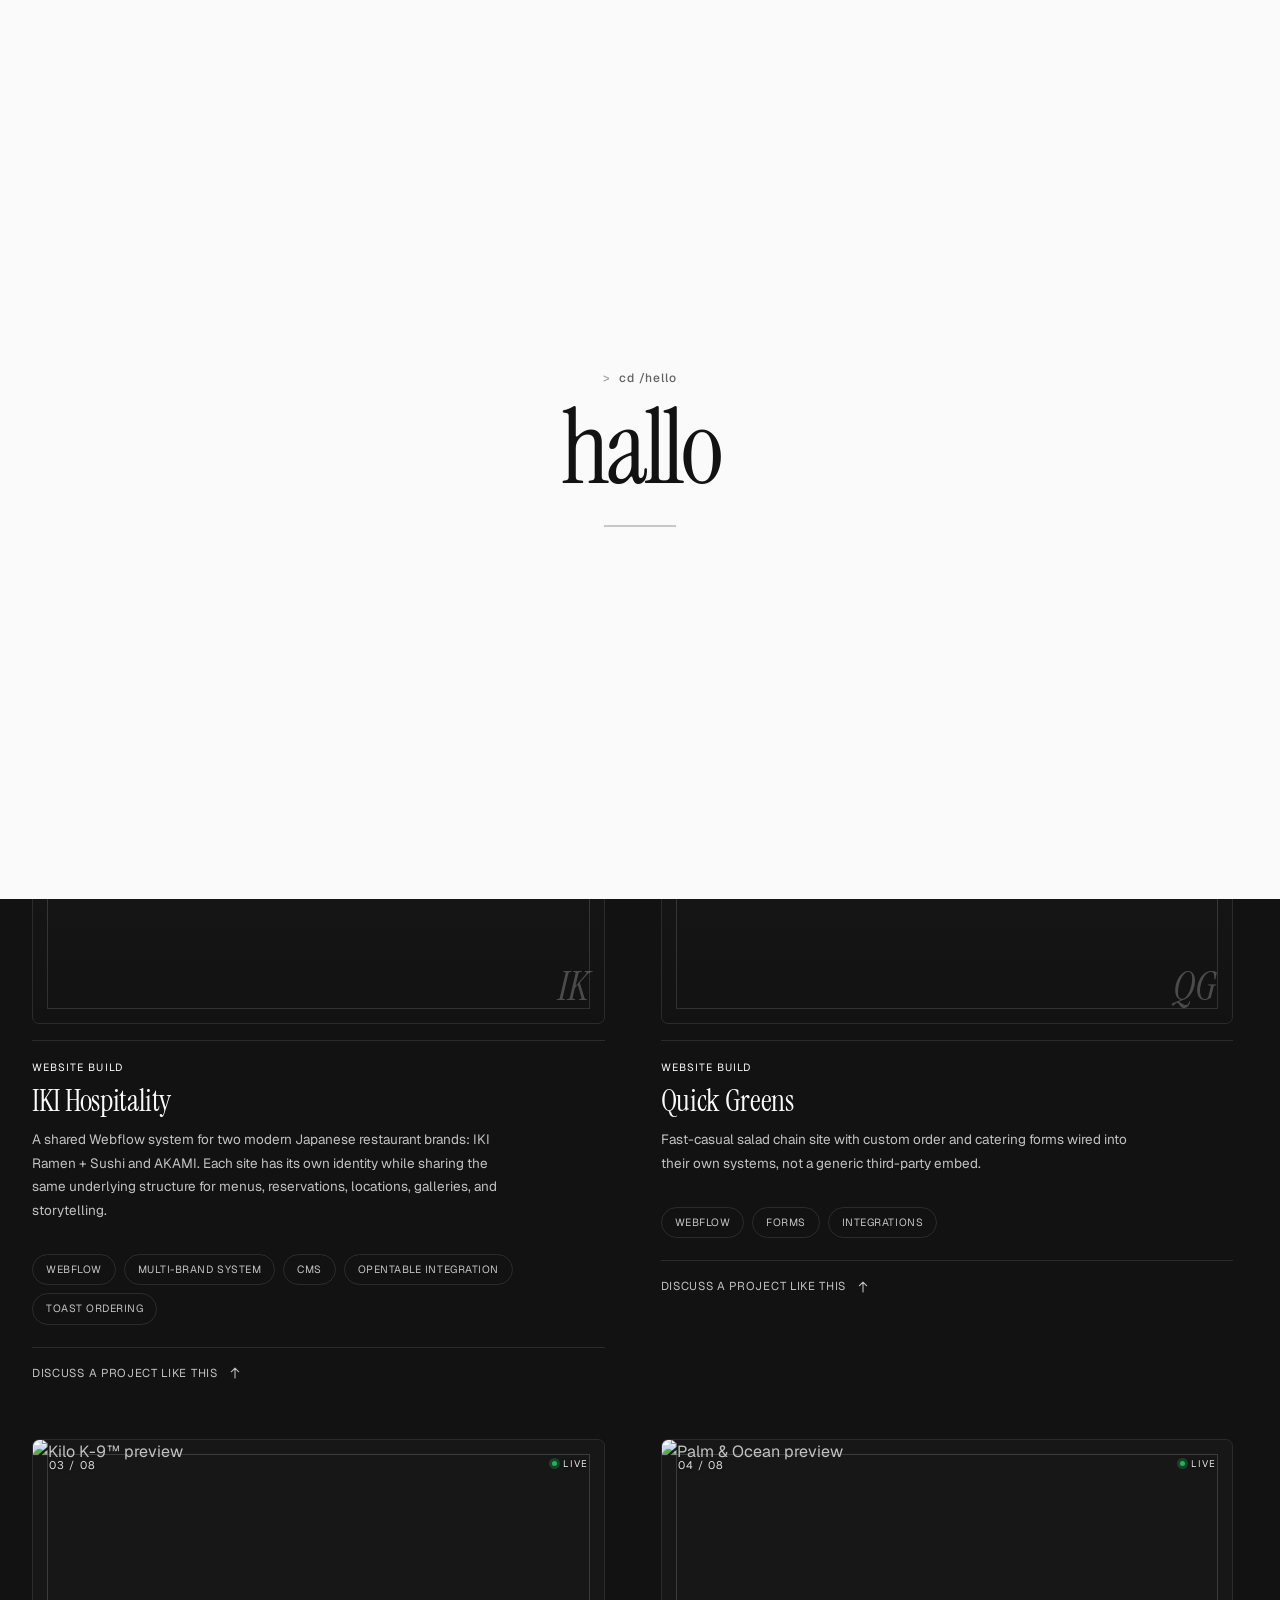
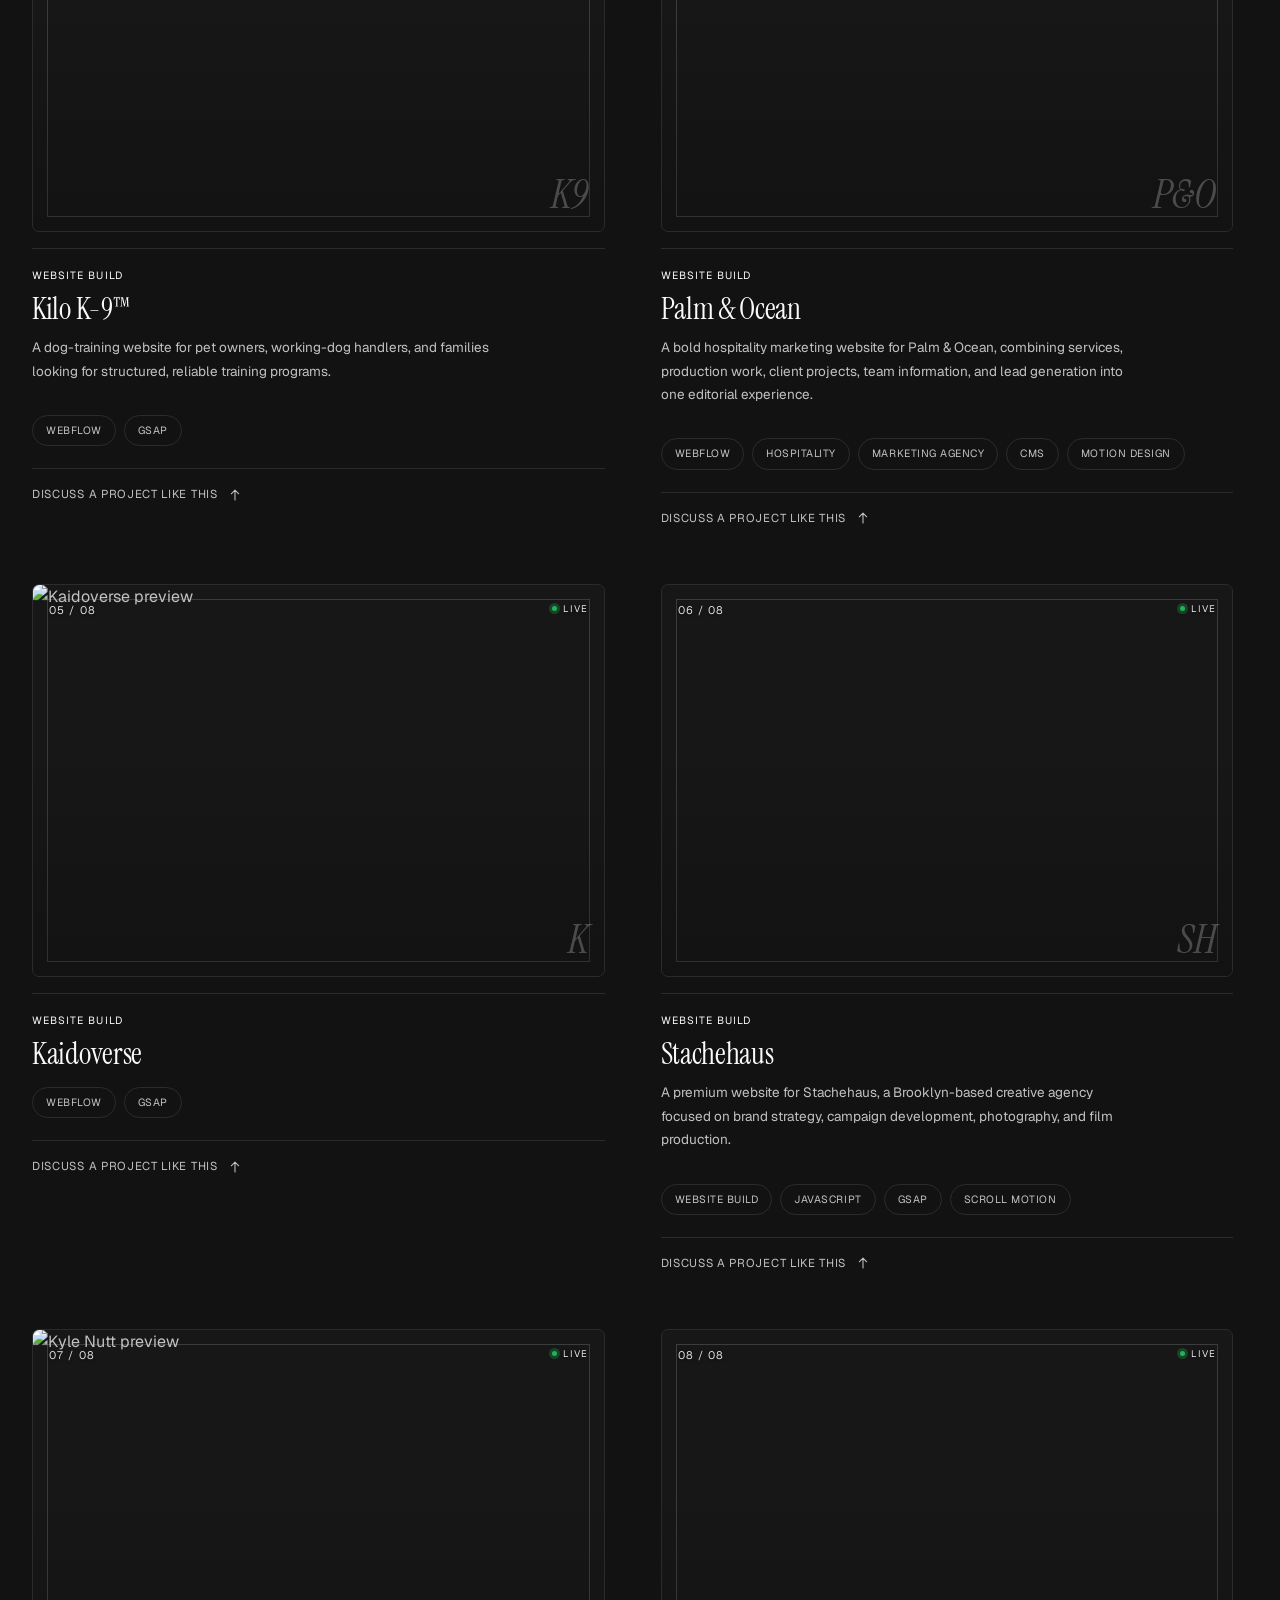
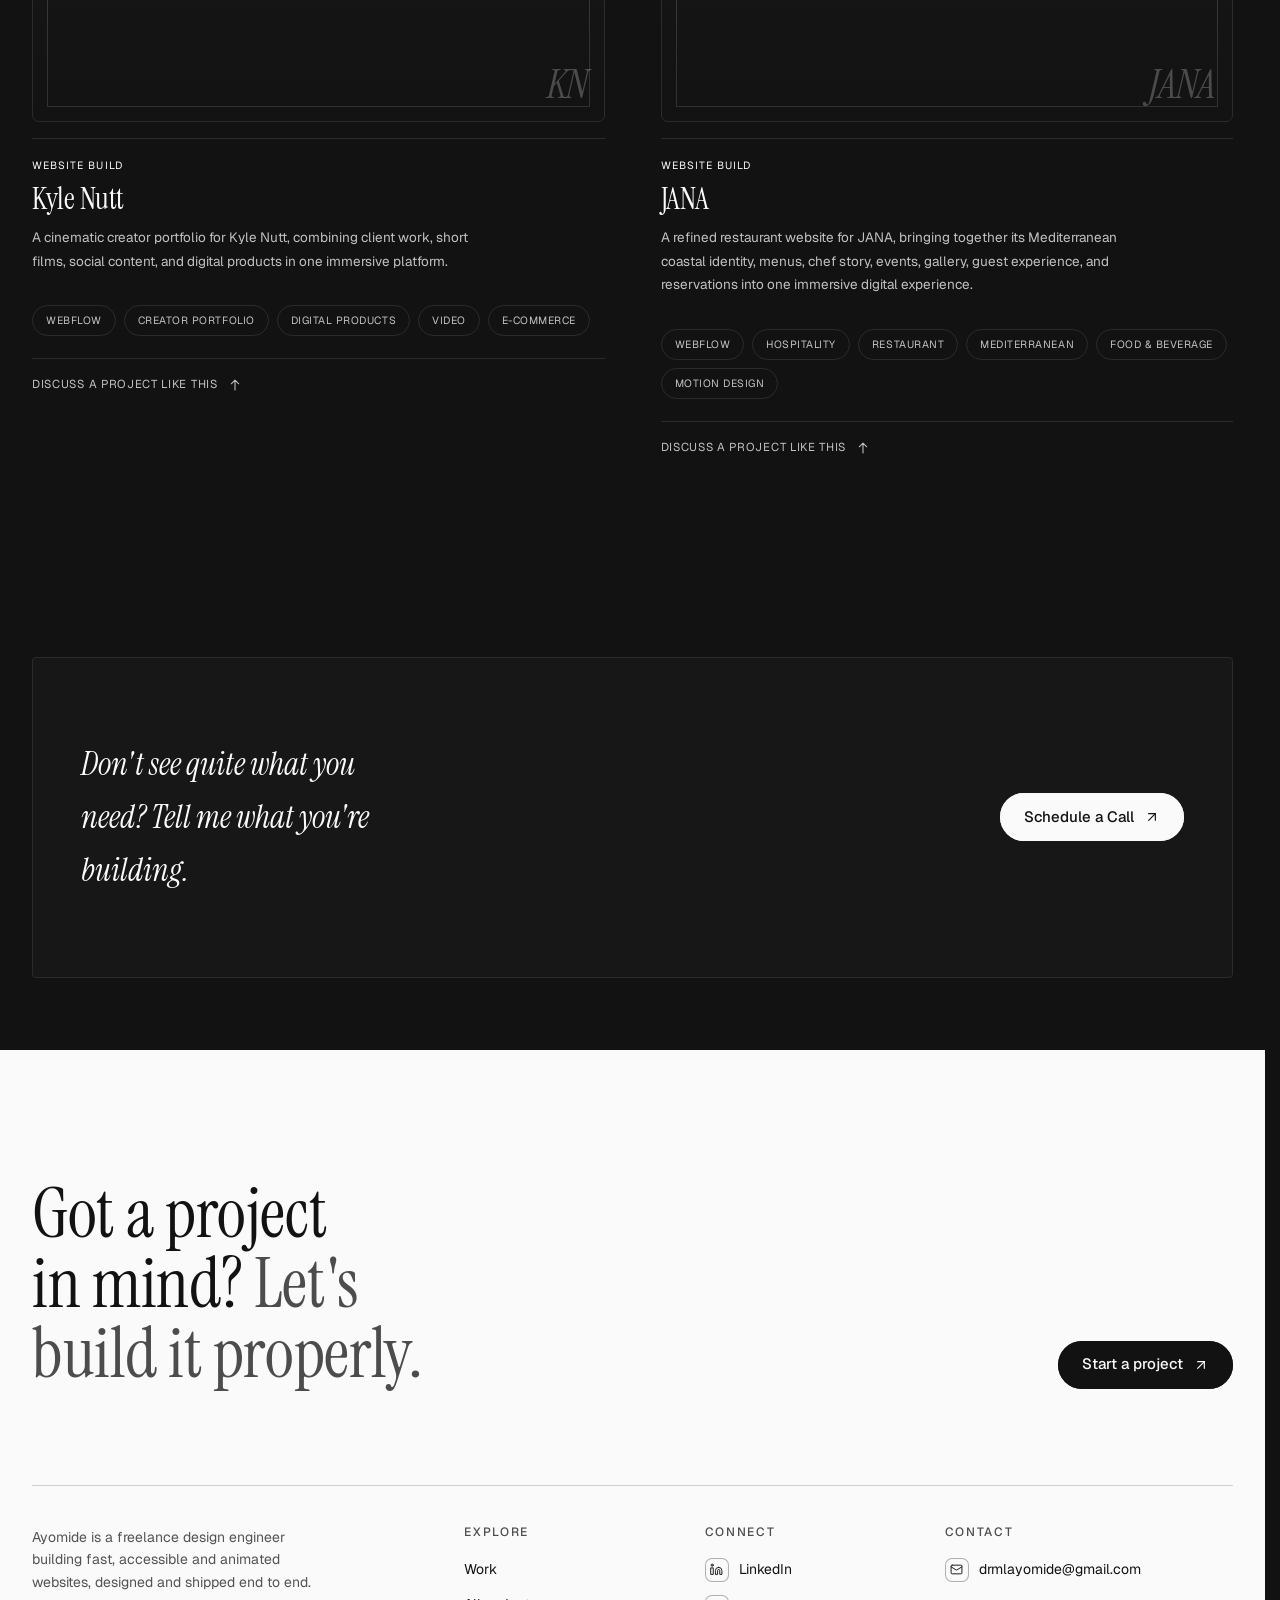
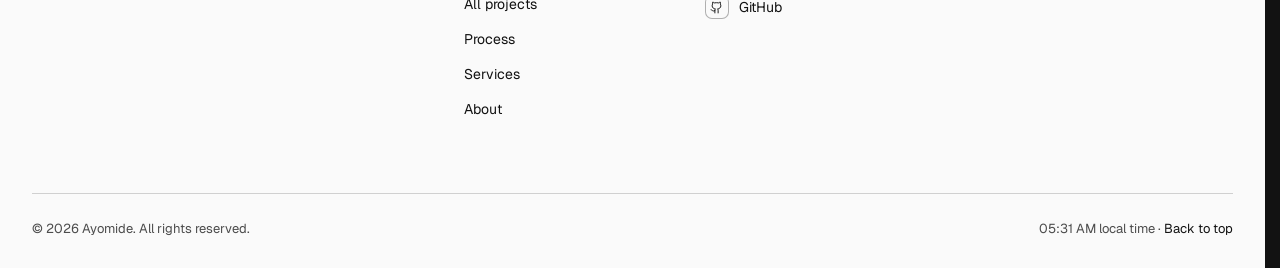
==== commit c5ddbe1d: "Fix menu hover and unify curtain transitions" ====
--- a/static-site/projects/index.html
+++ b/static-site/projects/index.html
@@ -3,6 +3,10 @@
 <head>
 <meta charset="UTF-8">
 <link rel="icon" type="image/svg+xml" href="/favicon.svg">
+<link rel="icon" type="image/png" sizes="32x32" href="/favicon-32.png">
+<link rel="apple-touch-icon" sizes="180x180" href="/apple-touch-icon.png">
+<link rel="manifest" href="/site.webmanifest">
+<meta name="theme-color" content="#14120f">
 <meta name="viewport" content="width=device-width, initial-scale=1.0">
 <script>(function(){var root=document.documentElement,reduced=matchMedia('(prefers-reduced-motion: reduce)').matches,route=false;try{route=sessionStorage.getItem('site-transition')==='1';sessionStorage.removeItem('site-transition');if(!route&&!reduced)root.classList.add('preloading')}catch(e){}if(route&&!reduced)root.classList.add('route-enter');try{var t=localStorage.getItem('theme');if(t==='light'||t==='dark')root.setAttribute('data-theme',t)}catch(e){}})();</script>
 <script>document.documentElement.classList.add("js-sk");setTimeout(function(){document.documentElement.classList.add("sk-off")},12000)</script>
@@ -13,7 +17,7 @@
 <meta property="og:title" content="Projects — AyDev">
 <meta property="og:description" content="Selected websites and web apps by Ayomide, a design engineer: Webflow and Framer builds, GSAP motion and custom development.">
 <meta property="og:url" content="https://aydev-portfolio.vercel.app/projects/">
-<meta property="og:image" content="https://aydev-portfolio.vercel.app/uploads/2500ceca2b5a70bf-1600.webp">
+<meta property="og:image:alt" content="AyDev design engineer portfolio"><meta property="og:image" content="https://aydev-portfolio.vercel.app/uploads/2500ceca2b5a70bf-1600.webp">
 <meta name="twitter:card" content="summary_large_image">
 <meta name="twitter:title" content="Projects — AyDev">
 <meta name="twitter:description" content="Selected websites and web apps by Ayomide, a design engineer: Webflow and Framer builds, GSAP motion and custom development.">
@@ -502,7 +506,7 @@
 
 </style>
 <style id="navigation-transitions">
-#site-loader{position:fixed;inset:0;z-index:120;display:grid;place-items:center;background:var(--fg);color:var(--bg);opacity:0;transition:opacity .72s cubic-bezier(.22,1,.36,1);pointer-events:none;will-change:opacity}
+#site-loader{position:fixed;inset:0;z-index:120;display:grid;place-items:center;background:var(--fg);color:var(--bg);transform:translate3d(0,101%,0);transition:none;pointer-events:none;will-change:transform}
 #site-loader .loader-content{display:grid;justify-items:center;gap:14px;text-align:center;padding:24px}
 #site-loader .loader-command{display:flex;align-items:baseline;gap:8px;font:500 12px/1.2 var(--mono);letter-spacing:.08em;opacity:.65}
 #site-loader .loader-command b{font:inherit;opacity:.6}
@@ -511,8 +515,7 @@
 #site-loader .loader-track{display:block;width:72px;height:2px;margin-top:8px;background:color-mix(in srgb,var(--bg) 22%,transparent);overflow:hidden}
 #site-loader .loader-track i{display:block;width:38%;height:100%;background:var(--bg);transform:translateX(-120%);animation:loader-progress .7s cubic-bezier(.22,1,.36,1) infinite alternate}
 @keyframes loader-progress{to{transform:translateX(300%)}}
-html.preloading #site-loader,html.route-exit #site-loader,html.route-enter #site-loader{opacity:1}
-html.loader-leave #site-loader,html.route-reveal #site-loader{opacity:0}
+html.preloading #site-loader,html.route-enter #site-loader,html.route-exit #site-loader{transform:translate3d(0,0,0)}
 html.route-enter #loader-greeting,html.route-exit #loader-greeting{display:none}
 html.route-enter #site-loader .loader-command,html.route-exit #site-loader .loader-command{font-size:clamp(1.5rem,3.8vw,2.75rem);letter-spacing:-.025em;opacity:1}
 footer .fgrid a:not(.btn):not(.pill):not(.totop),footer .foot a:not(.btn):not(.pill):not(.totop){color:var(--bg)!important;text-decoration:none!important;background-image:none!important}
@@ -524,6 +527,7 @@
 </head>
 <body>
 <div id="site-loader" aria-hidden="true"><div class="loader-content"><span class="loader-command"><b aria-hidden="true">&gt;</b><span id="loader-line">cd /hello</span></span><span id="loader-greeting">hello</span><span class="loader-track" aria-hidden="true"><i></i></span></div></div>
+<script>(function(){var root=document.documentElement;if(!root.classList.contains('route-enter'))return;var p=location.pathname.replace(/\/+$/,'');if(p.indexOf('/work/')===0)p='/work';var line=document.getElementById('loader-line'),greeting=document.getElementById('loader-greeting');if(line)line.textContent='cd '+(p||'/home');if(greeting)greeting.hidden=true})();</script>
 
 <svg width="0" height="0" style="position:absolute" aria-hidden="true"><defs>
 <symbol id="i-right" viewBox="0 0 24 24"><path d="M5 12h14"/><path d="m12 5 7 7-7 7"/></symbol>
@@ -1403,14 +1407,45 @@
     }});
   }
   function initPageTransitions(){
-    var loader=$('#site-loader'),line=$('#loader-line'),greeting=$('#loader-greeting'),root=D.documentElement;if(!loader)return;
+    var loader=$('#site-loader'),line=$('#loader-line'),greeting=$('#loader-greeting'),root=D.documentElement;
+    if(!loader)return;
     var reduce=matchMedia('(prefers-reduced-motion: reduce)').matches,leaving=false;
     function routeLabel(u){var p=u.pathname.replace(/\/+$/,'');if(p.indexOf('/work/')===0)p='/work';return 'cd '+(p||'/home')}
-    if(root.classList.contains('route-enter')){if(line)line.textContent=routeLabel(new URL(location.href));if(greeting)greeting.hidden=true;requestAnimationFrame(function(){requestAnimationFrame(function(){root.classList.add('route-reveal');setTimeout(function(){root.classList.remove('route-enter','route-reveal')},820)})})}
-    function navigate(href){var u;try{u=new URL(href,location.href)}catch(x){return false}if(u.origin!==location.origin||(u.pathname===location.pathname&&u.search===location.search))return false;if(leaving)return true;leaving=true;if(line)line.textContent=routeLabel(u);if(greeting)greeting.hidden=true;try{sessionStorage.setItem('site-transition','1')}catch(x){}root.classList.add('route-exit');setTimeout(function(){location.href=u.href},620);return true}
+    function curtain(from,to,onComplete){
+      var duration=.96;
+      if(window.gsap&&typeof gsap.timeline==='function'){
+        gsap.killTweensOf(loader);
+        gsap.set(loader,{yPercent:from,force3D:true,willChange:'transform'});
+        return gsap.timeline({onComplete:function(){gsap.set(loader,{clearProps:'transform,willChange'});if(onComplete)onComplete()}})
+          .to(loader,{yPercent:to,duration:duration,ease:'power3.inOut',overwrite:'auto'});
+      }
+      if(loader.animate){
+        var animation=loader.animate([{transform:'translate3d(0,'+from+'%,0)'},{transform:'translate3d(0,'+to+'%,0)'}],{duration:duration*1000,easing:'cubic-bezier(.65,0,.35,1)',fill:'forwards'});
+        animation.onfinish=function(){animation.cancel();if(onComplete)onComplete()};return animation;
+      }
+      loader.style.transform='translate3d(0,'+to+'%,0)';setTimeout(function(){if(onComplete)onComplete()},duration*1000);
+    }
+    window.__siteCurtain=curtain;
+    if(root.classList.contains('route-enter')){
+      if(line)line.textContent=routeLabel(new URL(location.href));
+      if(greeting)greeting.hidden=true;
+      requestAnimationFrame(function(){requestAnimationFrame(function(){root.classList.add('route-reveal');curtain(0,-110,function(){root.classList.remove('route-enter','route-reveal')})})});
+    }
+    function navigate(href){
+      var u;try{u=new URL(href,location.href)}catch(x){return false}
+      if(u.origin!==location.origin||u.pathname===location.pathname&&u.search===location.search)return false;
+      if(leaving)return true;leaving=true;
+      if(line)line.textContent=routeLabel(u);if(greeting)greeting.hidden=true;
+      try{sessionStorage.setItem('site-transition','1')}catch(x){}
+      root.classList.add('route-exit');curtain(101,0,function(){location.href=u.href});return true;
+    }
     window.__siteNavigate=navigate;
-    D.addEventListener('click',function(e){var a=e.target.closest('a[href]');if(!a||e.defaultPrevented||e.button||e.metaKey||e.ctrlKey||e.shiftKey||e.altKey||a.target||a.hasAttribute('download')||reduce)return;if(navigate(a.href))e.preventDefault()});
-    addEventListener('pageshow',function(e){if(e.persisted){leaving=false;root.classList.remove('route-exit','route-enter','route-reveal')}});
+    D.addEventListener('click',function(e){
+      var a=e.target.closest('a[href]');
+      if(!a||e.defaultPrevented||e.button||e.metaKey||e.ctrlKey||e.shiftKey||e.altKey||a.target||a.hasAttribute('download')||reduce)return;
+      if(navigate(a.href))e.preventDefault();
+    });
+    addEventListener('pageshow',function(e){if(e.persisted){leaving=false;root.classList.remove('route-exit','route-enter','route-reveal');if(window.gsap)gsap.set(loader,{clearProps:'transform,willChange'})}});
   }
 
   initPageTransitions();initHero();initTextReveals();initImages();initCards();initCase();initNavigation();
@@ -1522,8 +1557,8 @@
 @media(max-width:700px){.totop{width:52px!important;min-width:52px!important;height:52px!important}}
 
 /* Keep menu links readable against the dark navigation sheet on hover and keyboard focus. */
-#menu .sheet .ml a:hover,#menu .sheet .ml a:focus-visible{color:var(--bg)!important;opacity:1!important;text-decoration:none!important;transform:translateX(8px)!important;text-shadow:0 0 0 currentColor}
+#menu .sheet .ml a:not(.btn):not(.pill):not(.totop):hover,#menu .sheet .ml a:not(.btn):not(.pill):not(.totop):focus-visible,#menu .sheet .mm:not(.btn):not(.pill):not(.totop):hover,#menu .sheet .mm:not(.btn):not(.pill):not(.totop):focus-visible{color:var(--bg)!important;opacity:1!important;text-decoration:none!important;transform:translateX(8px)!important;text-shadow:none!important}
 </style>
-<script>(function(){var root=document.documentElement;if(!root.classList.contains('preloading'))return;var begin=performance.now(),g=document.getElementById('loader-greeting'),words=['hello','hola','bonjour','olá','ciao','hallo','नमस्ते','こんにちは','你好','مرحبا'],n=0,cycle=setInterval(function(){if(g)g.textContent=words[n++%words.length]},260);var visible=[].slice.call(document.images).filter(function(i){var r=i.getBoundingClientRect();return r.width&&r.height&&r.top<innerHeight&&r.bottom>0});var assets=Promise.all([document.fonts&&document.fonts.ready||Promise.resolve()].concat(visible.map(function(i){if(i.complete&&i.naturalWidth)return i.decode?i.decode().catch(function(){}):Promise.resolve();return new Promise(function(ok){i.addEventListener('load',ok,{once:true});i.addEventListener('error',ok,{once:true})})})));var cap=new Promise(function(ok){setTimeout(ok,1500)});Promise.race([assets,cap]).then(function(){setTimeout(function(){clearInterval(cycle);root.classList.add('loader-leave');setTimeout(function(){root.classList.remove('preloading','loader-leave')},720)},Math.max(0,2200-(performance.now()-begin)))})})();</script>
+<script>(function(){var root=document.documentElement;if(!root.classList.contains('preloading'))return;var begin=performance.now(),g=document.getElementById('loader-greeting'),words=['hello','hola','bonjour','olá','ciao','hallo','नमस्ते','こんにちは','你好','مرحبا'],n=0,cycle=setInterval(function(){if(g)g.textContent=words[n++%words.length]},320);var visible=[].slice.call(document.images).filter(function(i){var r=i.getBoundingClientRect();return r.width&&r.height&&r.top<innerHeight&&r.bottom>0});var assets=Promise.all([document.fonts&&document.fonts.ready||Promise.resolve()].concat(visible.map(function(i){if(i.complete&&i.naturalWidth)return i.decode?i.decode().catch(function(){}):Promise.resolve();return new Promise(function(ok){i.addEventListener('load',ok,{once:true});i.addEventListener('error',ok,{once:true})})})));var cap=new Promise(function(ok){setTimeout(ok,1500)});Promise.race([assets,cap]).then(function(){setTimeout(function(){clearInterval(cycle);root.classList.add('loader-leave');var done=function(){root.classList.remove('preloading','loader-leave')};if(window.__siteCurtain)window.__siteCurtain(0,-110,done);else{var l=document.getElementById('site-loader');if(l&&l.animate){var a=l.animate([{transform:'translate3d(0,0%,0)'},{transform:'translate3d(0,-110%,0)'}],{duration:960,easing:'cubic-bezier(.65,0,.35,1)',fill:'forwards'});a.onfinish=function(){a.cancel();done()}}else done()}},Math.max(0,2200-(performance.now()-begin)))})})();</script>
 </body>
 </html>
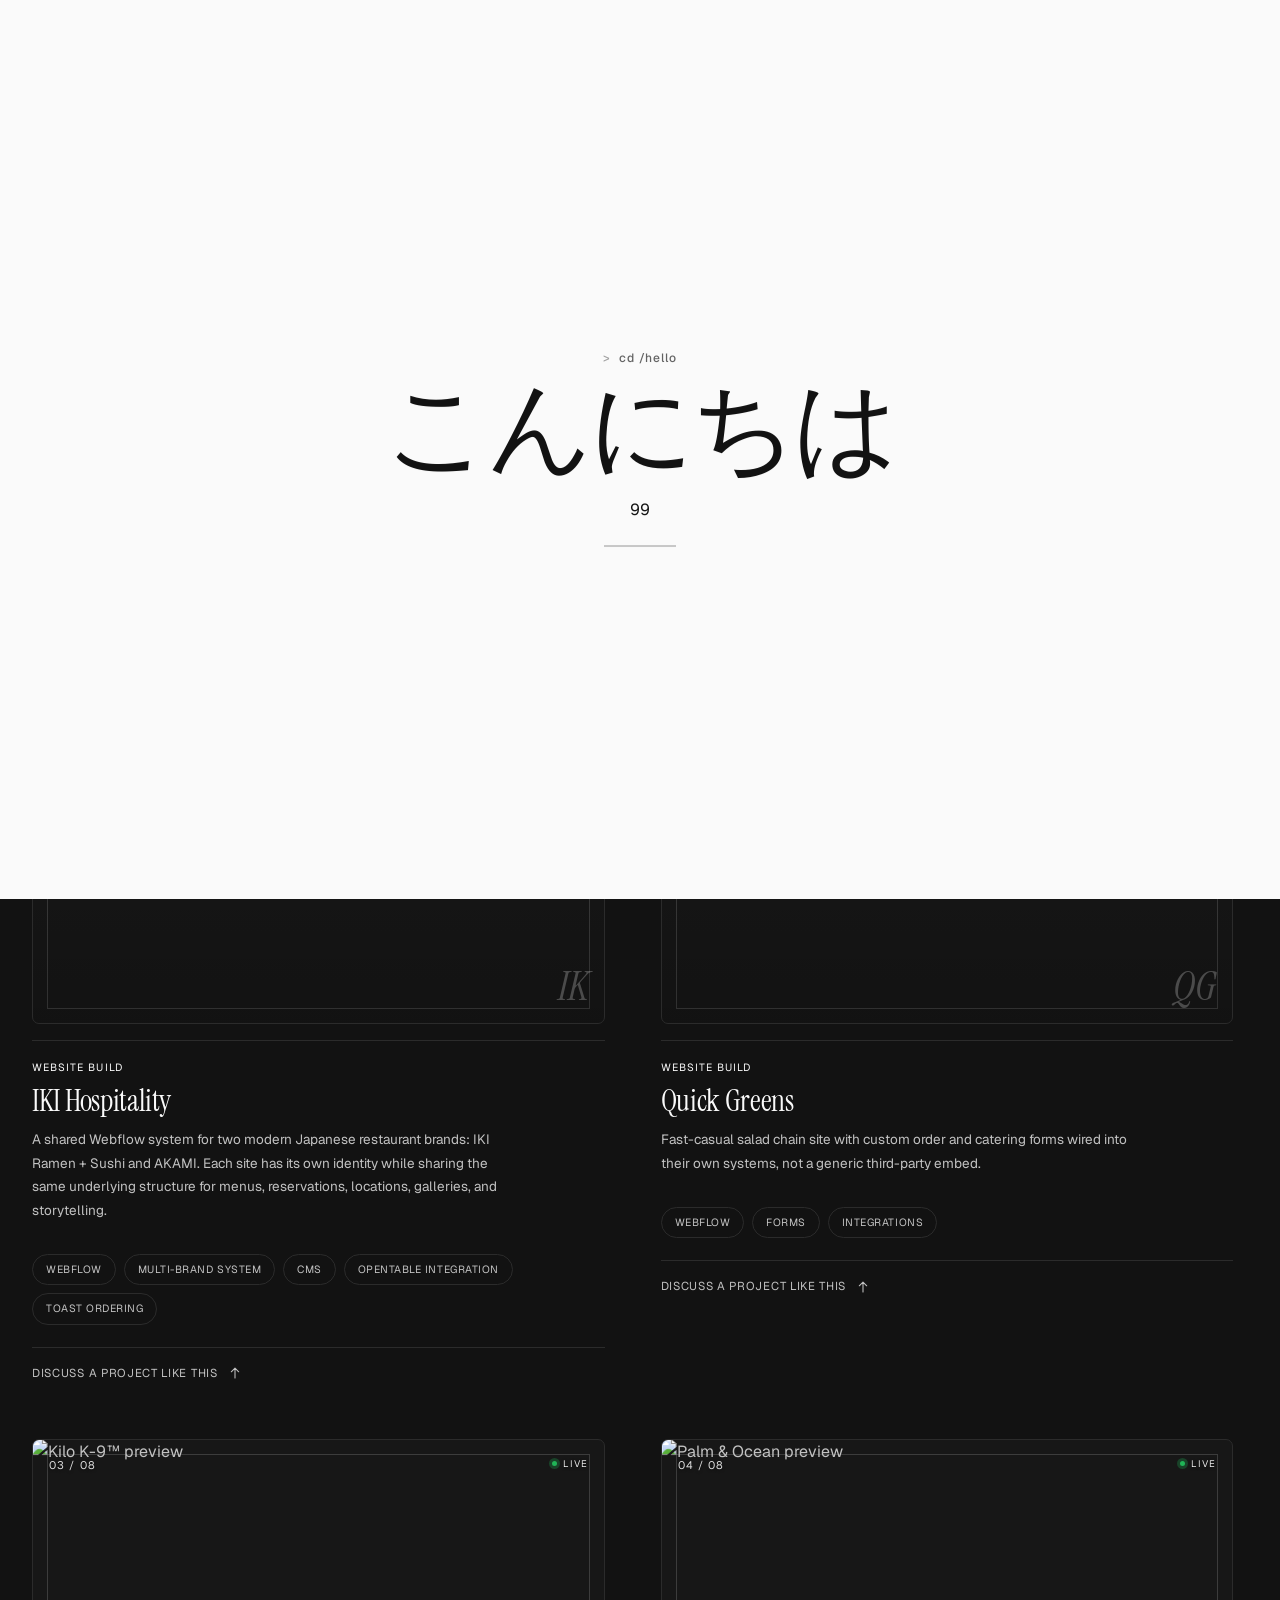
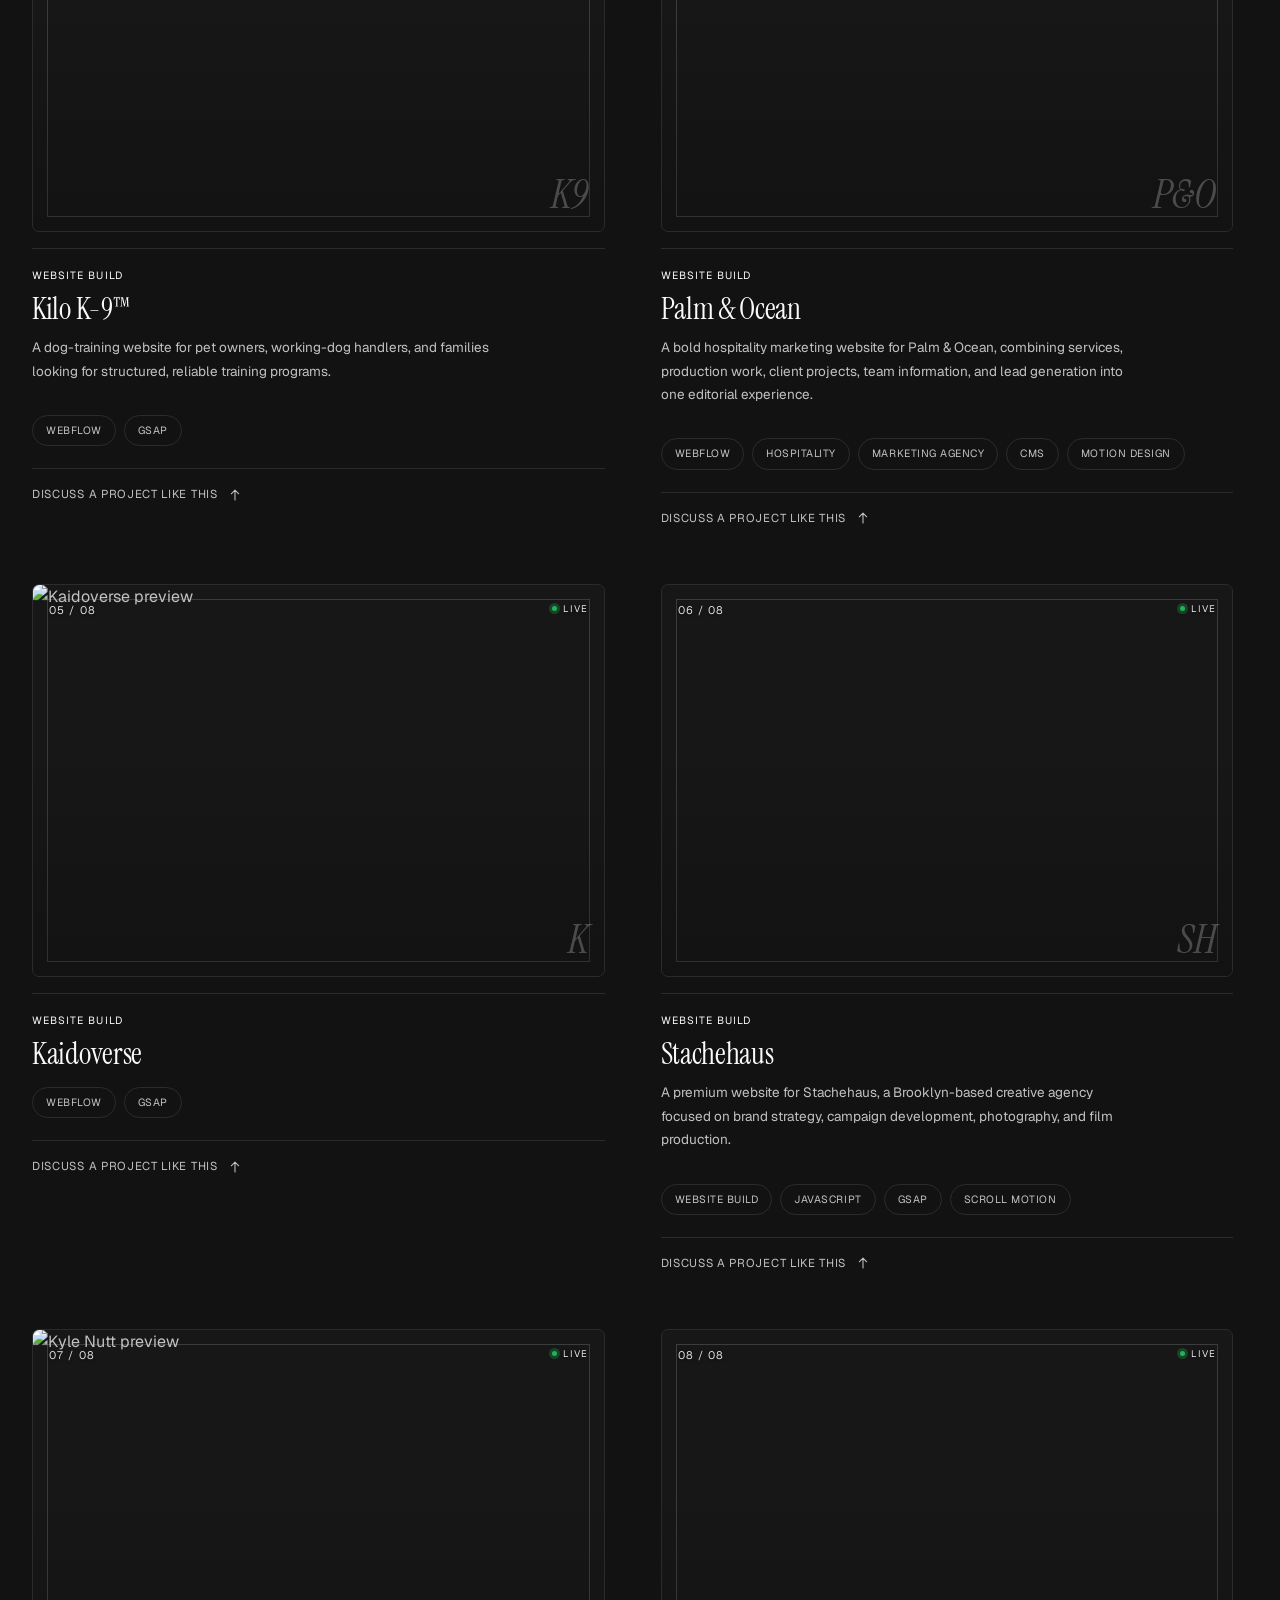
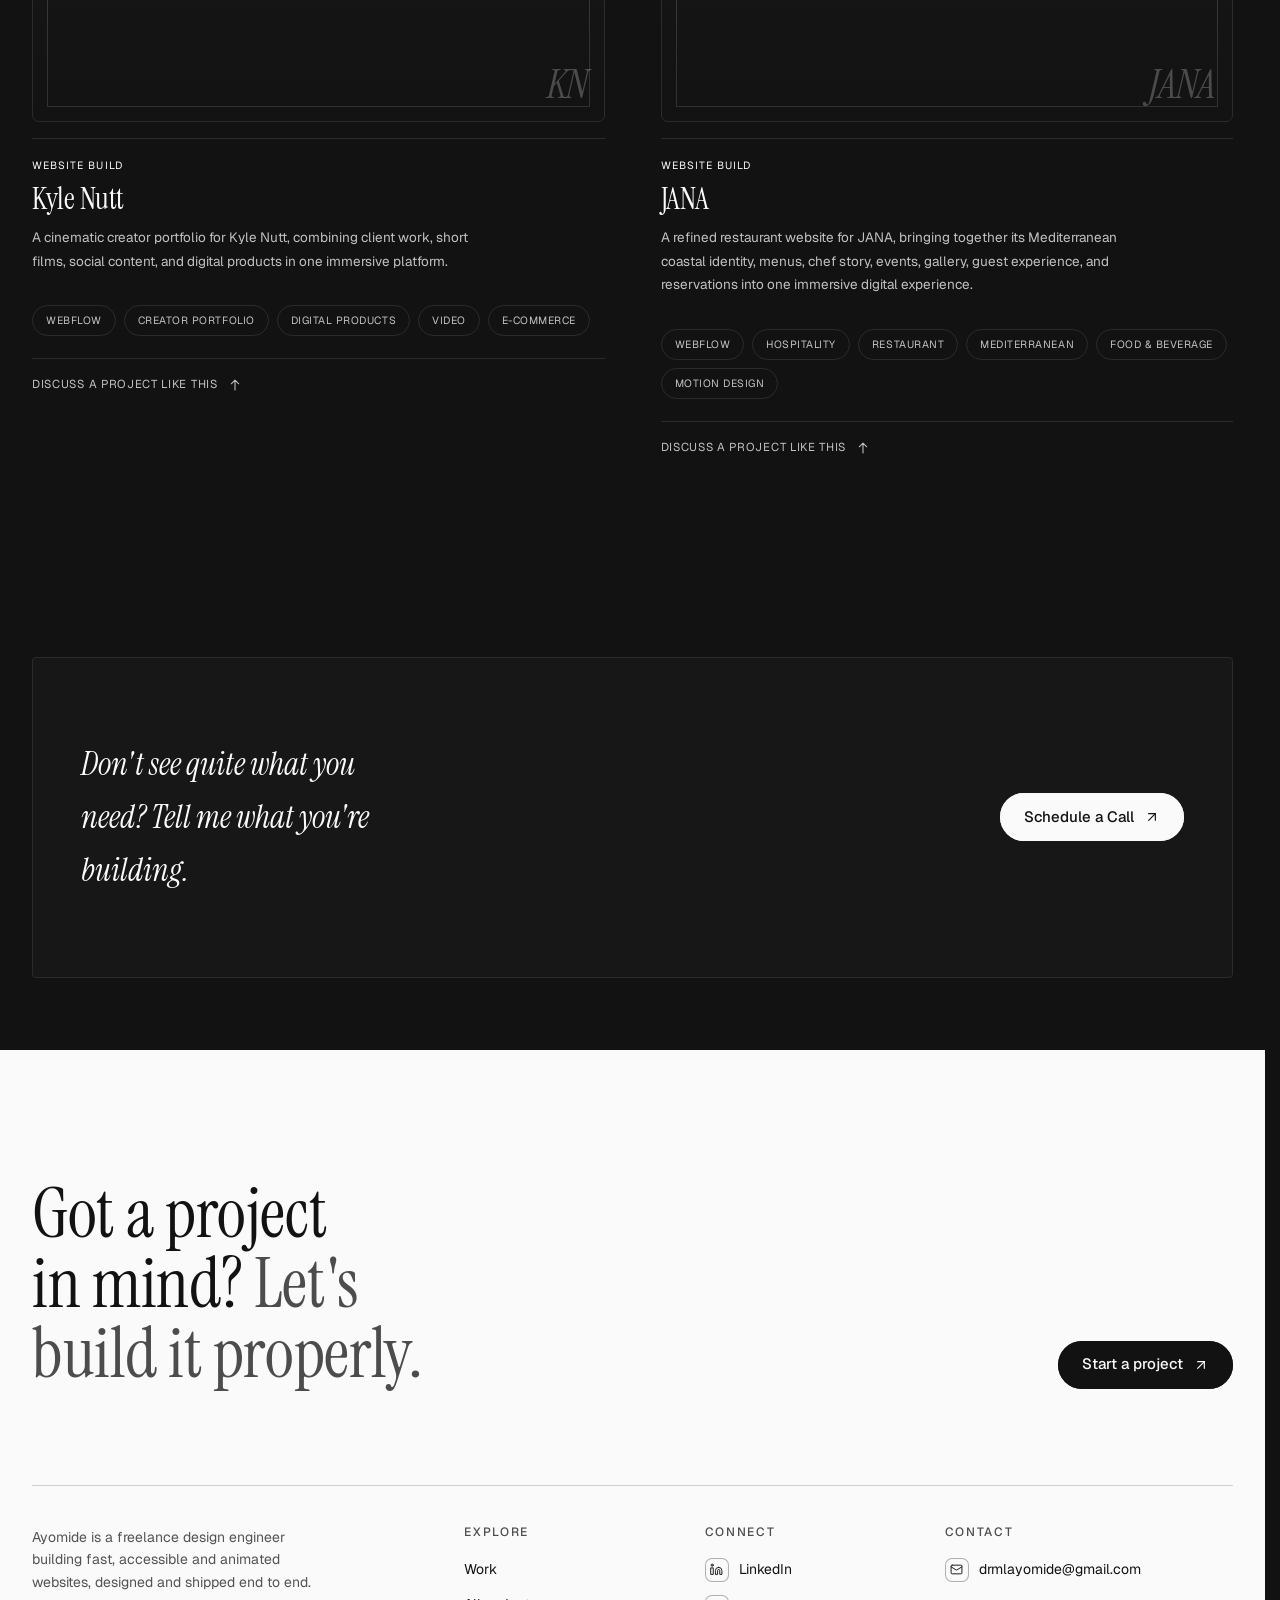
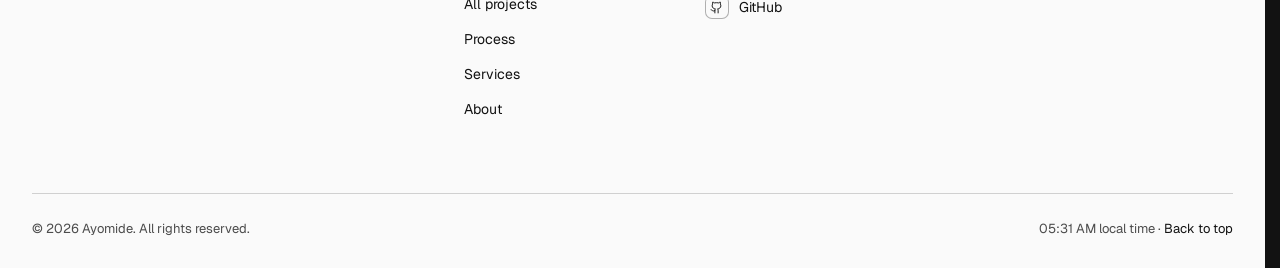
==== commit b329fd05: "Refine portfolio visual direction and interactions" ====
--- a/static-site/projects/index.html
+++ b/static-site/projects/index.html
@@ -524,9 +524,10 @@
 html:not(.preloading):not(.route-exit):not(.route-enter) #site-loader .loader-track i{animation-play-state:paused}
 @media(prefers-reduced-motion:reduce){#site-loader{display:none!important;transition:none!important}#site-loader .loader-track i{animation:none!important}}
 </style>
+<link rel="stylesheet" href="/site-refinements.css">
 </head>
 <body>
-<div id="site-loader" aria-hidden="true"><div class="loader-content"><span class="loader-command"><b aria-hidden="true">&gt;</b><span id="loader-line">cd /hello</span></span><span id="loader-greeting">hello</span><span class="loader-track" aria-hidden="true"><i></i></span></div></div>
+<div id="site-loader" aria-hidden="true"><div class="loader-content"><span class="loader-command"><b aria-hidden="true">&gt;</b><span id="loader-line">cd /hello</span></span><span id="loader-greeting">hello</span><span class="loader-count" id="loader-count" aria-hidden="true">00</span><span class="loader-track" aria-hidden="true"><i></i></span></div></div>
 <script>(function(){var root=document.documentElement;if(!root.classList.contains('route-enter'))return;var p=location.pathname.replace(/\/+$/,'');if(p.indexOf('/work/')===0)p='/work';var line=document.getElementById('loader-line'),greeting=document.getElementById('loader-greeting');if(line)line.textContent='cd '+(p||'/home');if(greeting)greeting.hidden=true})();</script>
 
 <svg width="0" height="0" style="position:absolute" aria-hidden="true"><defs>
@@ -580,7 +581,7 @@
     <div class="mr">
       <div class="mctx-wrap"><p class="meta lab">Local time</p><div class="mctx" id="menuContext"></div></div>
       <div><p class="meta lab">Start a project</p><a class="mm" href="mailto:drmlayomide@gmail.com"><span>drmlayomide@gmail.com</span><span class="circ"><svg class="ic" aria-hidden="true"><use href="#i-up"/></svg></span></a></div>
-      <div><p class="meta lab">Elsewhere</p><div class="soc"><a href="https://github.com/AyDevguy" aria-label="GitHub"><svg class="ic" aria-hidden="true"><use href="#i-github"/></svg></a><a href="https://linkedin.com/in/ayomide-daramola-363a54434" aria-label="LinkedIn"><svg class="ic" aria-hidden="true"><use href="#i-linkedin"/></svg></a><a href="mailto:drmlayomide@gmail.com" aria-label="Email"><svg class="ic" aria-hidden="true"><use href="#i-mail"/></svg></a></div></div>
+      <div><p class="meta lab">Elsewhere</p><div class="soc"><a href="https://github.com/AyDevguy" aria-label="GitHub"><svg class="ic" aria-hidden="true"><use href="#i-github"/></svg></a><a class="soc-linkedin" data-scramble href="https://linkedin.com/in/ayomide-daramola-363a54434" aria-label="LinkedIn"><svg class="ic" aria-hidden="true"><use href="#i-linkedin"/></svg><span class="scramble-text" aria-hidden="true">LinkedIn</span></a><a href="mailto:drmlayomide@gmail.com" aria-label="Email"><svg class="ic" aria-hidden="true"><use href="#i-mail"/></svg></a></div></div>
     </div>
   </div>
 </div>
@@ -1559,6 +1560,7 @@
 /* Keep menu links readable against the dark navigation sheet on hover and keyboard focus. */
 #menu .sheet .ml a:not(.btn):not(.pill):not(.totop):hover,#menu .sheet .ml a:not(.btn):not(.pill):not(.totop):focus-visible,#menu .sheet .mm:not(.btn):not(.pill):not(.totop):hover,#menu .sheet .mm:not(.btn):not(.pill):not(.totop):focus-visible{color:var(--bg)!important;opacity:1!important;text-decoration:none!important;transform:translateX(8px)!important;text-shadow:none!important}
 </style>
-<script>(function(){var root=document.documentElement;if(!root.classList.contains('preloading'))return;var begin=performance.now(),g=document.getElementById('loader-greeting'),words=['hello','hola','bonjour','olá','ciao','hallo','नमस्ते','こんにちは','你好','مرحبا'],n=0,cycle=setInterval(function(){if(g)g.textContent=words[n++%words.length]},320);var visible=[].slice.call(document.images).filter(function(i){var r=i.getBoundingClientRect();return r.width&&r.height&&r.top<innerHeight&&r.bottom>0});var assets=Promise.all([document.fonts&&document.fonts.ready||Promise.resolve()].concat(visible.map(function(i){if(i.complete&&i.naturalWidth)return i.decode?i.decode().catch(function(){}):Promise.resolve();return new Promise(function(ok){i.addEventListener('load',ok,{once:true});i.addEventListener('error',ok,{once:true})})})));var cap=new Promise(function(ok){setTimeout(ok,1500)});Promise.race([assets,cap]).then(function(){setTimeout(function(){clearInterval(cycle);root.classList.add('loader-leave');var done=function(){root.classList.remove('preloading','loader-leave')};if(window.__siteCurtain)window.__siteCurtain(0,-110,done);else{var l=document.getElementById('site-loader');if(l&&l.animate){var a=l.animate([{transform:'translate3d(0,0%,0)'},{transform:'translate3d(0,-110%,0)'}],{duration:960,easing:'cubic-bezier(.65,0,.35,1)',fill:'forwards'});a.onfinish=function(){a.cancel();done()}}else done()}},Math.max(0,2200-(performance.now()-begin)))})})();</script>
+<script>(function(){var root=document.documentElement;if(!root.classList.contains('preloading'))return;var begin=performance.now(),g=document.getElementById('loader-greeting'),count=document.getElementById('loader-count'),words=['hello','hola','bonjour','olá','ciao','hallo','नमस्ते','こんにちは','你好','مرحبا'],n=0,cycle=setInterval(function(){if(n%4===0&&g){g.classList.remove('word-in');void g.offsetWidth;g.textContent=words[(n/4)%words.length];g.classList.add('word-in')}if(count)count.textContent=String(Math.min(99,Math.round((performance.now()-begin)/22))).padStart(2,'0');n++},70);var visible=[].slice.call(document.images).filter(function(i){var r=i.getBoundingClientRect();return r.width&&r.height&&r.top<innerHeight&&r.bottom>0});var assets=Promise.all([document.fonts&&document.fonts.ready||Promise.resolve()].concat(visible.map(function(i){if(i.complete&&i.naturalWidth)return i.decode?i.decode().catch(function(){}):Promise.resolve();return new Promise(function(ok){i.addEventListener('load',ok,{once:true});i.addEventListener('error',ok,{once:true})})})));var cap=new Promise(function(ok){setTimeout(ok,1500)});Promise.race([assets,cap]).then(function(){setTimeout(function(){clearInterval(cycle);root.classList.add('loader-leave');var done=function(){root.classList.remove('preloading','loader-leave')};if(window.__siteCurtain)window.__siteCurtain(0,-110,done);else{var l=document.getElementById('site-loader');if(l&&l.animate){var a=l.animate([{transform:'translate3d(0,0%,0)'},{transform:'translate3d(0,-110%,0)'}],{duration:960,easing:'cubic-bezier(.65,0,.35,1)',fill:'forwards'});a.onfinish=function(){a.cancel();done()}}else done()}},Math.max(0,2200-(performance.now()-begin)))})})();</script>
+<script src="/site-interactions.js" defer></script>
 </body>
 </html>
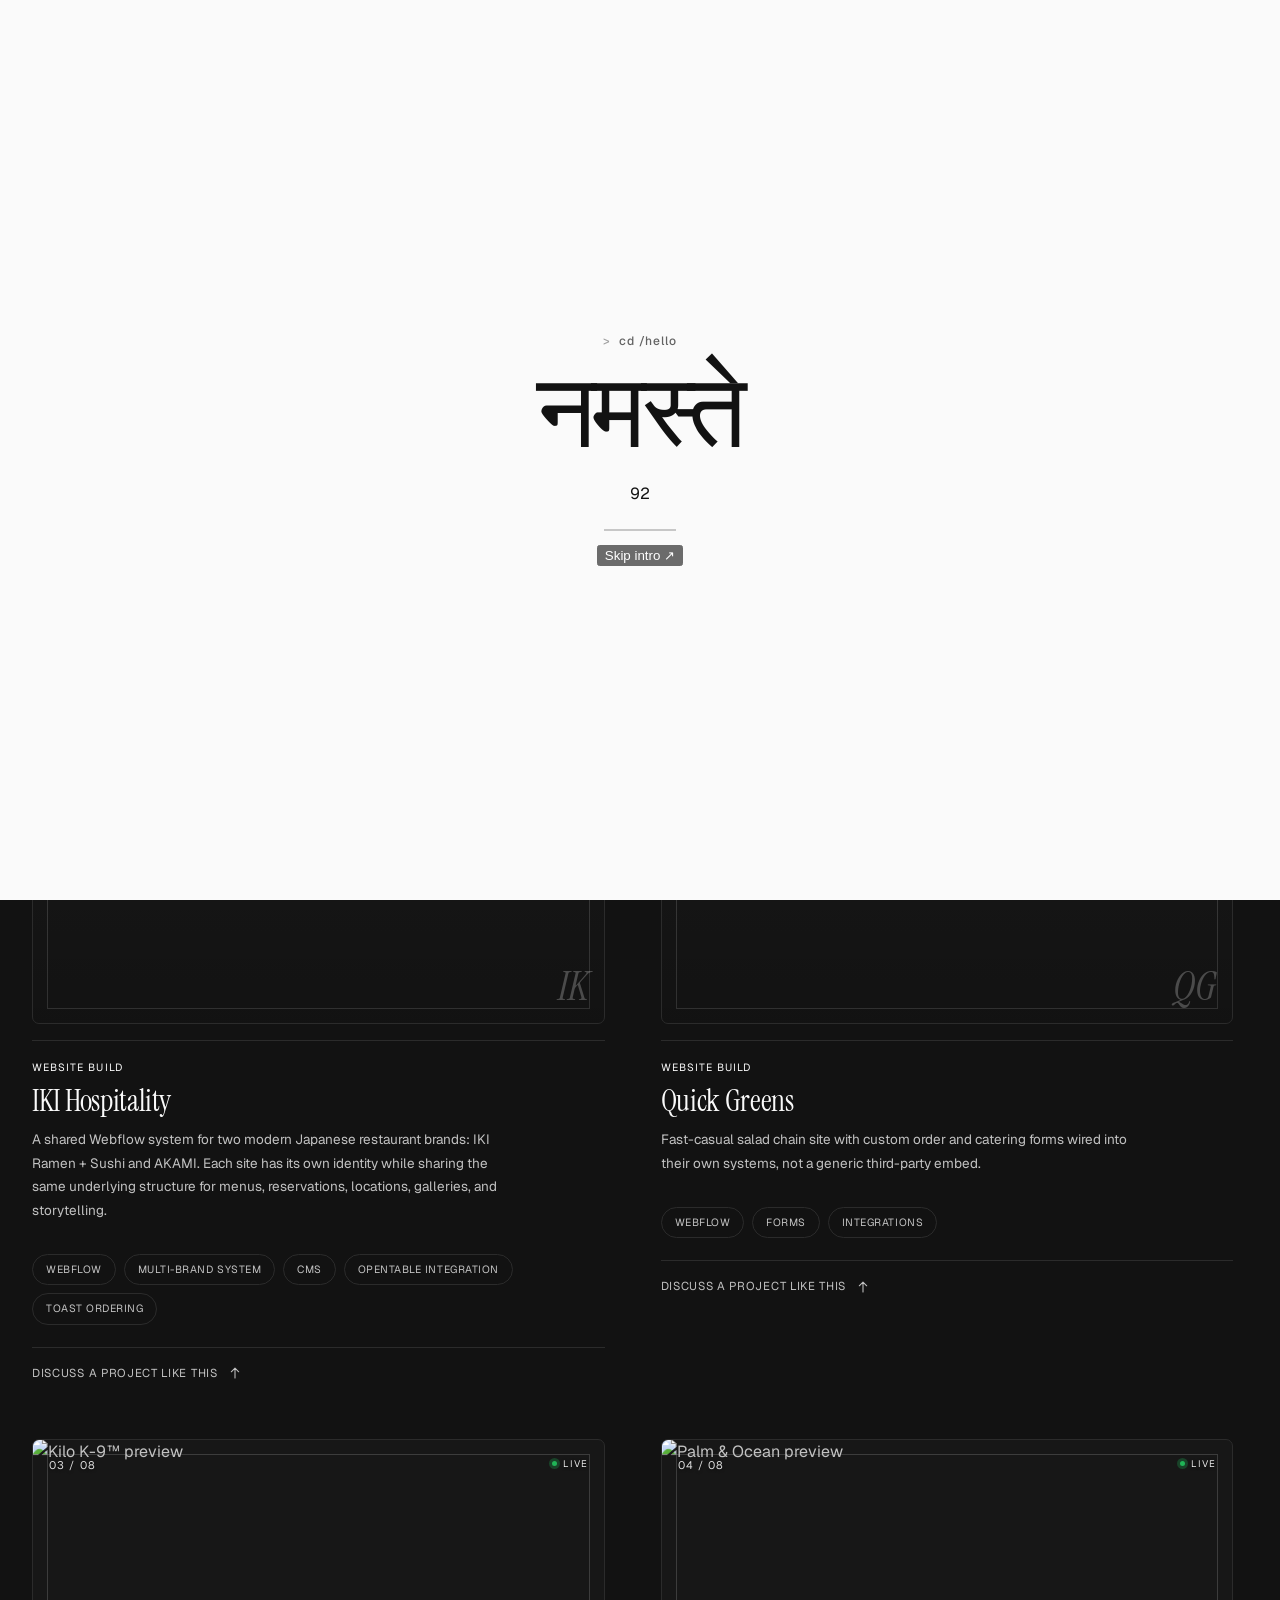
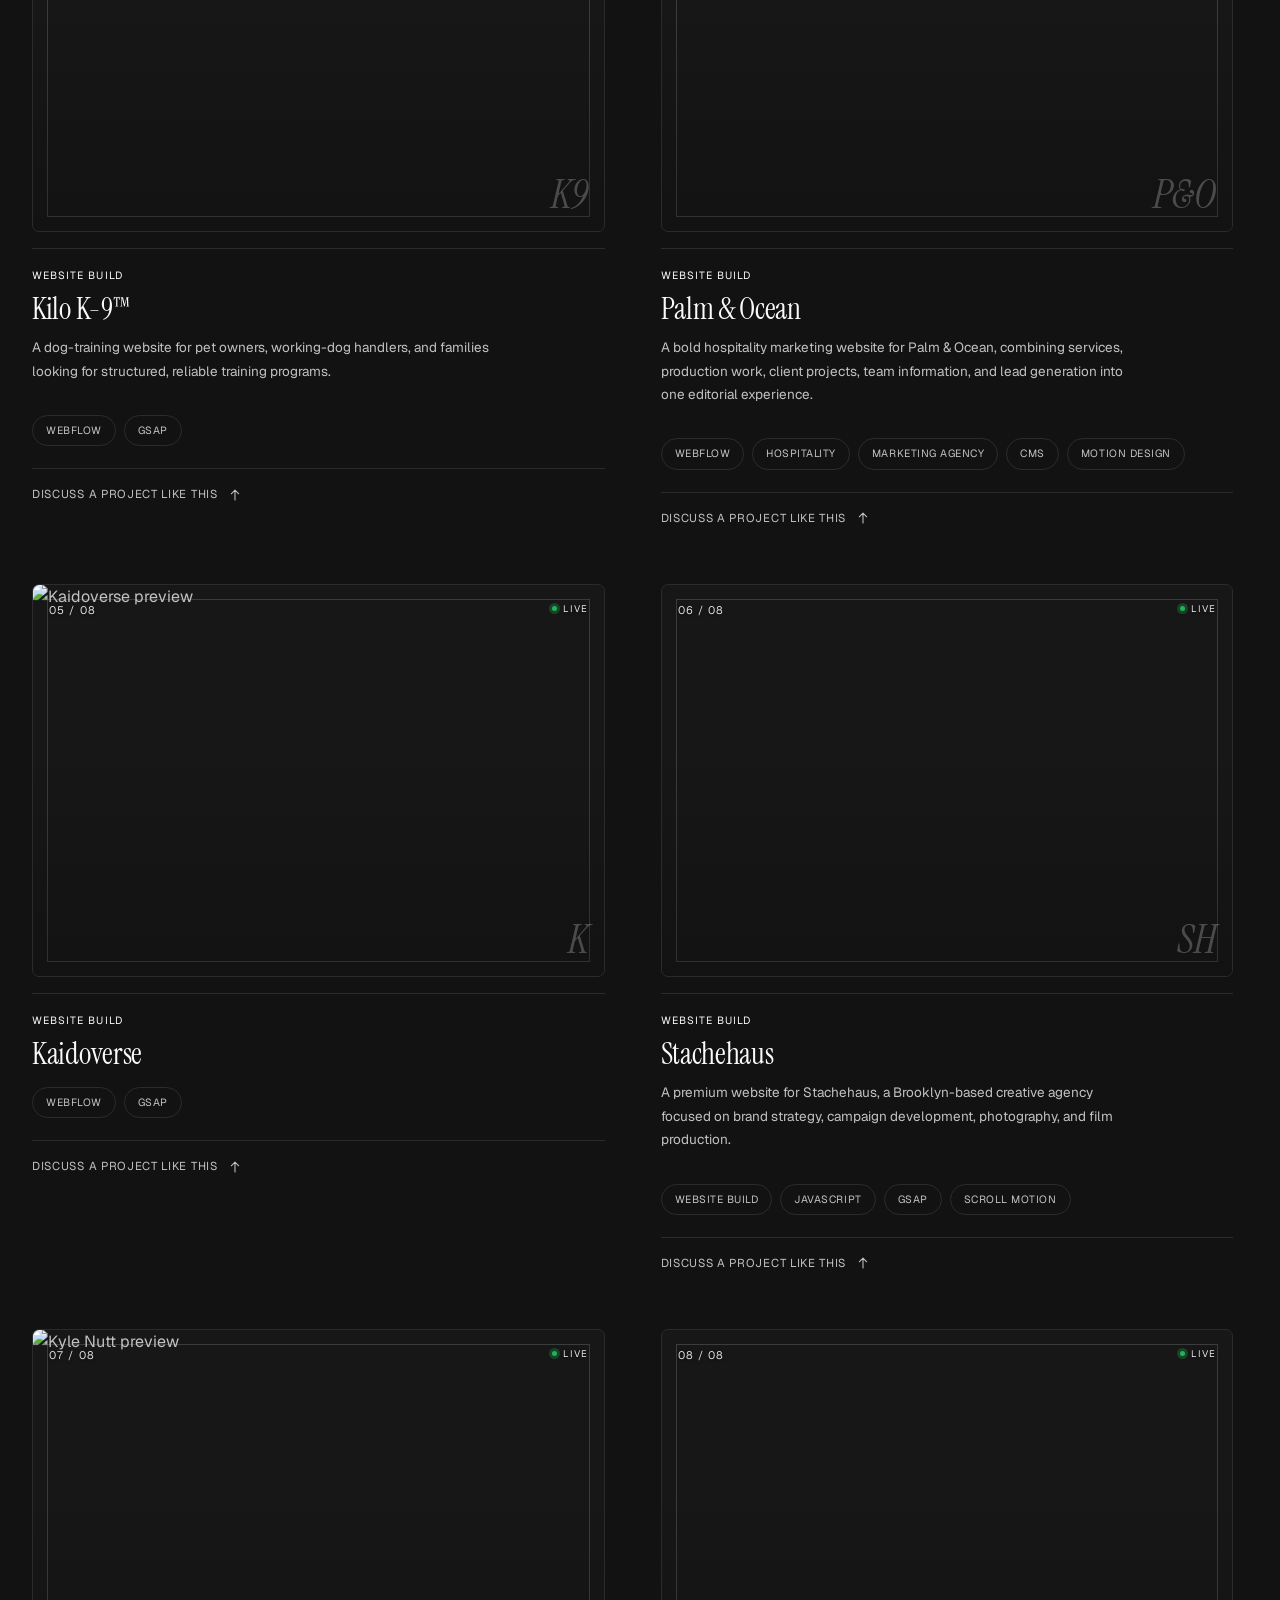
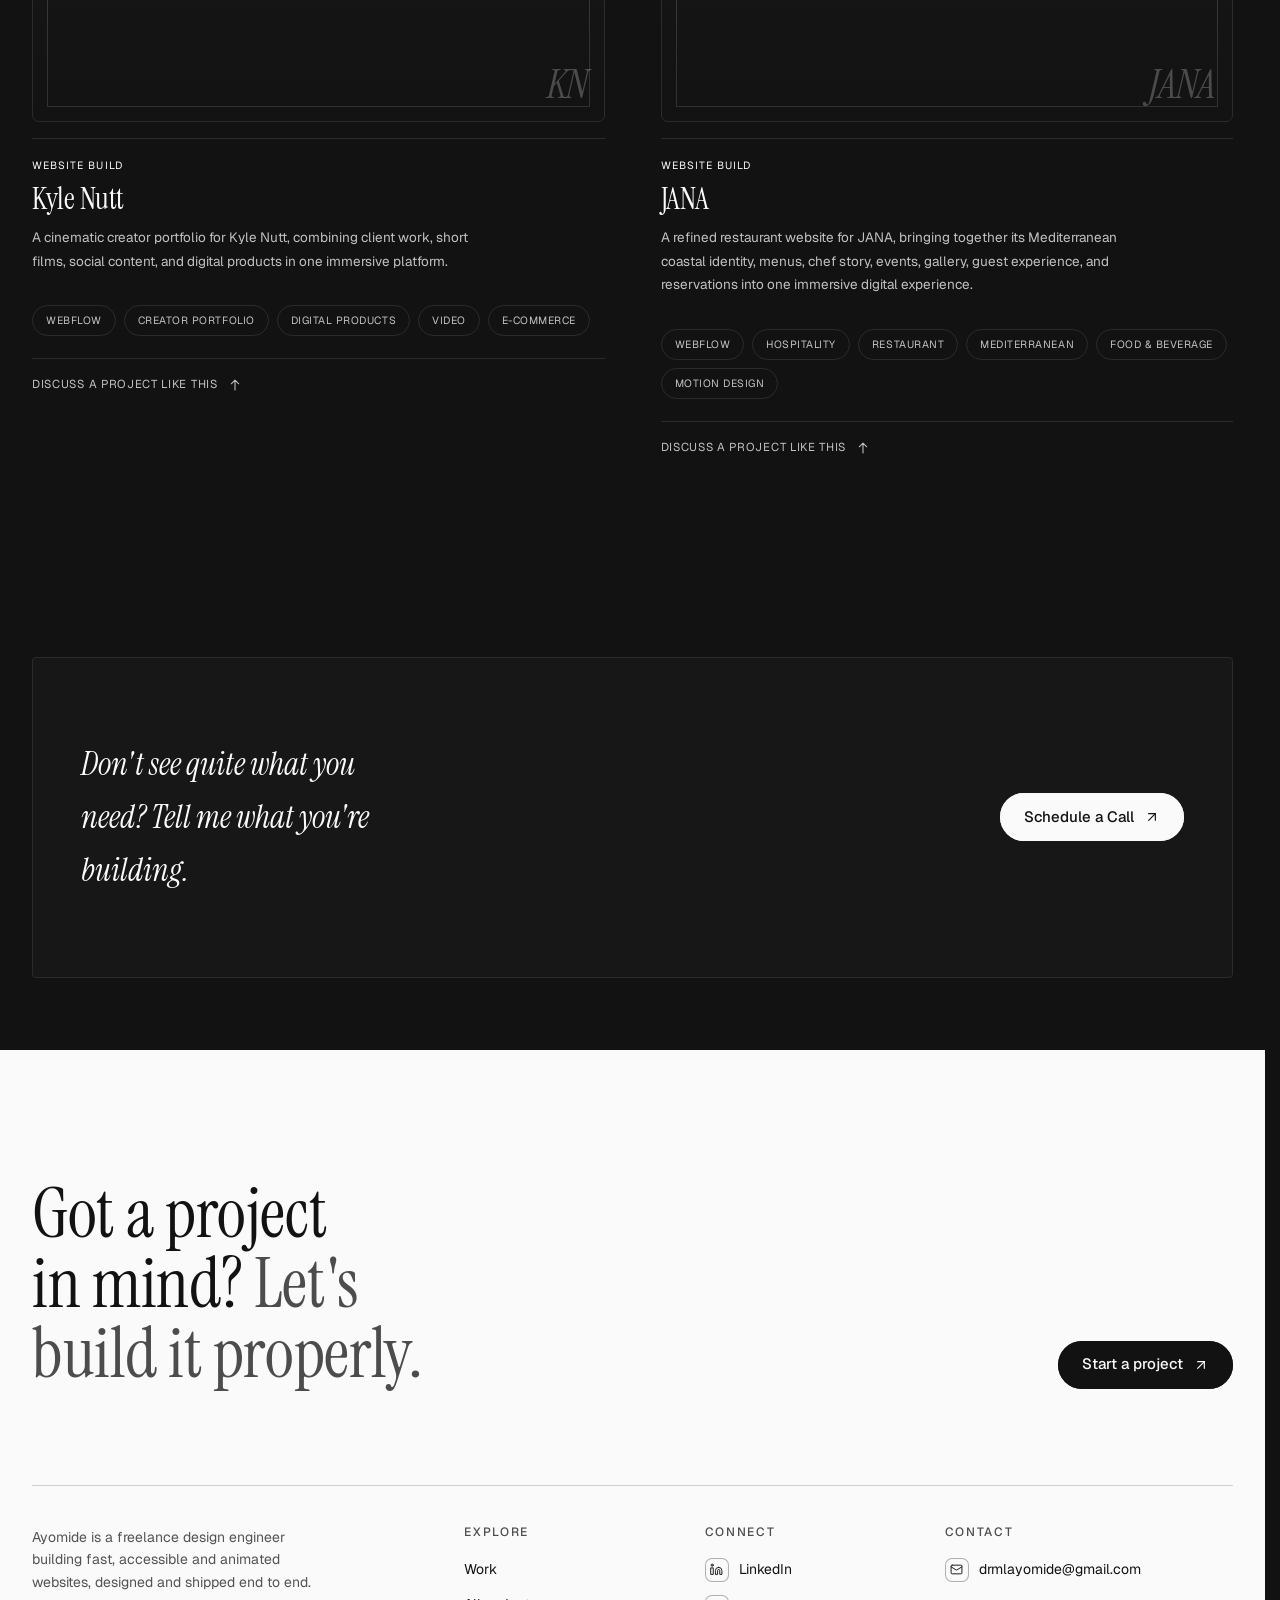
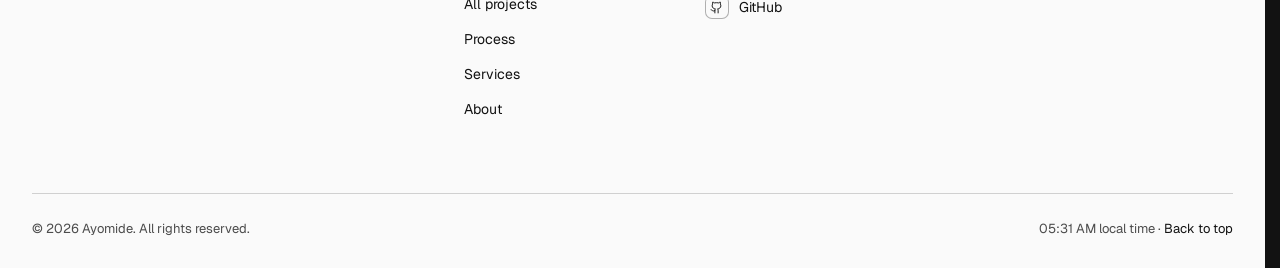
==== commit 961e0274: "Correct reference interactions and restore project rail" ====
--- a/static-site/projects/index.html
+++ b/static-site/projects/index.html
@@ -527,7 +527,7 @@
 <link rel="stylesheet" href="/site-refinements.css">
 </head>
 <body>
-<div id="site-loader" aria-hidden="true"><div class="loader-content"><span class="loader-command"><b aria-hidden="true">&gt;</b><span id="loader-line">cd /hello</span></span><span id="loader-greeting">hello</span><span class="loader-count" id="loader-count" aria-hidden="true">00</span><span class="loader-track" aria-hidden="true"><i></i></span></div></div>
+<div id="site-loader"><div class="loader-content"><span class="loader-command"><b aria-hidden="true">&gt;</b><span id="loader-line">cd /hello</span></span><span id="loader-greeting">hello</span><span class="loader-count" id="loader-count" aria-hidden="true">00</span><span class="loader-track" aria-hidden="true"><i></i></span><button class="loader-skip" id="loader-skip" type="button">Skip intro <span aria-hidden="true">↗</span></button></div></div>
 <script>(function(){var root=document.documentElement;if(!root.classList.contains('route-enter'))return;var p=location.pathname.replace(/\/+$/,'');if(p.indexOf('/work/')===0)p='/work';var line=document.getElementById('loader-line'),greeting=document.getElementById('loader-greeting');if(line)line.textContent='cd '+(p||'/home');if(greeting)greeting.hidden=true})();</script>
 
 <svg width="0" height="0" style="position:absolute" aria-hidden="true"><defs>
@@ -864,7 +864,7 @@
   <div class="fgrid">
     <p>Ayomide is a freelance design engineer building fast, accessible and animated websites, designed and shipped end to end.</p>
     <nav aria-label="Footer"><h3>Explore</h3><ul><li><a href="/#work">Work</a></li><li><a href="/projects">All projects</a></li><li><a href="/#process">Process</a></li><li><a href="/#services">Services</a></li><li><a href="/#about">About</a></li></ul></nav>
-    <div><h3>Connect</h3><ul><li><a class="hb" href="https://linkedin.com/in/ayomide-daramola-363a54434"><span class="bi bi-li"><svg class="ic" aria-hidden="true"><use href="#i-linkedin"/></svg></span>LinkedIn</a></li><li><a class="hb" href="https://github.com/AyDevguy"><span class="bi bi-gh"><svg class="ic" aria-hidden="true"><use href="#i-github"/></svg></span>GitHub</a></li></ul></div>
+    <div><h3>Connect</h3><ul><li><a class="hb" data-scramble href="https://linkedin.com/in/ayomide-daramola-363a54434" aria-label="LinkedIn"><span class="bi bi-li"><svg class="ic" aria-hidden="true"><use href="#i-linkedin"/></svg></span><span class="scramble-text" aria-hidden="true">LinkedIn</span></a></li><li><a class="hb" href="https://github.com/AyDevguy"><span class="bi bi-gh"><svg class="ic" aria-hidden="true"><use href="#i-github"/></svg></span>GitHub</a></li></ul></div>
     <div><h3>Contact</h3><ul><li><a class="hb" href="mailto:drmlayomide@gmail.com"><span class="bi bi-ml"><svg class="ic" aria-hidden="true"><use href="#i-mail"/></svg></span>drmlayomide@gmail.com</a></li></ul></div>
   </div>
   <div class="foot"><span>&copy; <span id="yr">2026</span> Ayomide. All rights reserved.</span><span><span id="clock"></span> &middot; <a href="#top">Back to top</a></span></div>
@@ -1560,7 +1560,7 @@
 /* Keep menu links readable against the dark navigation sheet on hover and keyboard focus. */
 #menu .sheet .ml a:not(.btn):not(.pill):not(.totop):hover,#menu .sheet .ml a:not(.btn):not(.pill):not(.totop):focus-visible,#menu .sheet .mm:not(.btn):not(.pill):not(.totop):hover,#menu .sheet .mm:not(.btn):not(.pill):not(.totop):focus-visible{color:var(--bg)!important;opacity:1!important;text-decoration:none!important;transform:translateX(8px)!important;text-shadow:none!important}
 </style>
-<script>(function(){var root=document.documentElement;if(!root.classList.contains('preloading'))return;var begin=performance.now(),g=document.getElementById('loader-greeting'),count=document.getElementById('loader-count'),words=['hello','hola','bonjour','olá','ciao','hallo','नमस्ते','こんにちは','你好','مرحبا'],n=0,cycle=setInterval(function(){if(n%4===0&&g){g.classList.remove('word-in');void g.offsetWidth;g.textContent=words[(n/4)%words.length];g.classList.add('word-in')}if(count)count.textContent=String(Math.min(99,Math.round((performance.now()-begin)/22))).padStart(2,'0');n++},70);var visible=[].slice.call(document.images).filter(function(i){var r=i.getBoundingClientRect();return r.width&&r.height&&r.top<innerHeight&&r.bottom>0});var assets=Promise.all([document.fonts&&document.fonts.ready||Promise.resolve()].concat(visible.map(function(i){if(i.complete&&i.naturalWidth)return i.decode?i.decode().catch(function(){}):Promise.resolve();return new Promise(function(ok){i.addEventListener('load',ok,{once:true});i.addEventListener('error',ok,{once:true})})})));var cap=new Promise(function(ok){setTimeout(ok,1500)});Promise.race([assets,cap]).then(function(){setTimeout(function(){clearInterval(cycle);root.classList.add('loader-leave');var done=function(){root.classList.remove('preloading','loader-leave')};if(window.__siteCurtain)window.__siteCurtain(0,-110,done);else{var l=document.getElementById('site-loader');if(l&&l.animate){var a=l.animate([{transform:'translate3d(0,0%,0)'},{transform:'translate3d(0,-110%,0)'}],{duration:960,easing:'cubic-bezier(.65,0,.35,1)',fill:'forwards'});a.onfinish=function(){a.cancel();done()}}else done()}},Math.max(0,2200-(performance.now()-begin)))})})();</script>
+<script>(function(){var root=document.documentElement;if(!root.classList.contains('preloading'))return;var begin=performance.now(),g=document.getElementById('loader-greeting'),count=document.getElementById('loader-count'),skip=document.getElementById('loader-skip'),words=['hello','hola','bonjour','olá','ciao','hallo','नमस्ते','こんにちは','你好','مرحبا'],n=0,finished=false;var cycle=setInterval(function(){if(n%4===0&&g){g.classList.remove('word-in');void g.offsetWidth;g.textContent=words[(n/4)%words.length];g.classList.add('word-in')}if(count)count.textContent=String(Math.min(99,Math.round((performance.now()-begin)/22))).padStart(2,'0');n++},70);function finish(){if(finished)return;finished=true;clearInterval(cycle);if(skip)skip.disabled=true;root.classList.add('loader-leave');var done=function(){root.classList.remove('preloading','loader-leave')};if(window.__siteCurtain)window.__siteCurtain(0,-110,done);else{var l=document.getElementById('site-loader');if(l&&l.animate){var a=l.animate([{transform:'translate3d(0,0%,0)'},{transform:'translate3d(0,-110%,0)'}],{duration:960,easing:'cubic-bezier(.65,0,.35,1)',fill:'forwards'});a.onfinish=function(){a.cancel();done()}}else done()}}if(skip)skip.addEventListener('click',finish);var visible=[].slice.call(document.images).filter(function(i){var r=i.getBoundingClientRect();return r.width&&r.height&&r.top<innerHeight&&r.bottom>0});var assets=Promise.all([document.fonts&&document.fonts.ready||Promise.resolve()].concat(visible.map(function(i){if(i.complete&&i.naturalWidth)return i.decode?i.decode().catch(function(){}):Promise.resolve();return new Promise(function(ok){i.addEventListener('load',ok,{once:true});i.addEventListener('error',ok,{once:true})})})));var cap=new Promise(function(ok){setTimeout(ok,1500)});Promise.race([assets,cap]).then(function(){setTimeout(finish,Math.max(0,2200-(performance.now()-begin)))})})();</script>
 <script src="/site-interactions.js" defer></script>
 </body>
 </html>
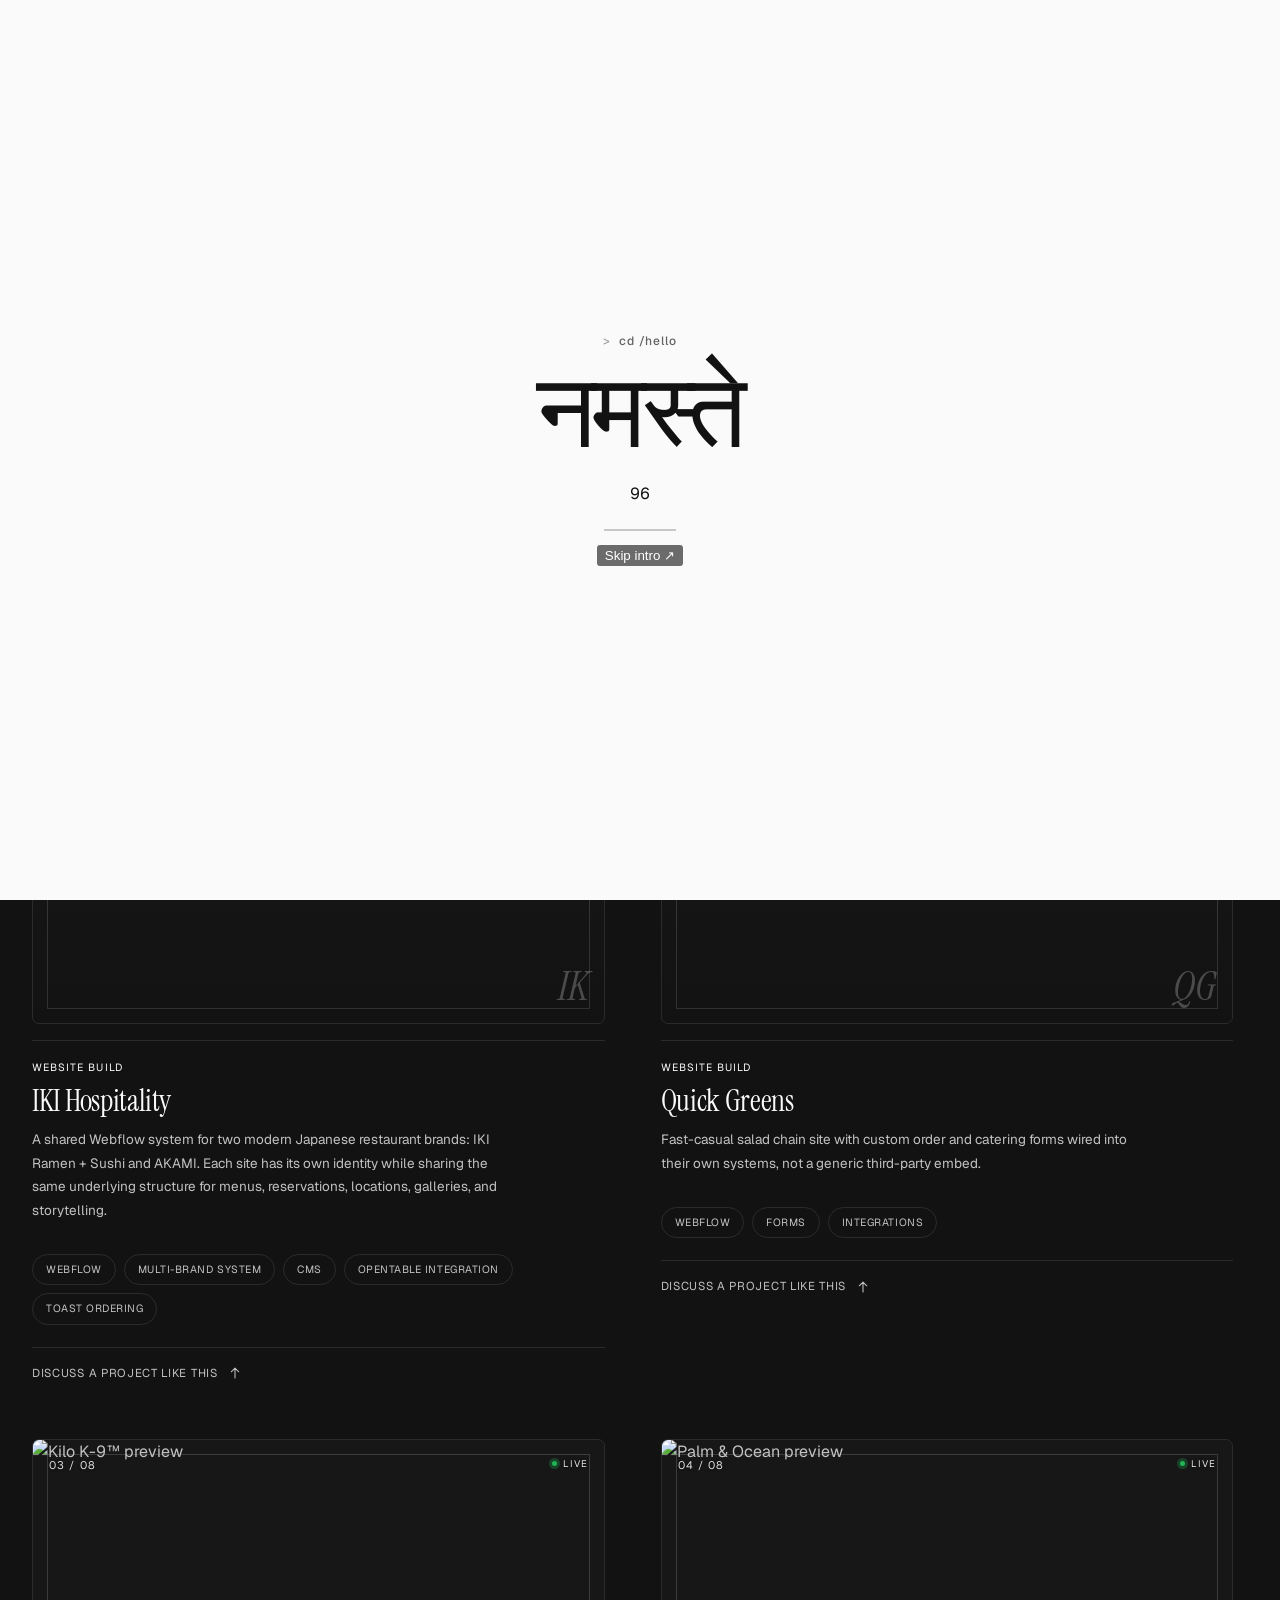
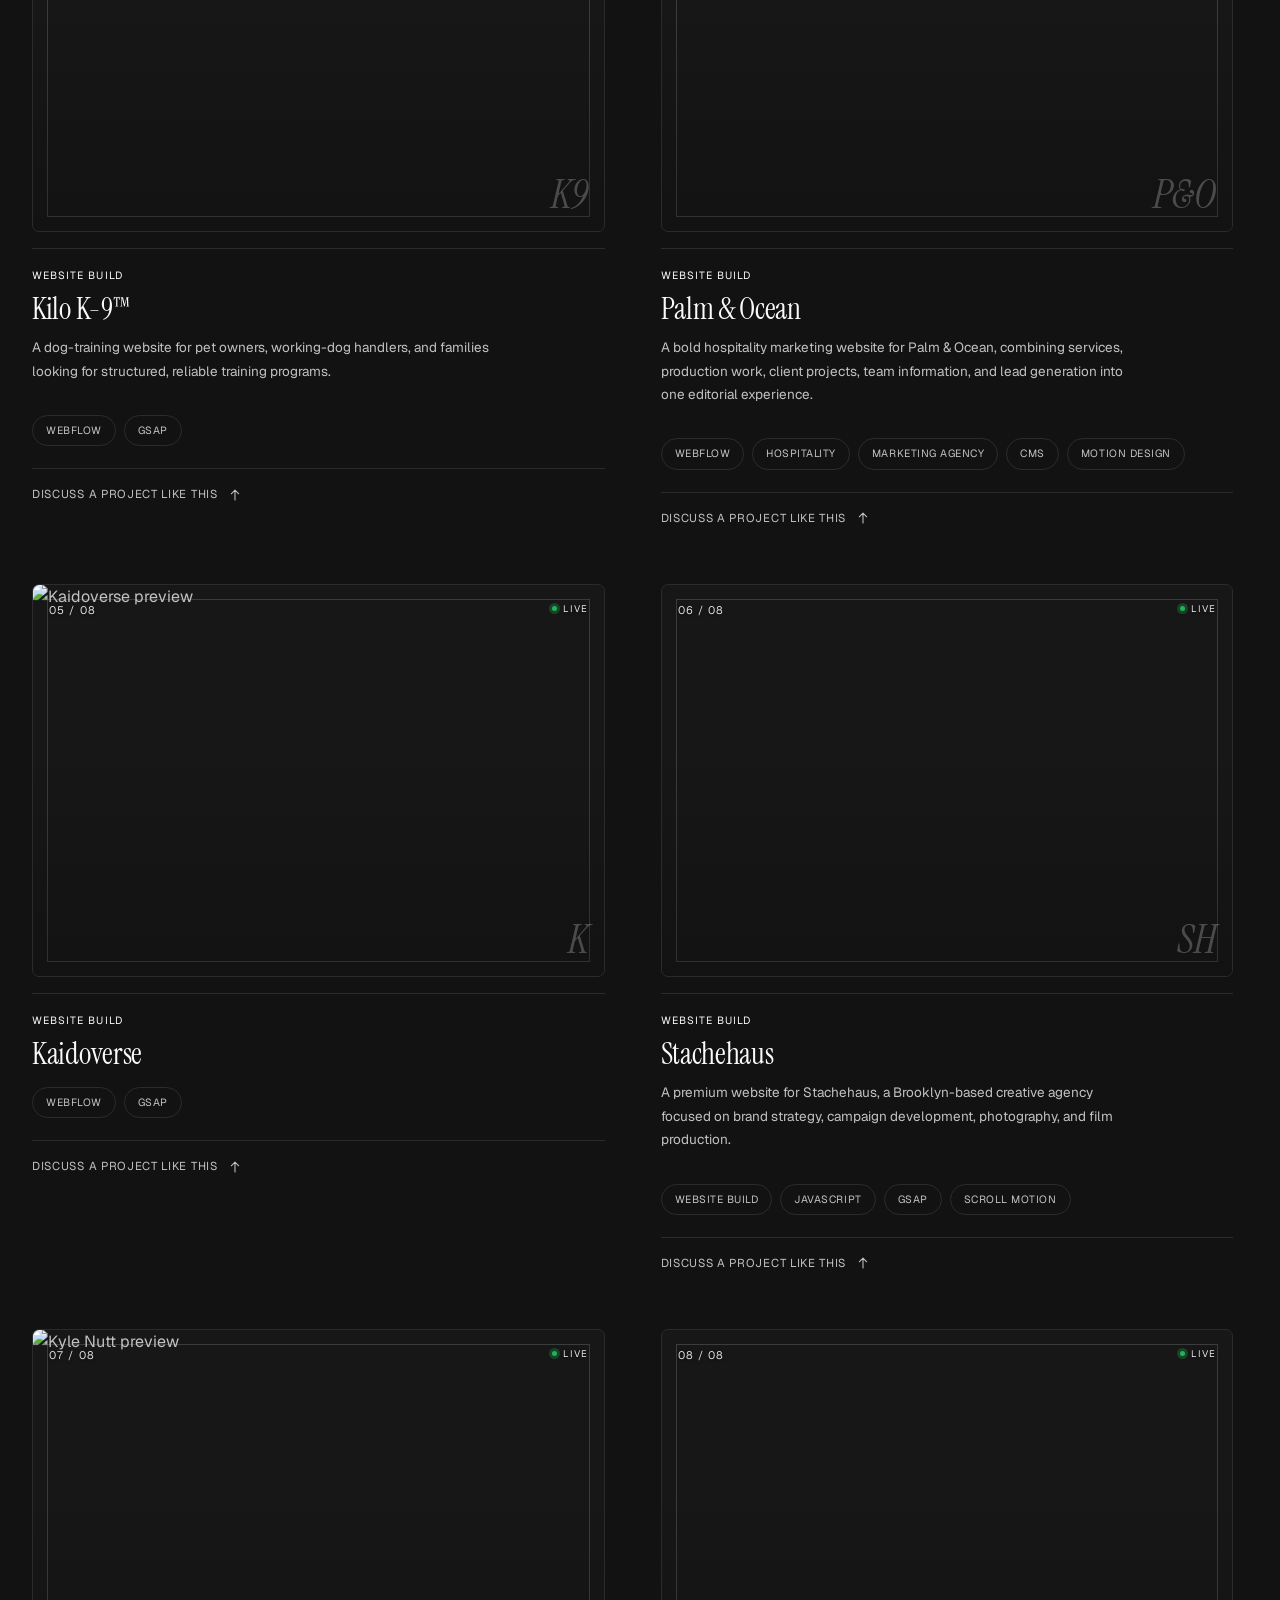
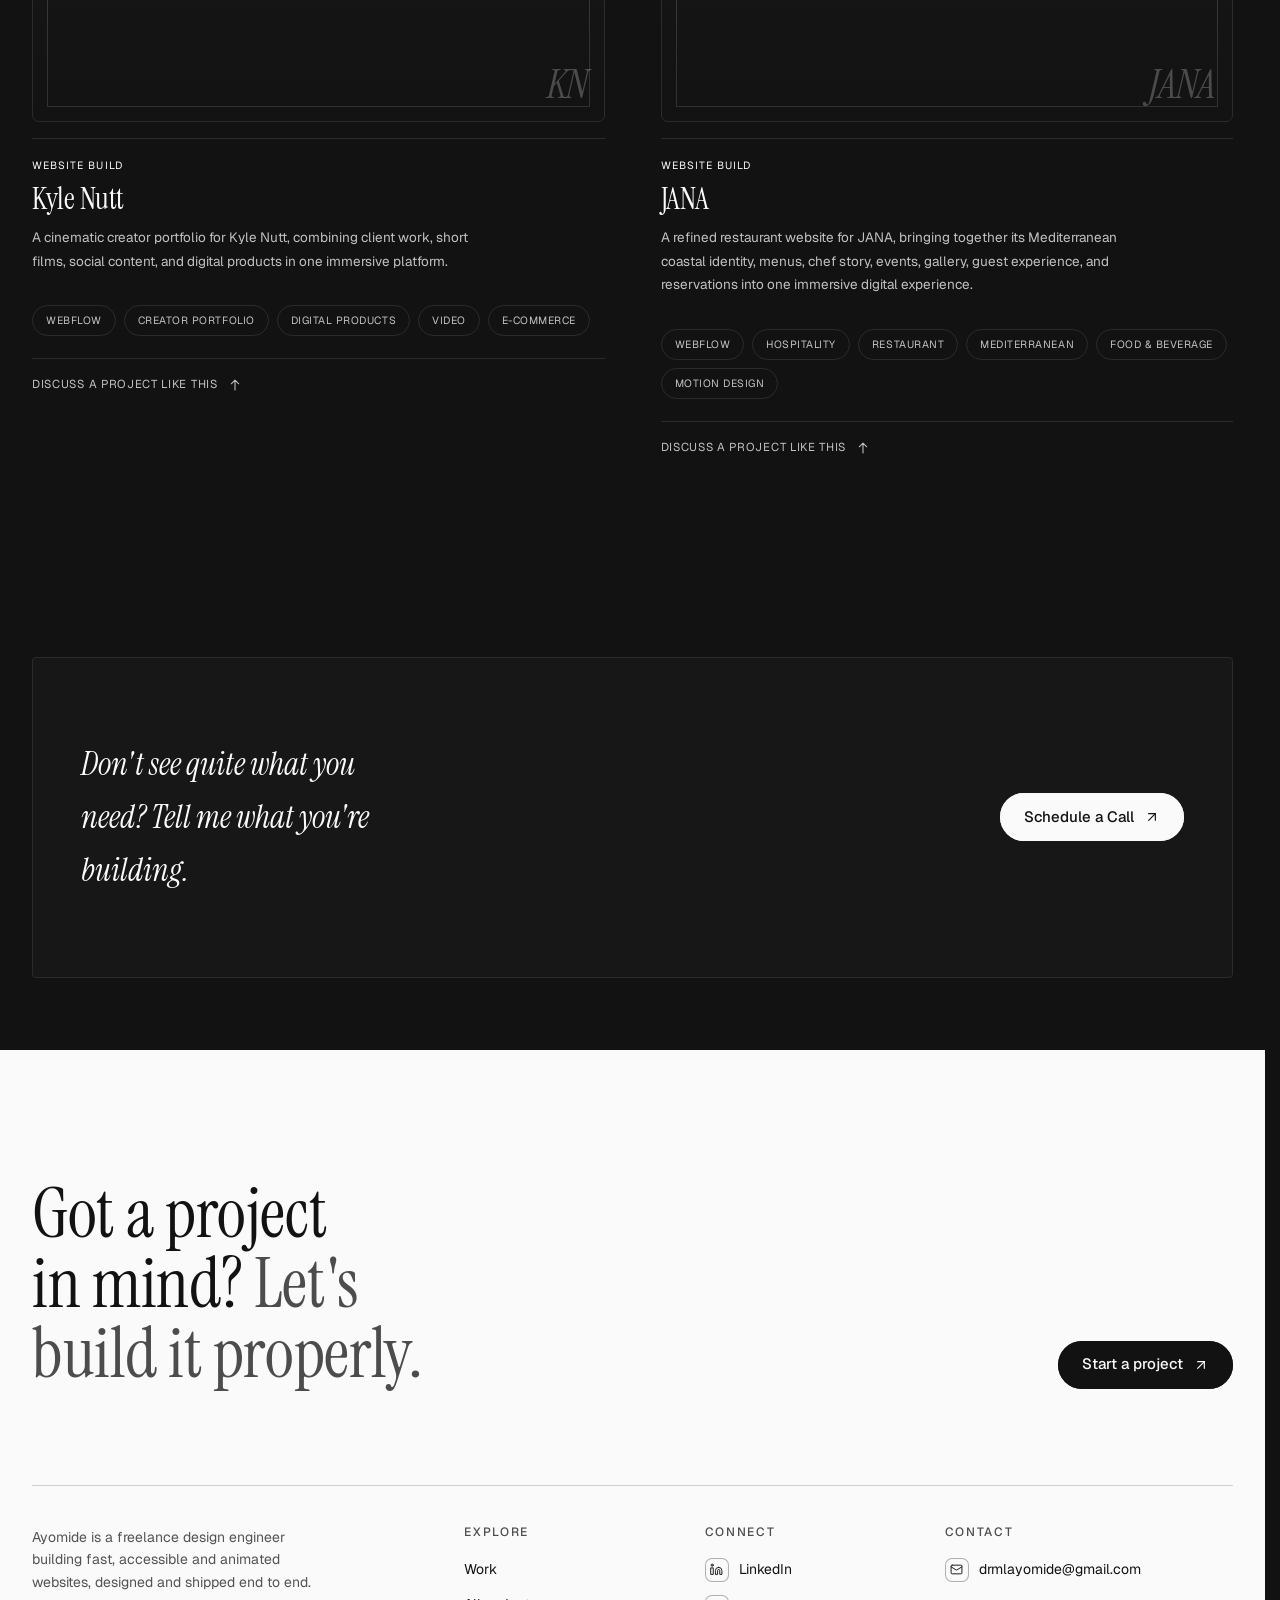
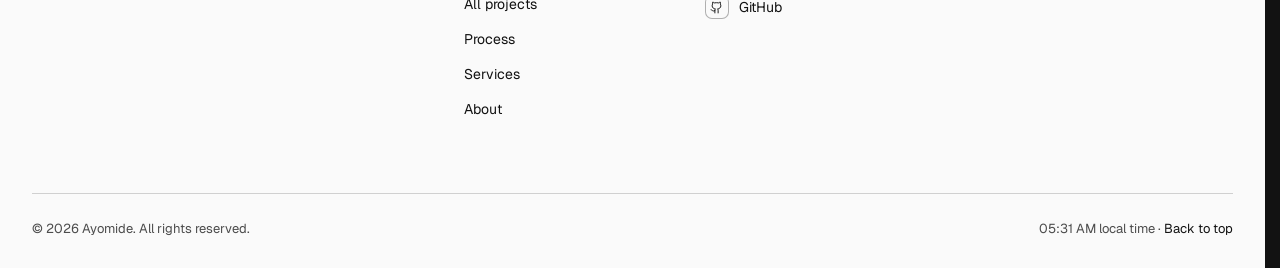
==== commit bf5237a4: "Polish navigation menu and activity indicator" ====
--- a/static-site/projects/index.html
+++ b/static-site/projects/index.html
@@ -566,7 +566,7 @@
 </defs></svg>
 <div class="bar" id="bar"><div class="wrap">
   <a class="brand" href="/" aria-label="Ayomide, home"><span class="mark"><svg class="ic" style="stroke-width:2.6" aria-hidden="true"><use href="#i-chev"/></svg></span><span class="wm"><i>Ay</i><b>/</b><span class="wm-dev">DEV</span></span></a>
-  <div class="nav-context" id="navContext" aria-live="polite"></div>
+  <div class="nav-context" id="navContext" role="button" tabindex="0" aria-label="Lagos local time and current activity" aria-expanded="false" aria-controls="navMood" aria-describedby="navMood"><span class="live" aria-hidden="true"></span><span class="nc-city">LAGOS</span><span class="nc-sep" aria-hidden="true">·</span><time class="nc-time" id="navTime" aria-live="off">--:--</time><span class="nc-zone">WAT</span><span class="nc-popup" id="navMood" role="tooltip" aria-hidden="true"><span class="nc-popup-label">Currently, AyDev is</span><strong class="nc-activity">Working on client projects</strong><span class="nc-popup-foot"><span class="nc-activity-note">Designing and building for the web.</span><time class="nc-range"></time></span></span></div>
   <div class="acts"><button class="pill tgl" id="theme" type="button" aria-label="Switch color mode" role="switch" aria-checked="false"><span class="tg-dot" aria-hidden="true"></span><svg class="ic tg-i tg-sun" aria-hidden="true"><use href="#i-sun"/></svg><svg class="ic tg-i tg-moon" aria-hidden="true"><use href="#i-moon"/></svg></button><button class="pill on" id="menubtn" type="button" aria-label="Open menu" aria-expanded="false" aria-controls="menu"><svg class="ic" aria-hidden="true"><use href="#i-menu"/></svg><span>Menu</span></button></div>
 </div></div>
 
@@ -575,13 +575,13 @@
   <div class="sheet" role="dialog" aria-modal="true" aria-label="Menu">
     <span class="mghost" aria-hidden="true"><svg class="ic"><use href="#i-menu"/></svg><span>Menu</span></span><div class="mh"><div class="acts"><button class="pill tgl" id="theme2" type="button" aria-label="Switch color mode" role="switch" aria-checked="false"><span class="tg-dot" aria-hidden="true"></span><svg class="ic tg-i tg-sun" aria-hidden="true"><use href="#i-sun"/></svg><svg class="ic tg-i tg-moon" aria-hidden="true"><use href="#i-moon"/></svg></button><button class="pill" id="mclose" type="button" aria-label="Close menu"><svg class="ic" aria-hidden="true"><use href="#i-x"/></svg><span>Close</span></button></div></div>
     <p class="meta lab">Navigate</p>
-    <nav class="ml" aria-label="Menu">
-      <a href="/" style="--i:0">Home</a><a href="/#work" style="--i:1">Work</a><a href="/projects" class="cur" style="--i:2">All projects</a><a href="/#process" style="--i:3">Process</a><a href="/#services" style="--i:4">Services</a><a href="/#about" style="--i:5">About</a>
+    <nav class="ml" aria-label="Menu" style="--count:6">
+      <a href="/" style="--i:0"><span class="nav-label-clip"><span class="nav-label" data-nav-scramble>Home</span></span></a><a href="/#work" style="--i:1"><span class="nav-label-clip"><span class="nav-label" data-nav-scramble>Work</span></span></a><a href="/projects" class="cur" style="--i:2"><span class="nav-label-clip"><span class="nav-label" data-nav-scramble>All projects</span></span></a><a href="/#process" style="--i:3"><span class="nav-label-clip"><span class="nav-label" data-nav-scramble>Process</span></span></a><a href="/#services" style="--i:4"><span class="nav-label-clip"><span class="nav-label" data-nav-scramble>Services</span></span></a><a href="/#about" style="--i:5"><span class="nav-label-clip"><span class="nav-label" data-nav-scramble>About</span></span></a>
     </nav>
     <div class="mr">
       <div class="mctx-wrap"><p class="meta lab">Local time</p><div class="mctx" id="menuContext"></div></div>
       <div><p class="meta lab">Start a project</p><a class="mm" href="mailto:drmlayomide@gmail.com"><span>drmlayomide@gmail.com</span><span class="circ"><svg class="ic" aria-hidden="true"><use href="#i-up"/></svg></span></a></div>
-      <div><p class="meta lab">Elsewhere</p><div class="soc"><a href="https://github.com/AyDevguy" aria-label="GitHub"><svg class="ic" aria-hidden="true"><use href="#i-github"/></svg></a><a class="soc-linkedin" data-scramble href="https://linkedin.com/in/ayomide-daramola-363a54434" aria-label="LinkedIn"><svg class="ic" aria-hidden="true"><use href="#i-linkedin"/></svg><span class="scramble-text" aria-hidden="true">LinkedIn</span></a><a href="mailto:drmlayomide@gmail.com" aria-label="Email"><svg class="ic" aria-hidden="true"><use href="#i-mail"/></svg></a></div></div>
+      <div><p class="meta lab">Elsewhere</p><div class="soc"><a href="https://github.com/AyDevguy" aria-label="GitHub"><svg class="ic" aria-hidden="true"><use href="#i-github"/></svg></a><a href="https://linkedin.com/in/ayomide-daramola-363a54434" aria-label="LinkedIn"><svg class="ic" aria-hidden="true"><use href="#i-linkedin"/></svg></a><a href="mailto:drmlayomide@gmail.com" aria-label="Email"><svg class="ic" aria-hidden="true"><use href="#i-mail"/></svg></a></div></div>
     </div>
   </div>
 </div>
@@ -864,7 +864,7 @@
   <div class="fgrid">
     <p>Ayomide is a freelance design engineer building fast, accessible and animated websites, designed and shipped end to end.</p>
     <nav aria-label="Footer"><h3>Explore</h3><ul><li><a href="/#work">Work</a></li><li><a href="/projects">All projects</a></li><li><a href="/#process">Process</a></li><li><a href="/#services">Services</a></li><li><a href="/#about">About</a></li></ul></nav>
-    <div><h3>Connect</h3><ul><li><a class="hb" data-scramble href="https://linkedin.com/in/ayomide-daramola-363a54434" aria-label="LinkedIn"><span class="bi bi-li"><svg class="ic" aria-hidden="true"><use href="#i-linkedin"/></svg></span><span class="scramble-text" aria-hidden="true">LinkedIn</span></a></li><li><a class="hb" href="https://github.com/AyDevguy"><span class="bi bi-gh"><svg class="ic" aria-hidden="true"><use href="#i-github"/></svg></span>GitHub</a></li></ul></div>
+    <div><h3>Connect</h3><ul><li><a class="hb" href="https://linkedin.com/in/ayomide-daramola-363a54434"><span class="bi bi-li"><svg class="ic" aria-hidden="true"><use href="#i-linkedin"/></svg></span>LinkedIn</a></li><li><a class="hb" href="https://github.com/AyDevguy"><span class="bi bi-gh"><svg class="ic" aria-hidden="true"><use href="#i-github"/></svg></span>GitHub</a></li></ul></div>
     <div><h3>Contact</h3><ul><li><a class="hb" href="mailto:drmlayomide@gmail.com"><span class="bi bi-ml"><svg class="ic" aria-hidden="true"><use href="#i-mail"/></svg></span>drmlayomide@gmail.com</a></li></ul></div>
   </div>
   <div class="foot"><span>&copy; <span id="yr">2026</span> Ayomide. All rights reserved.</span><span><span id="clock"></span> &middot; <a href="#top">Back to top</a></span></div>
@@ -1167,8 +1167,37 @@
 (function(){
   var D=document,root=D.documentElement,$=function(i){return D.getElementById(i)};
   var reduce=matchMedia('(prefers-reduced-motion: reduce)').matches;
-  function updateNavContext(){var el=$('navContext');if(!el)return;var tz=Intl.DateTimeFormat().resolvedOptions().timeZone||'Local';var city=(tz.split('/').pop()||'Local').replace(/_/g,' ');var time=new Intl.DateTimeFormat([], {hour:'2-digit',minute:'2-digit'}).format(new Date());if(!el.querySelector('.live')){el.innerHTML='<span class="live" aria-hidden="true"></span><span class="nc-t"></span>'}el.querySelector('.nc-t').textContent=city+' · '+time;var mx=$('menuContext');if(mx){if(!mx.querySelector('.live'))mx.innerHTML='<span class="live" aria-hidden="true"></span><span class="nc-t"></span>';mx.querySelector('.nc-t').textContent=city+' · '+time}}
+  var lagosClock=new Intl.DateTimeFormat('en-GB',{timeZone:'Africa/Lagos',hour:'2-digit',minute:'2-digit',hourCycle:'h23'});
+  var lagosSchedule=[
+    {from:0,to:8,title:'Asleep',note:'Recharging before a new day.',range:'00:00–08:00 WAT'},
+    {from:8,to:9,title:'At the gym',note:'Getting a little movement in.',range:'08:00–09:00 WAT'},
+    {from:9,to:13,title:'Working on client projects',note:'Designing and building for the web.',range:'09:00–13:00 WAT'},
+    {from:13,to:15,title:'Playing video games',note:'Taking a well-earned play break.',range:'13:00–15:00 WAT'},
+    {from:15,to:19,title:'Back at work',note:'Finishing things up at the desk.',range:'15:00–19:00 WAT'},
+    {from:19,to:20,title:'Having dinner',note:'Taking a pause for dinner.',range:'19:00–20:00 WAT'},
+    {from:20,to:22,title:'Exploring ideas',note:'Trying ideas and refining details.',range:'20:00–22:00 WAT'},
+    {from:22,to:24,title:'Winding down',note:'Slowing down for the night.',range:'22:00–00:00 WAT'}
+  ];
+  function updateNavContext(){
+    var parts=lagosClock.formatToParts(new Date()),values={};parts.forEach(function(part){values[part.type]=part.value});
+    var hour=Number(values.hour||0),time=(values.hour||'00')+':'+(values.minute||'00'),slot=lagosSchedule[lagosSchedule.length-1];
+    for(var i=0;i<lagosSchedule.length;i++){if(hour>=lagosSchedule[i].from&&hour<lagosSchedule[i].to){slot=lagosSchedule[i];break}}
+    var el=$('navContext');
+    if(el){var timeEl=$('navTime'),title=el.querySelector('.nc-activity'),note=el.querySelector('.nc-activity-note'),range=el.querySelector('.nc-range');if(timeEl)timeEl.textContent=time;if(title)title.textContent=slot.title;if(note)note.textContent=slot.note;if(range)range.textContent=slot.range;el.setAttribute('aria-label','Lagos time '+time+' WAT. Currently, AyDev is '+slot.title+'. Activate for details.')}
+    var mx=$('menuContext');if(mx){if(!mx.querySelector('.live'))mx.innerHTML='<span class="live" aria-hidden="true"></span><span class="nc-t"></span>';mx.querySelector('.nc-t').textContent='LAGOS · '+time.slice(0,5)+' WAT'}
+  }
   updateNavContext();setInterval(updateNavContext,30000);
+  (function bindNavMood(){var el=$('navContext'),popup=$('navMood');if(!el||!popup)return;
+    function show(){el.classList.add('is-open');el.setAttribute('aria-expanded','true');popup.setAttribute('aria-hidden','false')}
+    function hide(){el.classList.remove('is-open');el.setAttribute('aria-expanded','false');popup.setAttribute('aria-hidden','true')}
+    el.addEventListener('pointerenter',function(e){if(e.pointerType!=='touch')show()});
+    el.addEventListener('pointerleave',function(){if(!el.contains(document.activeElement))hide()});
+    el.addEventListener('focusin',show);
+    el.addEventListener('focusout',function(e){if(!el.contains(e.relatedTarget))hide()});
+    el.addEventListener('click',function(e){if(e.detail===0)return;if(matchMedia('(hover: none)').matches){if(el.classList.contains('is-open'))hide();else show()}else show()});
+    el.addEventListener('keydown',function(e){if(e.key==='Enter'||e.key===' '){e.preventDefault();if(el.classList.contains('is-open'))hide();else show()}else if(e.key==='Escape'){hide();el.blur()}});
+    document.addEventListener('pointerdown',function(e){if(!el.contains(e.target))hide()});
+  })();
   function syncTg(){var d=root.getAttribute('data-theme')==='dark';['theme','theme2'].forEach(function(i){var e=$(i);if(e)e.setAttribute('aria-checked',d?'true':'false')})}syncTg();new MutationObserver(syncTg).observe(root,{attributes:true,attributeFilter:['data-theme']});
   $('theme').onclick=function(){var th=root.getAttribute('data-theme'),d=th==='dark'||(th!=='light'&&matchMedia('(prefers-color-scheme: dark)').matches),n=d?'light':'dark';root.setAttribute('data-theme',n);try{localStorage.setItem('theme',n)}catch(e){}};
   var rm=matchMedia('(prefers-reduced-motion:reduce)').matches;
@@ -1558,7 +1587,7 @@
 @media(max-width:700px){.totop{width:52px!important;min-width:52px!important;height:52px!important}}
 
 /* Keep menu links readable against the dark navigation sheet on hover and keyboard focus. */
-#menu .sheet .ml a:not(.btn):not(.pill):not(.totop):hover,#menu .sheet .ml a:not(.btn):not(.pill):not(.totop):focus-visible,#menu .sheet .mm:not(.btn):not(.pill):not(.totop):hover,#menu .sheet .mm:not(.btn):not(.pill):not(.totop):focus-visible{color:var(--bg)!important;opacity:1!important;text-decoration:none!important;transform:translateX(8px)!important;text-shadow:none!important}
+#menu .sheet .ml a:not(.btn):not(.pill):not(.totop):hover,#menu .sheet .ml a:not(.btn):not(.pill):not(.totop):focus-visible,#menu .sheet .mm:not(.btn):not(.pill):not(.totop):hover,#menu .sheet .mm:not(.btn):not(.pill):not(.totop):focus-visible{color:var(--bg)!important;opacity:1!important;text-decoration:none!important;transform:none!important;text-shadow:none!important}
 </style>
 <script>(function(){var root=document.documentElement;if(!root.classList.contains('preloading'))return;var begin=performance.now(),g=document.getElementById('loader-greeting'),count=document.getElementById('loader-count'),skip=document.getElementById('loader-skip'),words=['hello','hola','bonjour','olá','ciao','hallo','नमस्ते','こんにちは','你好','مرحبا'],n=0,finished=false;var cycle=setInterval(function(){if(n%4===0&&g){g.classList.remove('word-in');void g.offsetWidth;g.textContent=words[(n/4)%words.length];g.classList.add('word-in')}if(count)count.textContent=String(Math.min(99,Math.round((performance.now()-begin)/22))).padStart(2,'0');n++},70);function finish(){if(finished)return;finished=true;clearInterval(cycle);if(skip)skip.disabled=true;root.classList.add('loader-leave');var done=function(){root.classList.remove('preloading','loader-leave')};if(window.__siteCurtain)window.__siteCurtain(0,-110,done);else{var l=document.getElementById('site-loader');if(l&&l.animate){var a=l.animate([{transform:'translate3d(0,0%,0)'},{transform:'translate3d(0,-110%,0)'}],{duration:960,easing:'cubic-bezier(.65,0,.35,1)',fill:'forwards'});a.onfinish=function(){a.cancel();done()}}else done()}}if(skip)skip.addEventListener('click',finish);var visible=[].slice.call(document.images).filter(function(i){var r=i.getBoundingClientRect();return r.width&&r.height&&r.top<innerHeight&&r.bottom>0});var assets=Promise.all([document.fonts&&document.fonts.ready||Promise.resolve()].concat(visible.map(function(i){if(i.complete&&i.naturalWidth)return i.decode?i.decode().catch(function(){}):Promise.resolve();return new Promise(function(ok){i.addEventListener('load',ok,{once:true});i.addEventListener('error',ok,{once:true})})})));var cap=new Promise(function(ok){setTimeout(ok,1500)});Promise.race([assets,cap]).then(function(){setTimeout(finish,Math.max(0,2200-(performance.now()-begin)))})})();</script>
 <script src="/site-interactions.js" defer></script>
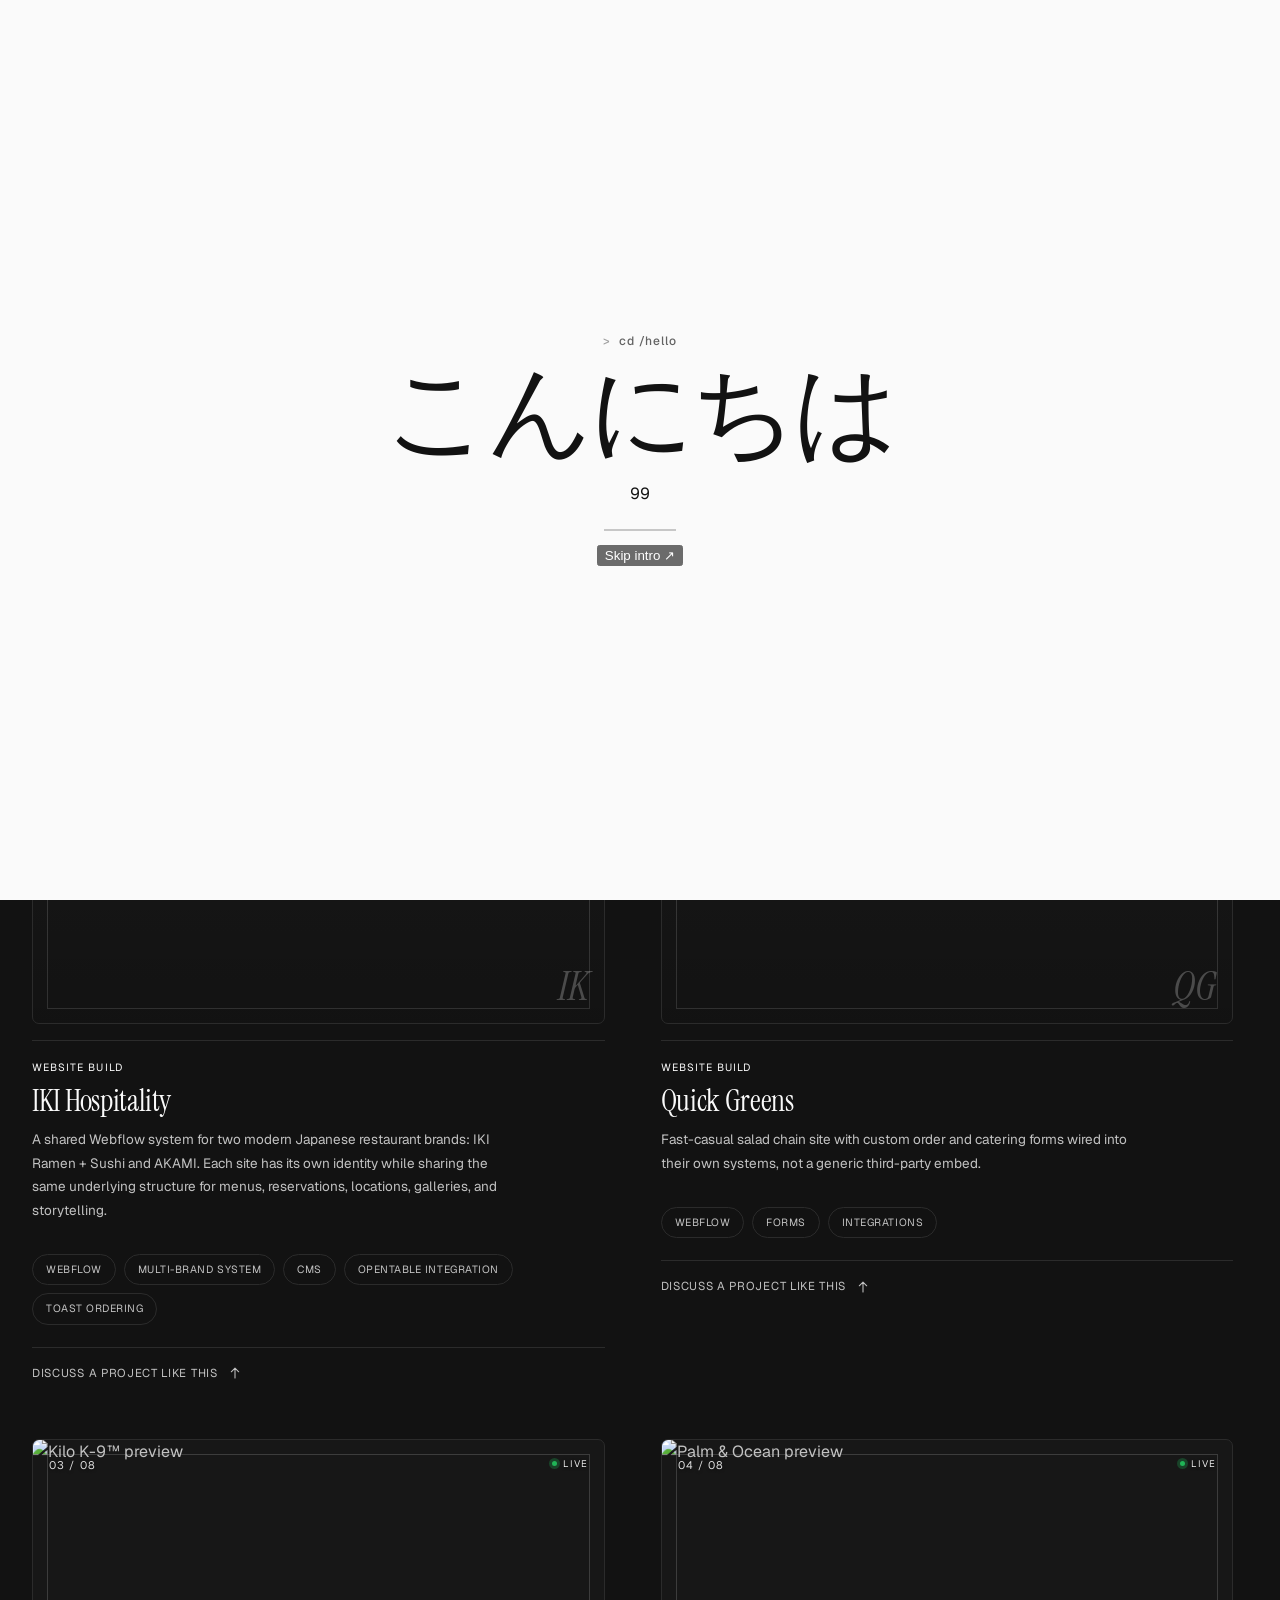
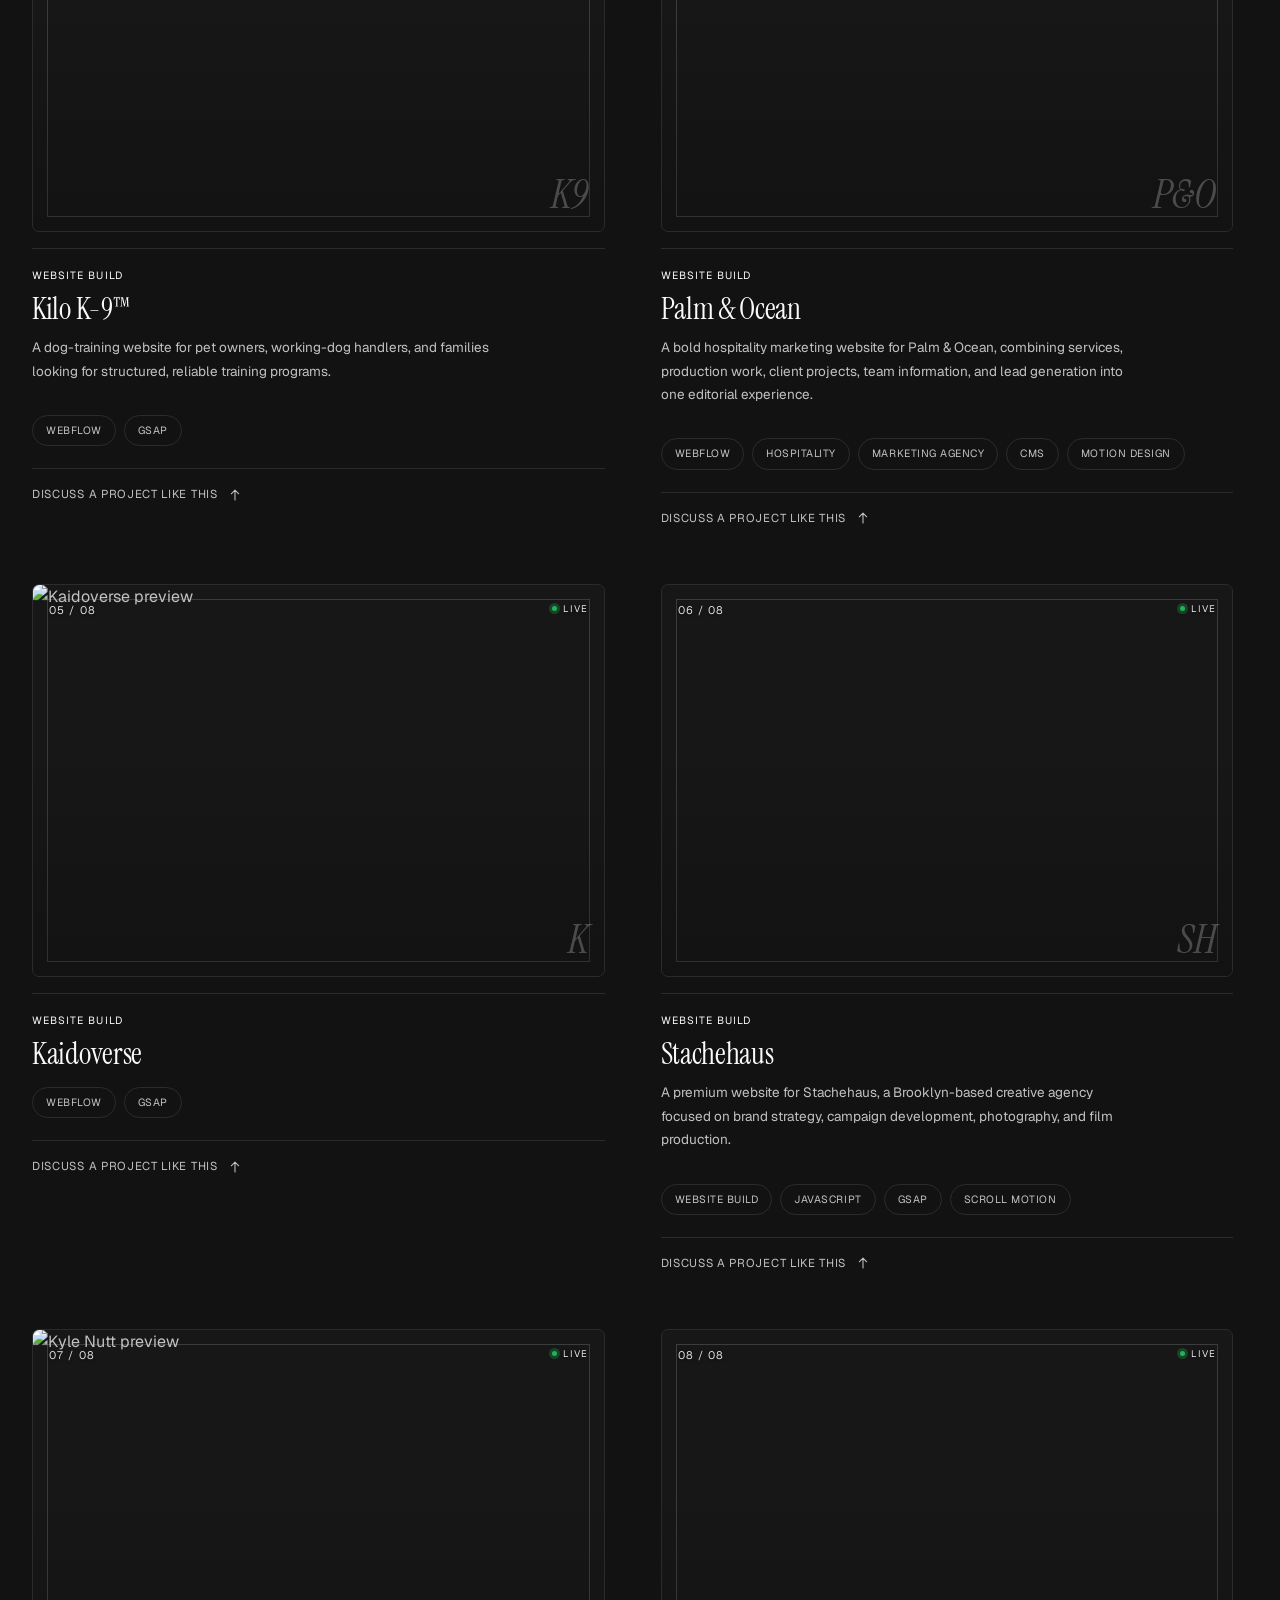
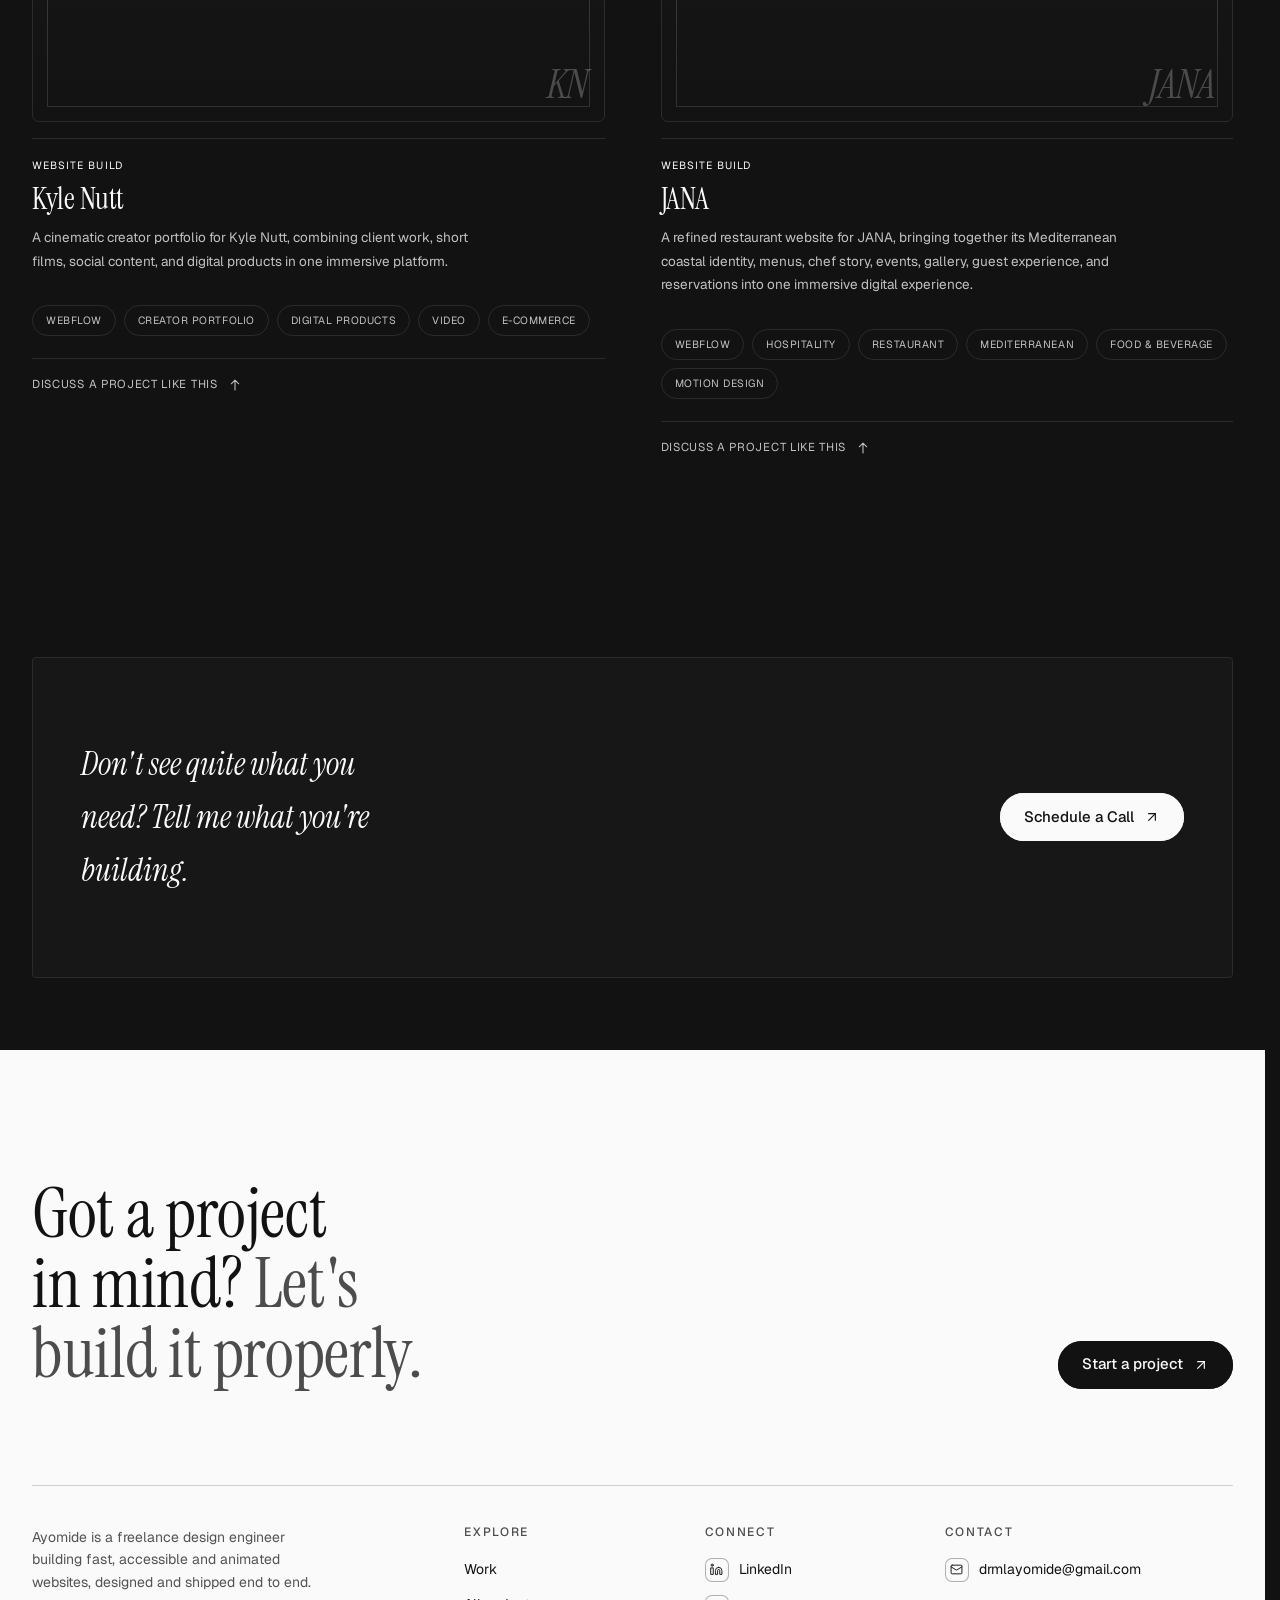
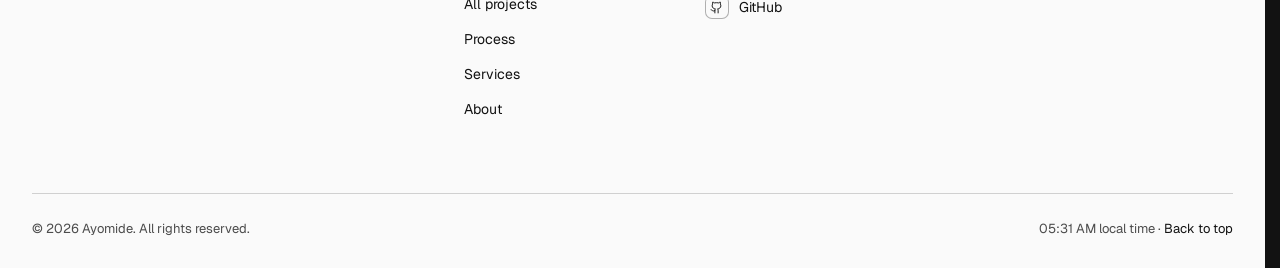
==== commit 04cefddd: "Refine navbar and synchronize hero entrances" ====
--- a/static-site/projects/index.html
+++ b/static-site/projects/index.html
@@ -78,9 +78,7 @@
 }
 .hero h1{font-size:clamp(2.75rem,6.2vw,5rem); letter-spacing: -0.005em; line-height: 1;}
 h1 .ln{display:block;overflow:hidden;padding-bottom:.08em}
-h1 .ln>span{display:block;animation:up .9s var(--ease) both}
-h1 .ln:nth-child(2)>span{animation-delay:.07s}
-h1 .ln:nth-child(3)>span{animation-delay:.14s}
+h1 .ln>span{display:block}
 h1 em{font-style:italic}
 @keyframes up{from{transform:translateY(105%)}to{transform:none}}
 .hero-copy{margin-top:32px;max-width:46ch}
@@ -576,7 +574,7 @@
     <span class="mghost" aria-hidden="true"><svg class="ic"><use href="#i-menu"/></svg><span>Menu</span></span><div class="mh"><div class="acts"><button class="pill tgl" id="theme2" type="button" aria-label="Switch color mode" role="switch" aria-checked="false"><span class="tg-dot" aria-hidden="true"></span><svg class="ic tg-i tg-sun" aria-hidden="true"><use href="#i-sun"/></svg><svg class="ic tg-i tg-moon" aria-hidden="true"><use href="#i-moon"/></svg></button><button class="pill" id="mclose" type="button" aria-label="Close menu"><svg class="ic" aria-hidden="true"><use href="#i-x"/></svg><span>Close</span></button></div></div>
     <p class="meta lab">Navigate</p>
     <nav class="ml" aria-label="Menu" style="--count:6">
-      <a href="/" style="--i:0"><span class="nav-label-clip"><span class="nav-label" data-nav-scramble>Home</span></span></a><a href="/#work" style="--i:1"><span class="nav-label-clip"><span class="nav-label" data-nav-scramble>Work</span></span></a><a href="/projects" class="cur" style="--i:2"><span class="nav-label-clip"><span class="nav-label" data-nav-scramble>All projects</span></span></a><a href="/#process" style="--i:3"><span class="nav-label-clip"><span class="nav-label" data-nav-scramble>Process</span></span></a><a href="/#services" style="--i:4"><span class="nav-label-clip"><span class="nav-label" data-nav-scramble>Services</span></span></a><a href="/#about" style="--i:5"><span class="nav-label-clip"><span class="nav-label" data-nav-scramble>About</span></span></a>
+      <a href="/" style="--i:0"><span class="nav-label-clip"><span class="nav-label">Home</span></span></a><a href="/#work" style="--i:1"><span class="nav-label-clip"><span class="nav-label">Work</span></span></a><a href="/projects" class="cur" style="--i:2"><span class="nav-label-clip"><span class="nav-label">All projects</span></span></a><a href="/#process" style="--i:3"><span class="nav-label-clip"><span class="nav-label">Process</span></span></a><a href="/#services" style="--i:4"><span class="nav-label-clip"><span class="nav-label">Services</span></span></a><a href="/#about" style="--i:5"><span class="nav-label-clip"><span class="nav-label">About</span></span></a>
     </nav>
     <div class="mr">
       <div class="mctx-wrap"><p class="meta lab">Local time</p><div class="mctx" id="menuContext"></div></div>
@@ -1301,6 +1299,9 @@
   'use strict';
   var D=document,root=D.documentElement,$=function(s,r){return(r||D).querySelector(s)},$$=function(s,r){return[].slice.call((r||D).querySelectorAll(s))};
   var reduce=matchMedia('(prefers-reduced-motion: reduce)').matches,arrived=false;
+  function waitForIntro(){if(!root.classList.contains('preloading')&&!root.classList.contains('route-enter'))return Promise.resolve();return new Promise(function(resolve){var done=false;function release(){if(done)return;done=true;D.removeEventListener('aydev:intro-complete',release);resolve()}D.addEventListener('aydev:intro-complete',release,{once:true});setTimeout(release,4500)})}
+  function waitForFonts(){return Promise.race([D.fonts?D.fonts.ready:Promise.resolve(),new Promise(function(resolve){setTimeout(resolve,900)})])}
+
   if(reduce){root.classList.remove('mpre');return}
   if(!window.gsap||!window.ScrollTrigger){initPageTransitions();root.classList.remove('mpre');return}
   gsap.registerPlugin(ScrollTrigger);
@@ -1354,7 +1355,7 @@
     gsap.set(words,{yPercent:112});gsap.set(h1,{opacity:1});gsap.set(rest,{opacity:0,y:22});
     if(cover){gsap.set(cover,{opacity:1});cvSet(plate,'b')}
     root.classList.remove('mpre');
-    Promise.race([D.fonts?D.fonts.ready:Promise.resolve(),new Promise(function(r){setTimeout(r,600)})]).then(function(){
+    Promise.all([waitForIntro(),waitForFonts()]).then(function(){
       var o=arrived?.45:0,tl=gsap.timeline({defaults:{ease:M.enter}});
       tl.to(words,{yPercent:0,duration:1.15,stagger:.06},o+.05)
         .to(rest,{opacity:1,y:0,duration:.9,stagger:.07,clearProps:'transform,opacity'},o+.4);
@@ -1459,7 +1460,7 @@
     if(root.classList.contains('route-enter')){
       if(line)line.textContent=routeLabel(new URL(location.href));
       if(greeting)greeting.hidden=true;
-      requestAnimationFrame(function(){requestAnimationFrame(function(){root.classList.add('route-reveal');curtain(0,-110,function(){root.classList.remove('route-enter','route-reveal')})})});
+      requestAnimationFrame(function(){requestAnimationFrame(function(){root.classList.add('route-reveal');curtain(0,-110,function(){root.classList.remove('route-enter','route-reveal');D.dispatchEvent(new Event('aydev:intro-complete'))})})});
     }
     function navigate(href){
       var u;try{u=new URL(href,location.href)}catch(x){return false}
@@ -1589,7 +1590,7 @@
 /* Keep menu links readable against the dark navigation sheet on hover and keyboard focus. */
 #menu .sheet .ml a:not(.btn):not(.pill):not(.totop):hover,#menu .sheet .ml a:not(.btn):not(.pill):not(.totop):focus-visible,#menu .sheet .mm:not(.btn):not(.pill):not(.totop):hover,#menu .sheet .mm:not(.btn):not(.pill):not(.totop):focus-visible{color:var(--bg)!important;opacity:1!important;text-decoration:none!important;transform:none!important;text-shadow:none!important}
 </style>
-<script>(function(){var root=document.documentElement;if(!root.classList.contains('preloading'))return;var begin=performance.now(),g=document.getElementById('loader-greeting'),count=document.getElementById('loader-count'),skip=document.getElementById('loader-skip'),words=['hello','hola','bonjour','olá','ciao','hallo','नमस्ते','こんにちは','你好','مرحبا'],n=0,finished=false;var cycle=setInterval(function(){if(n%4===0&&g){g.classList.remove('word-in');void g.offsetWidth;g.textContent=words[(n/4)%words.length];g.classList.add('word-in')}if(count)count.textContent=String(Math.min(99,Math.round((performance.now()-begin)/22))).padStart(2,'0');n++},70);function finish(){if(finished)return;finished=true;clearInterval(cycle);if(skip)skip.disabled=true;root.classList.add('loader-leave');var done=function(){root.classList.remove('preloading','loader-leave')};if(window.__siteCurtain)window.__siteCurtain(0,-110,done);else{var l=document.getElementById('site-loader');if(l&&l.animate){var a=l.animate([{transform:'translate3d(0,0%,0)'},{transform:'translate3d(0,-110%,0)'}],{duration:960,easing:'cubic-bezier(.65,0,.35,1)',fill:'forwards'});a.onfinish=function(){a.cancel();done()}}else done()}}if(skip)skip.addEventListener('click',finish);var visible=[].slice.call(document.images).filter(function(i){var r=i.getBoundingClientRect();return r.width&&r.height&&r.top<innerHeight&&r.bottom>0});var assets=Promise.all([document.fonts&&document.fonts.ready||Promise.resolve()].concat(visible.map(function(i){if(i.complete&&i.naturalWidth)return i.decode?i.decode().catch(function(){}):Promise.resolve();return new Promise(function(ok){i.addEventListener('load',ok,{once:true});i.addEventListener('error',ok,{once:true})})})));var cap=new Promise(function(ok){setTimeout(ok,1500)});Promise.race([assets,cap]).then(function(){setTimeout(finish,Math.max(0,2200-(performance.now()-begin)))})})();</script>
+<script>(function(){var root=document.documentElement;if(!root.classList.contains('preloading'))return;var begin=performance.now(),g=document.getElementById('loader-greeting'),count=document.getElementById('loader-count'),skip=document.getElementById('loader-skip'),words=['hello','hola','bonjour','olá','ciao','hallo','नमस्ते','こんにちは','你好','مرحبا'],n=0,finished=false;var cycle=setInterval(function(){if(n%4===0&&g){g.classList.remove('word-in');void g.offsetWidth;g.textContent=words[(n/4)%words.length];g.classList.add('word-in')}if(count)count.textContent=String(Math.min(99,Math.round((performance.now()-begin)/22))).padStart(2,'0');n++},70);function finish(){if(finished)return;finished=true;clearInterval(cycle);if(skip)skip.disabled=true;root.classList.add('loader-leave');var done=function(){root.classList.remove('preloading','loader-leave');document.dispatchEvent(new Event('aydev:intro-complete'))};if(window.__siteCurtain)window.__siteCurtain(0,-110,done);else{var l=document.getElementById('site-loader');if(l&&l.animate){var a=l.animate([{transform:'translate3d(0,0%,0)'},{transform:'translate3d(0,-110%,0)'}],{duration:960,easing:'cubic-bezier(.65,0,.35,1)',fill:'forwards'});a.onfinish=function(){a.cancel();done()}}else done()}}if(skip)skip.addEventListener('click',finish);var visible=[].slice.call(document.images).filter(function(i){var r=i.getBoundingClientRect();return r.width&&r.height&&r.top<innerHeight&&r.bottom>0});var assets=Promise.all([document.fonts&&document.fonts.ready||Promise.resolve()].concat(visible.map(function(i){if(i.complete&&i.naturalWidth)return i.decode?i.decode().catch(function(){}):Promise.resolve();return new Promise(function(ok){i.addEventListener('load',ok,{once:true});i.addEventListener('error',ok,{once:true})})})));var cap=new Promise(function(ok){setTimeout(ok,1500)});Promise.race([assets,cap]).then(function(){setTimeout(finish,Math.max(0,2200-(performance.now()-begin)))})})();</script>
 <script src="/site-interactions.js" defer></script>
 </body>
 </html>
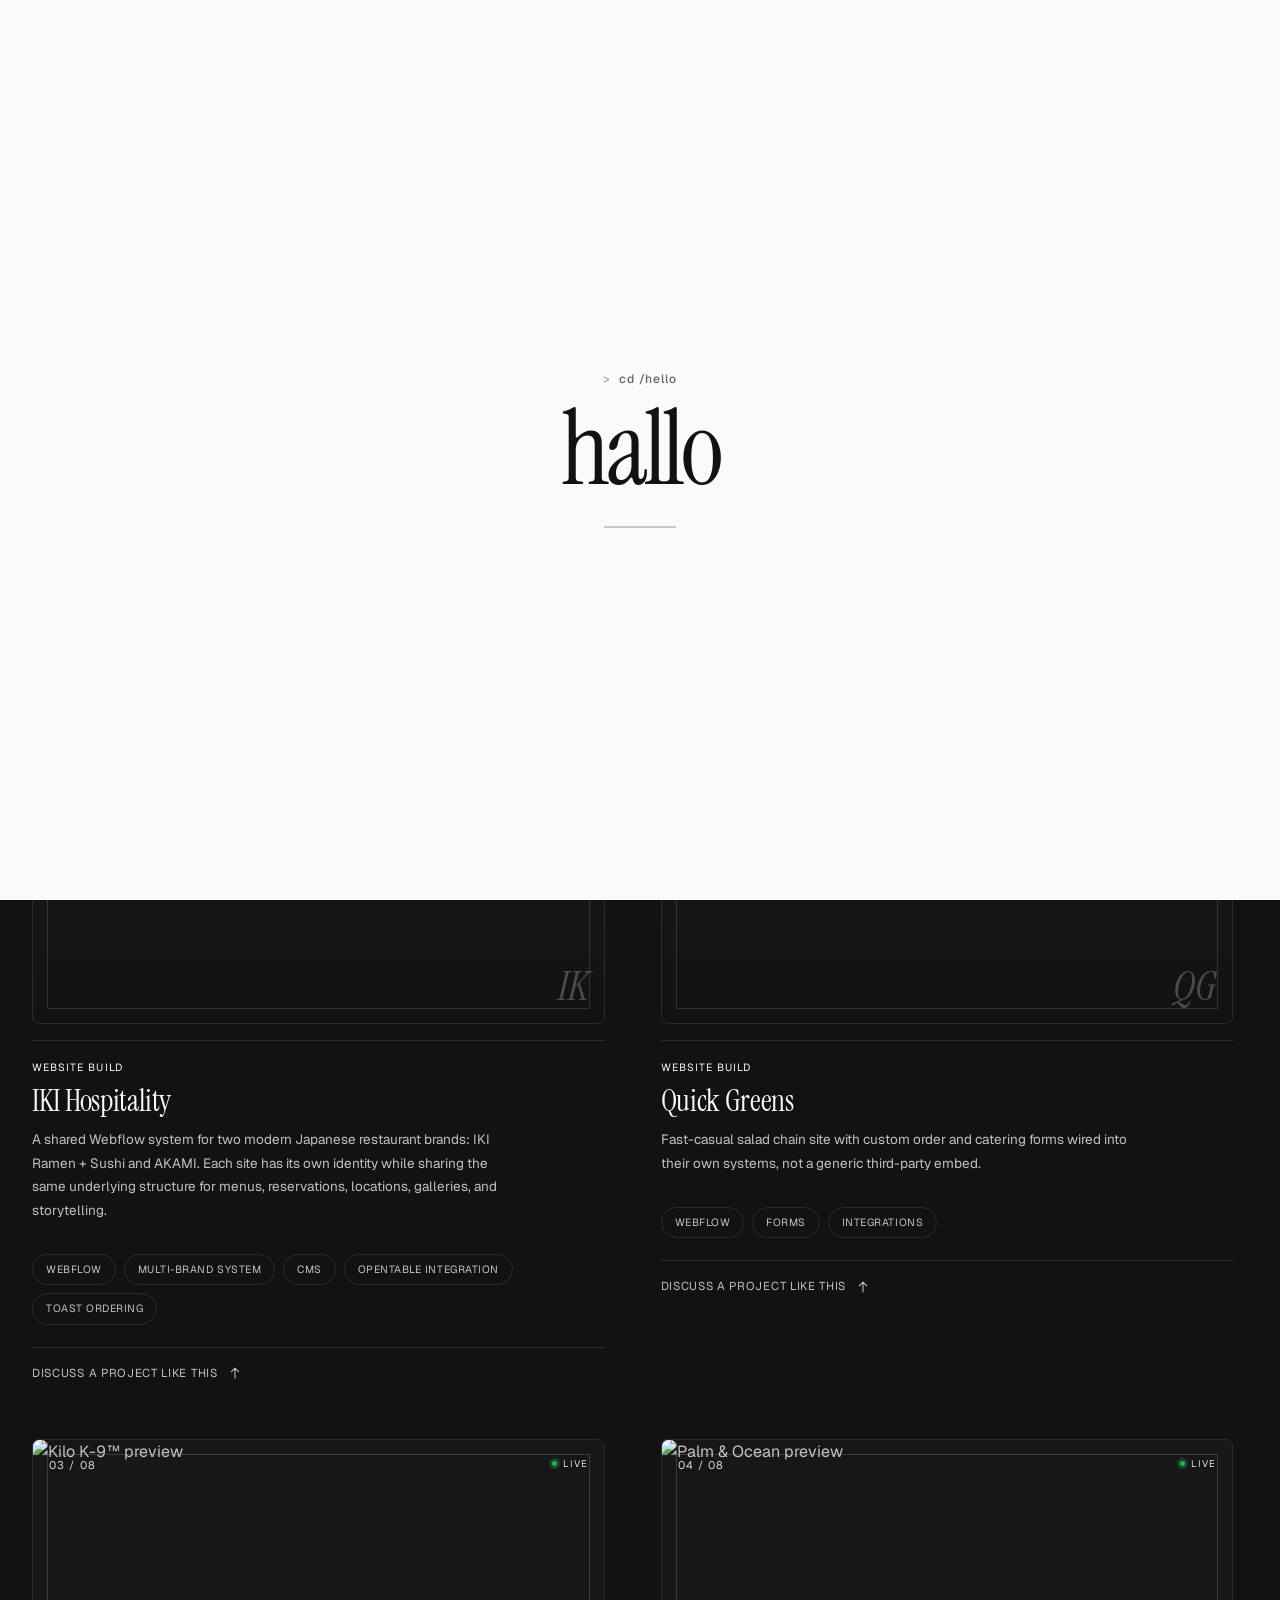
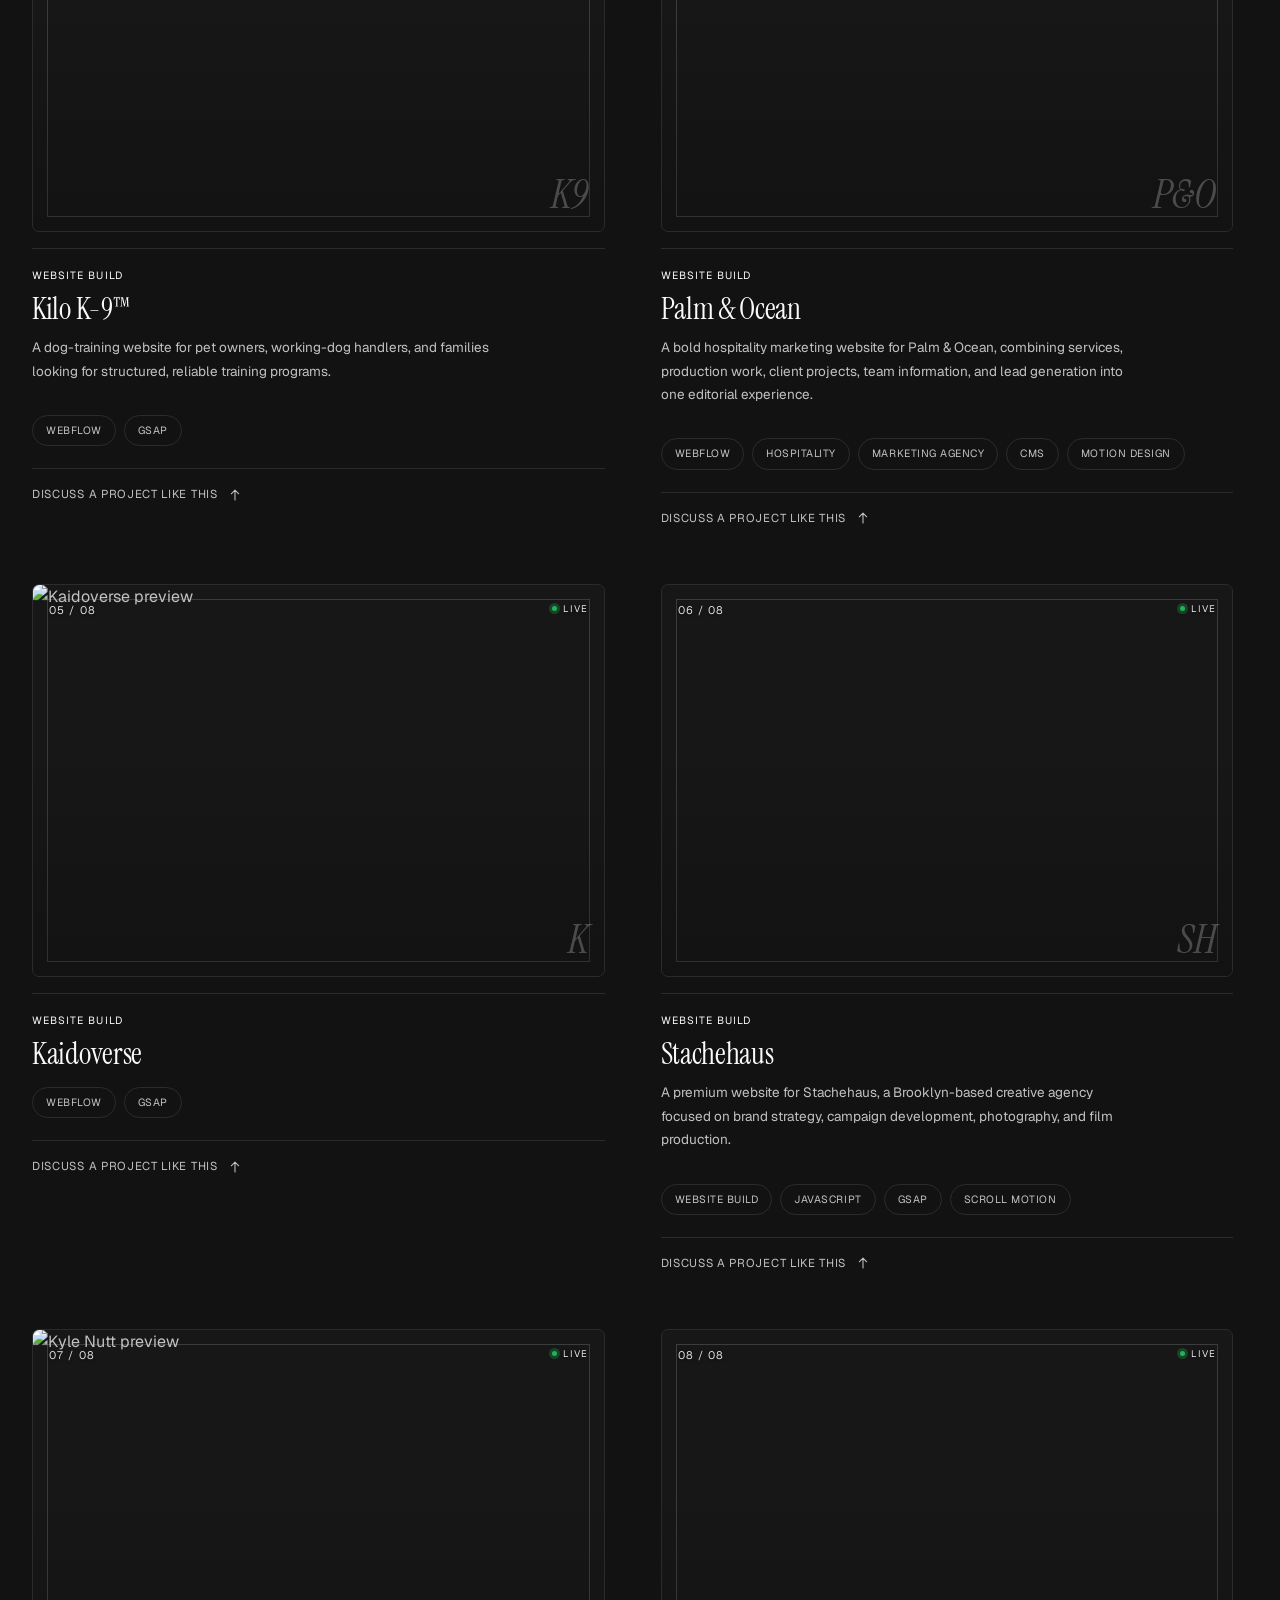
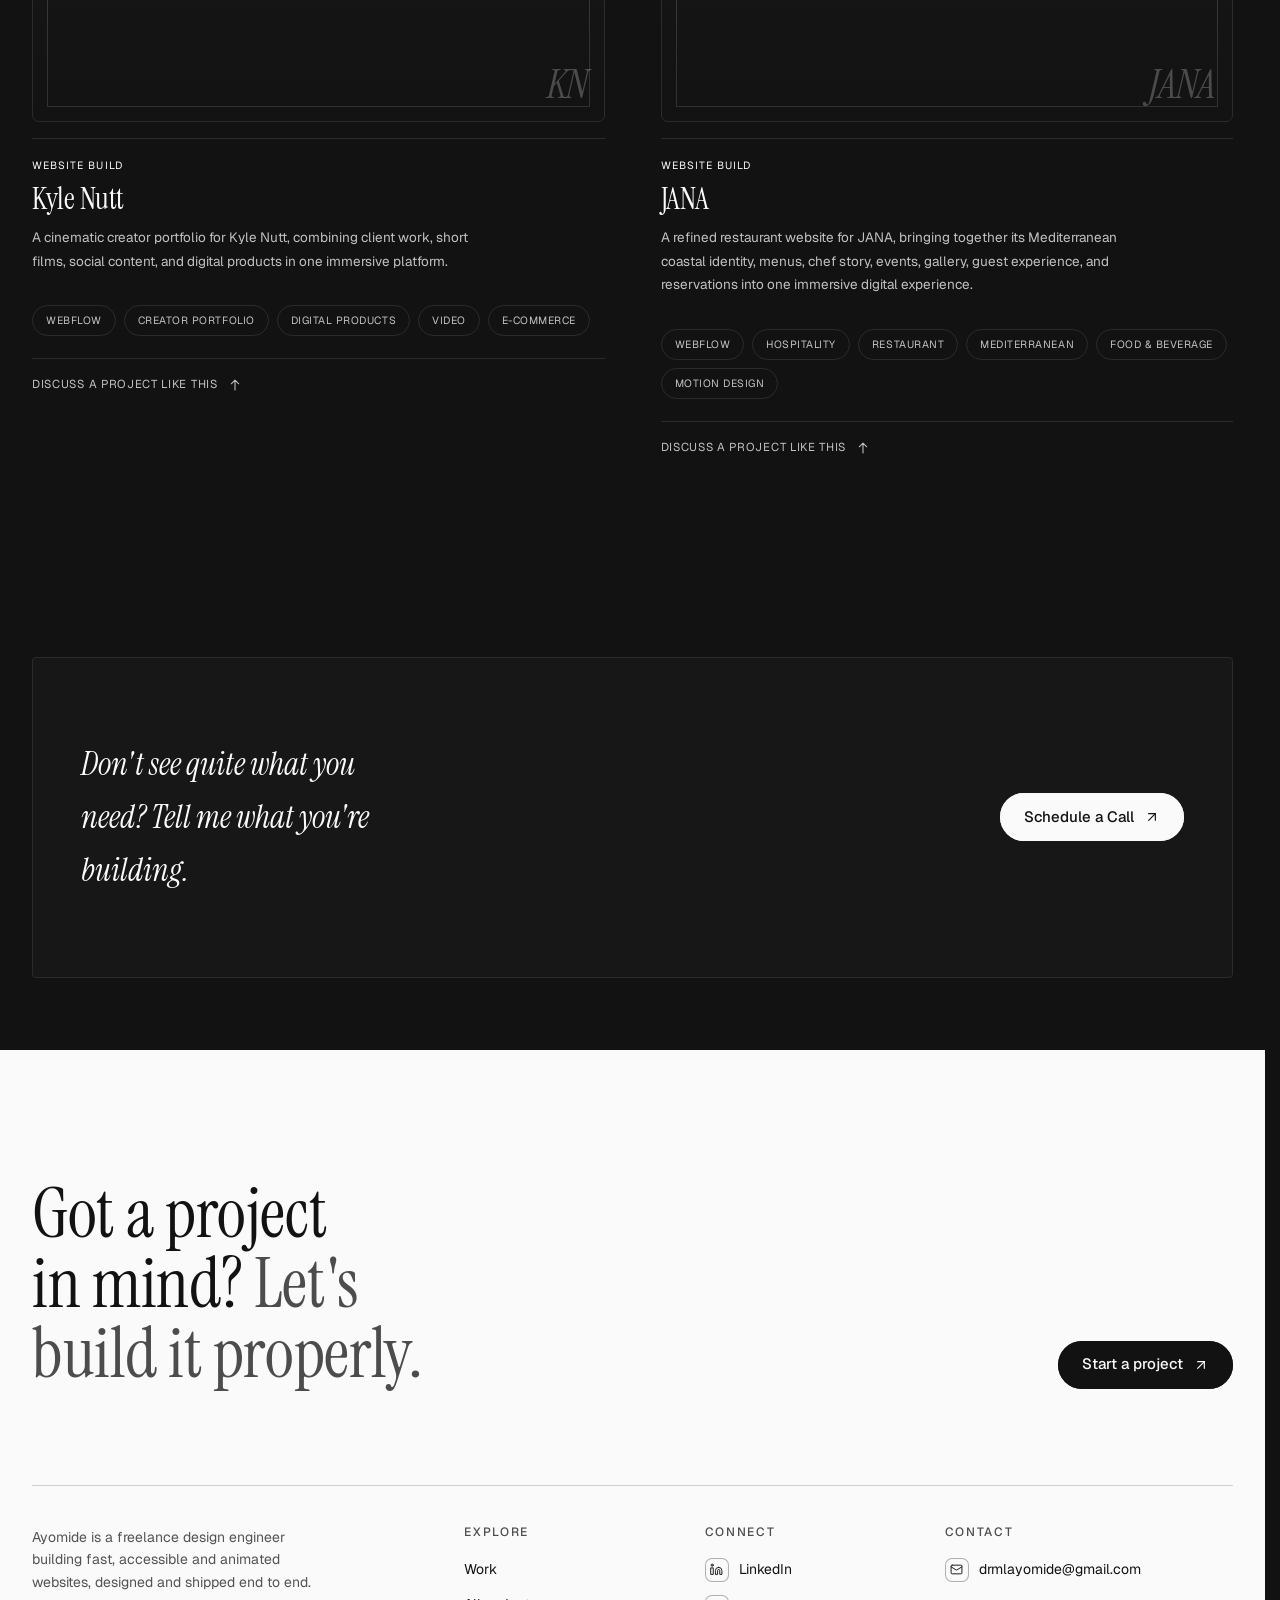
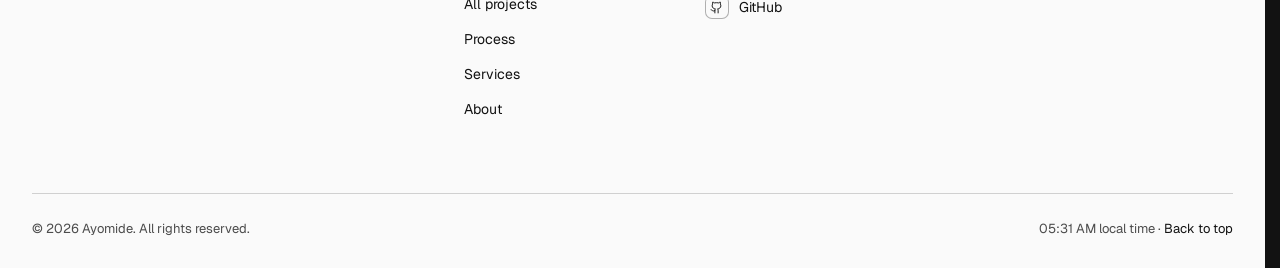
==== commit 3c0bc517: "Restore original centered preloader" ====
--- a/static-site/projects/index.html
+++ b/static-site/projects/index.html
@@ -525,7 +525,7 @@
 <link rel="stylesheet" href="/site-refinements.css">
 </head>
 <body>
-<div id="site-loader"><div class="loader-content"><span class="loader-command"><b aria-hidden="true">&gt;</b><span id="loader-line">cd /hello</span></span><span id="loader-greeting">hello</span><span class="loader-count" id="loader-count" aria-hidden="true">00</span><span class="loader-track" aria-hidden="true"><i></i></span><button class="loader-skip" id="loader-skip" type="button">Skip intro <span aria-hidden="true">↗</span></button></div></div>
+<div id="site-loader" aria-hidden="true"><div class="loader-content"><span class="loader-command"><b aria-hidden="true">&gt;</b><span id="loader-line">cd /hello</span></span><span id="loader-greeting">hello</span><span class="loader-track" aria-hidden="true"><i></i></span></div></div>
 <script>(function(){var root=document.documentElement;if(!root.classList.contains('route-enter'))return;var p=location.pathname.replace(/\/+$/,'');if(p.indexOf('/work/')===0)p='/work';var line=document.getElementById('loader-line'),greeting=document.getElementById('loader-greeting');if(line)line.textContent='cd '+(p||'/home');if(greeting)greeting.hidden=true})();</script>
 
 <svg width="0" height="0" style="position:absolute" aria-hidden="true"><defs>
@@ -1590,7 +1590,7 @@
 /* Keep menu links readable against the dark navigation sheet on hover and keyboard focus. */
 #menu .sheet .ml a:not(.btn):not(.pill):not(.totop):hover,#menu .sheet .ml a:not(.btn):not(.pill):not(.totop):focus-visible,#menu .sheet .mm:not(.btn):not(.pill):not(.totop):hover,#menu .sheet .mm:not(.btn):not(.pill):not(.totop):focus-visible{color:var(--bg)!important;opacity:1!important;text-decoration:none!important;transform:none!important;text-shadow:none!important}
 </style>
-<script>(function(){var root=document.documentElement;if(!root.classList.contains('preloading'))return;var begin=performance.now(),g=document.getElementById('loader-greeting'),count=document.getElementById('loader-count'),skip=document.getElementById('loader-skip'),words=['hello','hola','bonjour','olá','ciao','hallo','नमस्ते','こんにちは','你好','مرحبا'],n=0,finished=false;var cycle=setInterval(function(){if(n%4===0&&g){g.classList.remove('word-in');void g.offsetWidth;g.textContent=words[(n/4)%words.length];g.classList.add('word-in')}if(count)count.textContent=String(Math.min(99,Math.round((performance.now()-begin)/22))).padStart(2,'0');n++},70);function finish(){if(finished)return;finished=true;clearInterval(cycle);if(skip)skip.disabled=true;root.classList.add('loader-leave');var done=function(){root.classList.remove('preloading','loader-leave');document.dispatchEvent(new Event('aydev:intro-complete'))};if(window.__siteCurtain)window.__siteCurtain(0,-110,done);else{var l=document.getElementById('site-loader');if(l&&l.animate){var a=l.animate([{transform:'translate3d(0,0%,0)'},{transform:'translate3d(0,-110%,0)'}],{duration:960,easing:'cubic-bezier(.65,0,.35,1)',fill:'forwards'});a.onfinish=function(){a.cancel();done()}}else done()}}if(skip)skip.addEventListener('click',finish);var visible=[].slice.call(document.images).filter(function(i){var r=i.getBoundingClientRect();return r.width&&r.height&&r.top<innerHeight&&r.bottom>0});var assets=Promise.all([document.fonts&&document.fonts.ready||Promise.resolve()].concat(visible.map(function(i){if(i.complete&&i.naturalWidth)return i.decode?i.decode().catch(function(){}):Promise.resolve();return new Promise(function(ok){i.addEventListener('load',ok,{once:true});i.addEventListener('error',ok,{once:true})})})));var cap=new Promise(function(ok){setTimeout(ok,1500)});Promise.race([assets,cap]).then(function(){setTimeout(finish,Math.max(0,2200-(performance.now()-begin)))})})();</script>
+<script>(function(){var root=document.documentElement;if(!root.classList.contains('preloading'))return;var begin=performance.now(),g=document.getElementById('loader-greeting'),words=['hello','hola','bonjour','olá','ciao','hallo','नमस्ते','こんにちは','你好','مرحبا'],n=0,finished=false;var cycle=setInterval(function(){if(g)g.textContent=words[n++%words.length]},320);var visible=[].slice.call(document.images).filter(function(i){var r=i.getBoundingClientRect();return r.width&&r.height&&r.top<innerHeight&&r.bottom>0});var assets=Promise.all([document.fonts&&document.fonts.ready||Promise.resolve()].concat(visible.map(function(i){if(i.complete&&i.naturalWidth)return i.decode?i.decode().catch(function(){}):Promise.resolve();return new Promise(function(ok){i.addEventListener('load',ok,{once:true});i.addEventListener('error',ok,{once:true})})})));var cap=new Promise(function(ok){setTimeout(ok,1500)});Promise.race([assets,cap]).then(function(){setTimeout(function(){clearInterval(cycle);root.classList.add('loader-leave');var done=function(){root.classList.remove('preloading','loader-leave');document.dispatchEvent(new Event('aydev:intro-complete'))};if(window.__siteCurtain)window.__siteCurtain(0,-110,done);else{var l=document.getElementById('site-loader');if(l&&l.animate){var a=l.animate([{transform:'translate3d(0,0%,0)'},{transform:'translate3d(0,-110%,0)'}],{duration:960,easing:'cubic-bezier(.65,0,.35,1)',fill:'forwards'});a.onfinish=function(){a.cancel();done()}}else done()}},Math.max(0,2200-(performance.now()-begin)))})})();</script>
 <script src="/site-interactions.js" defer></script>
 </body>
 </html>
